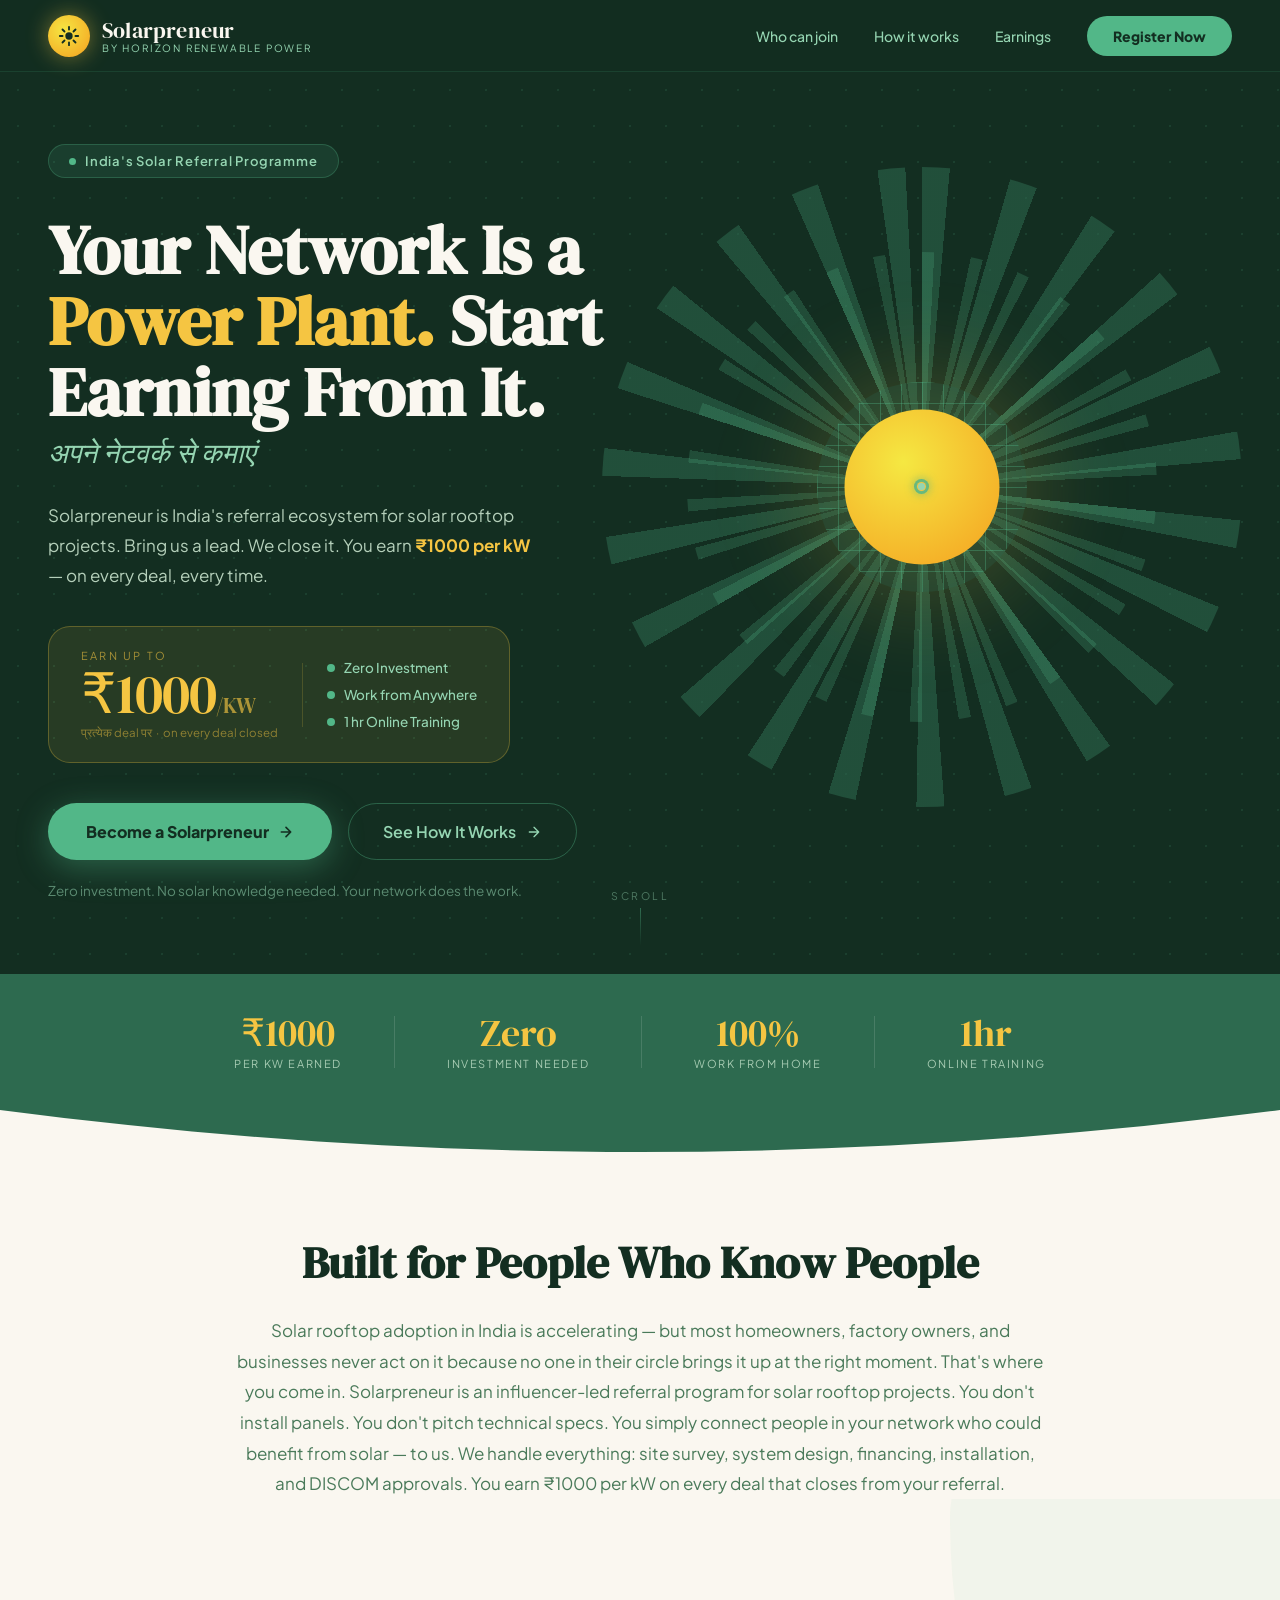
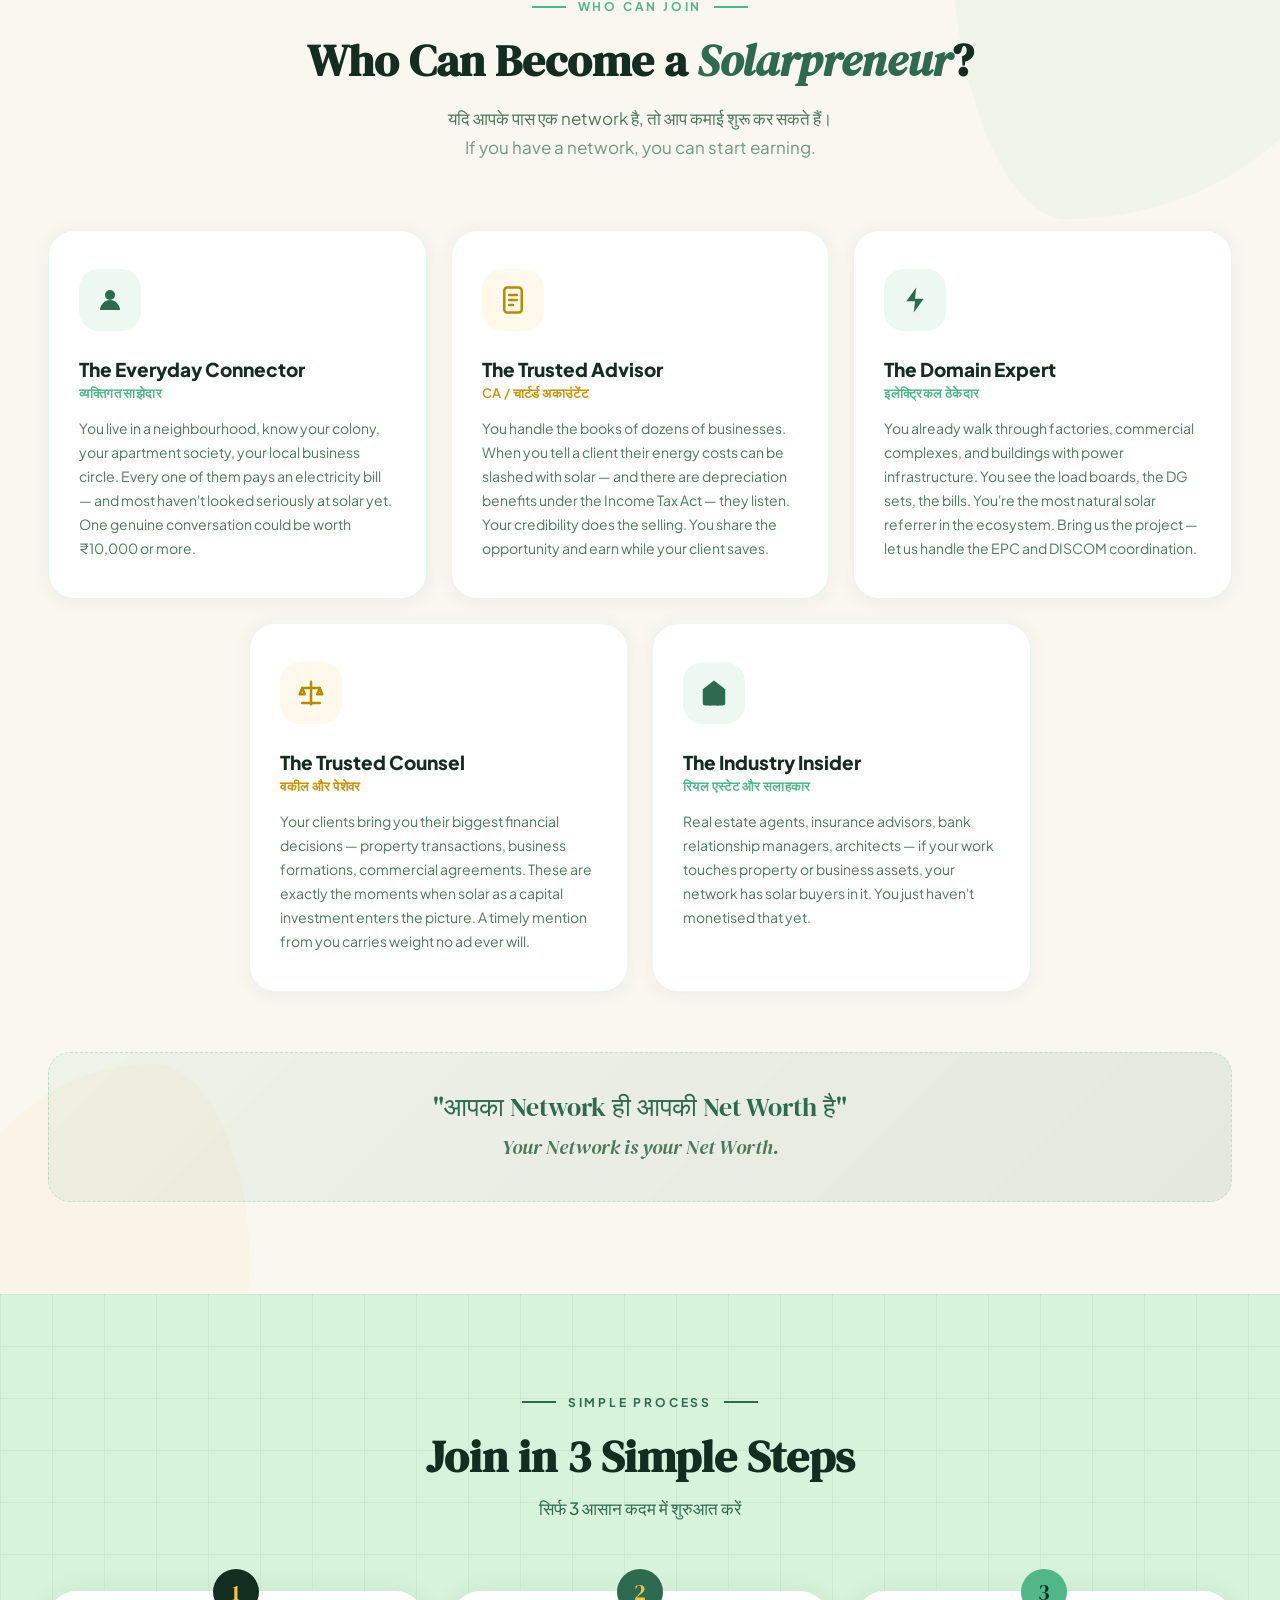
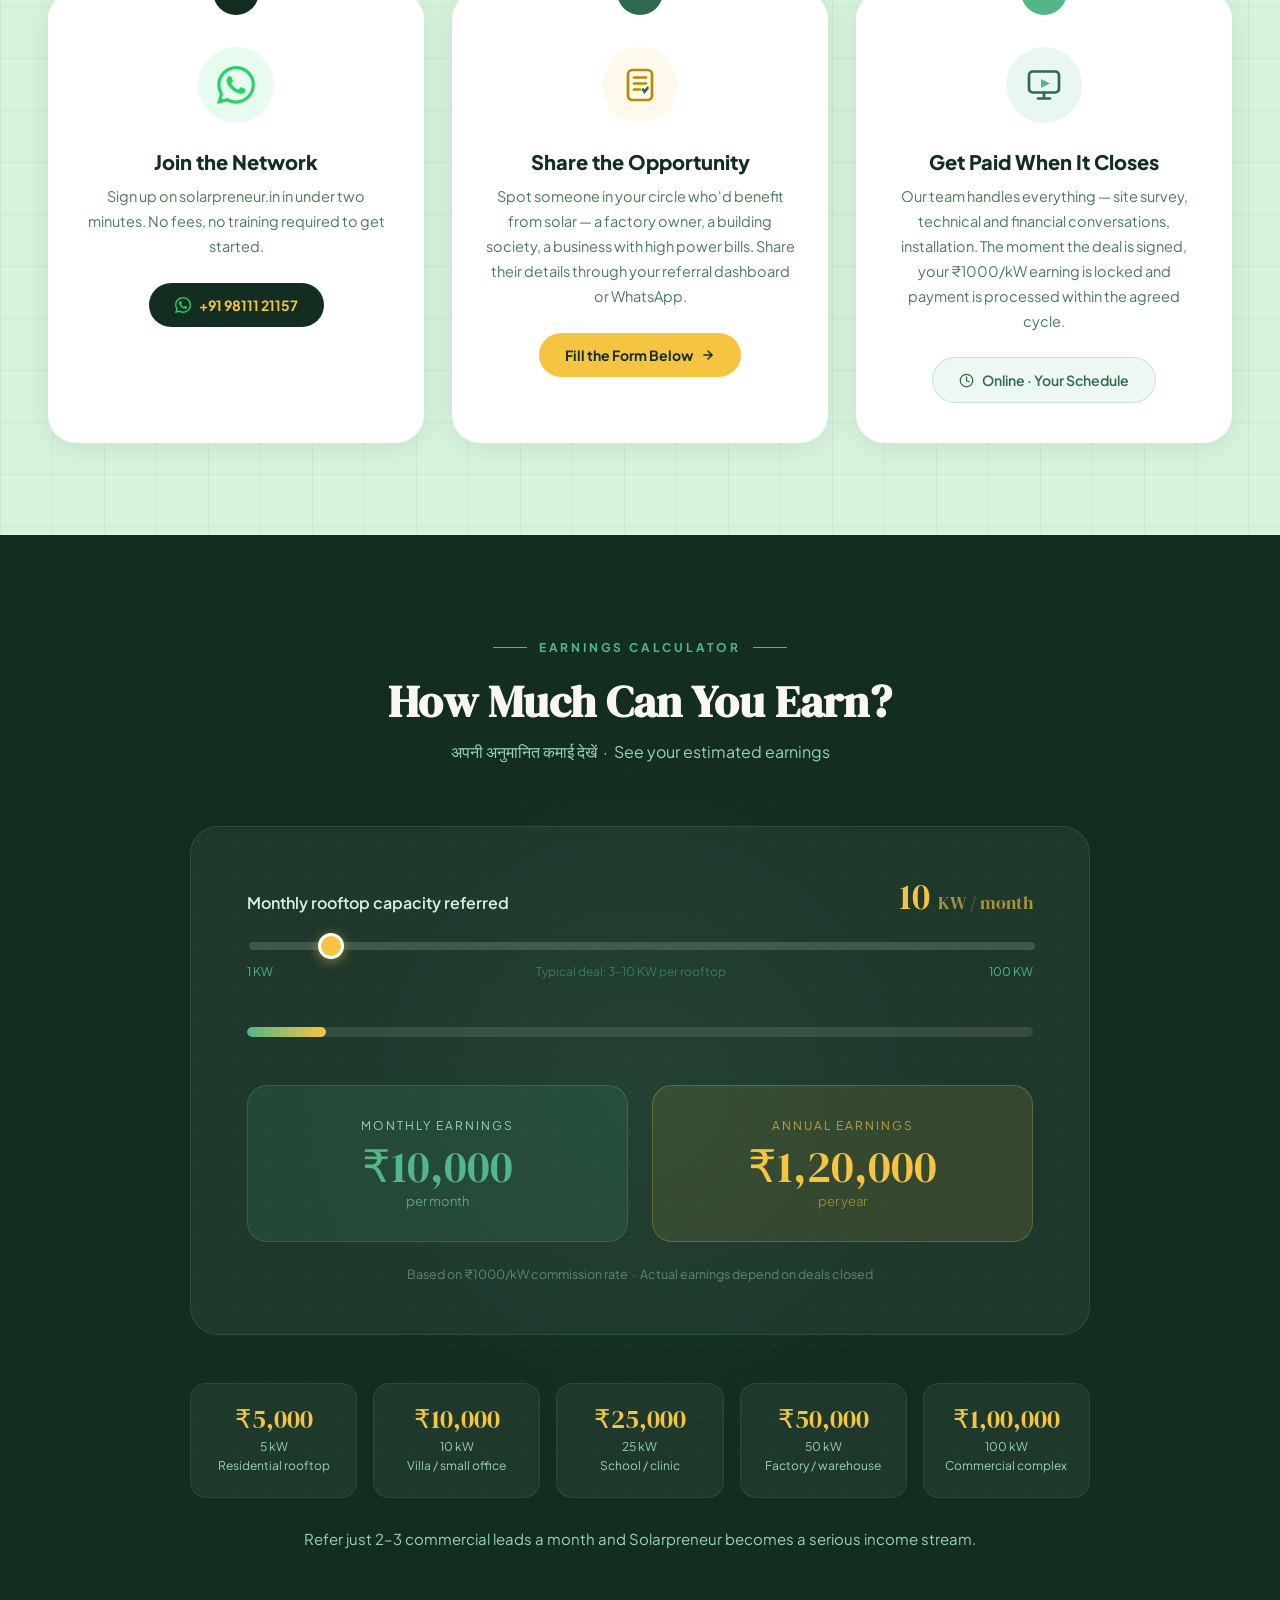
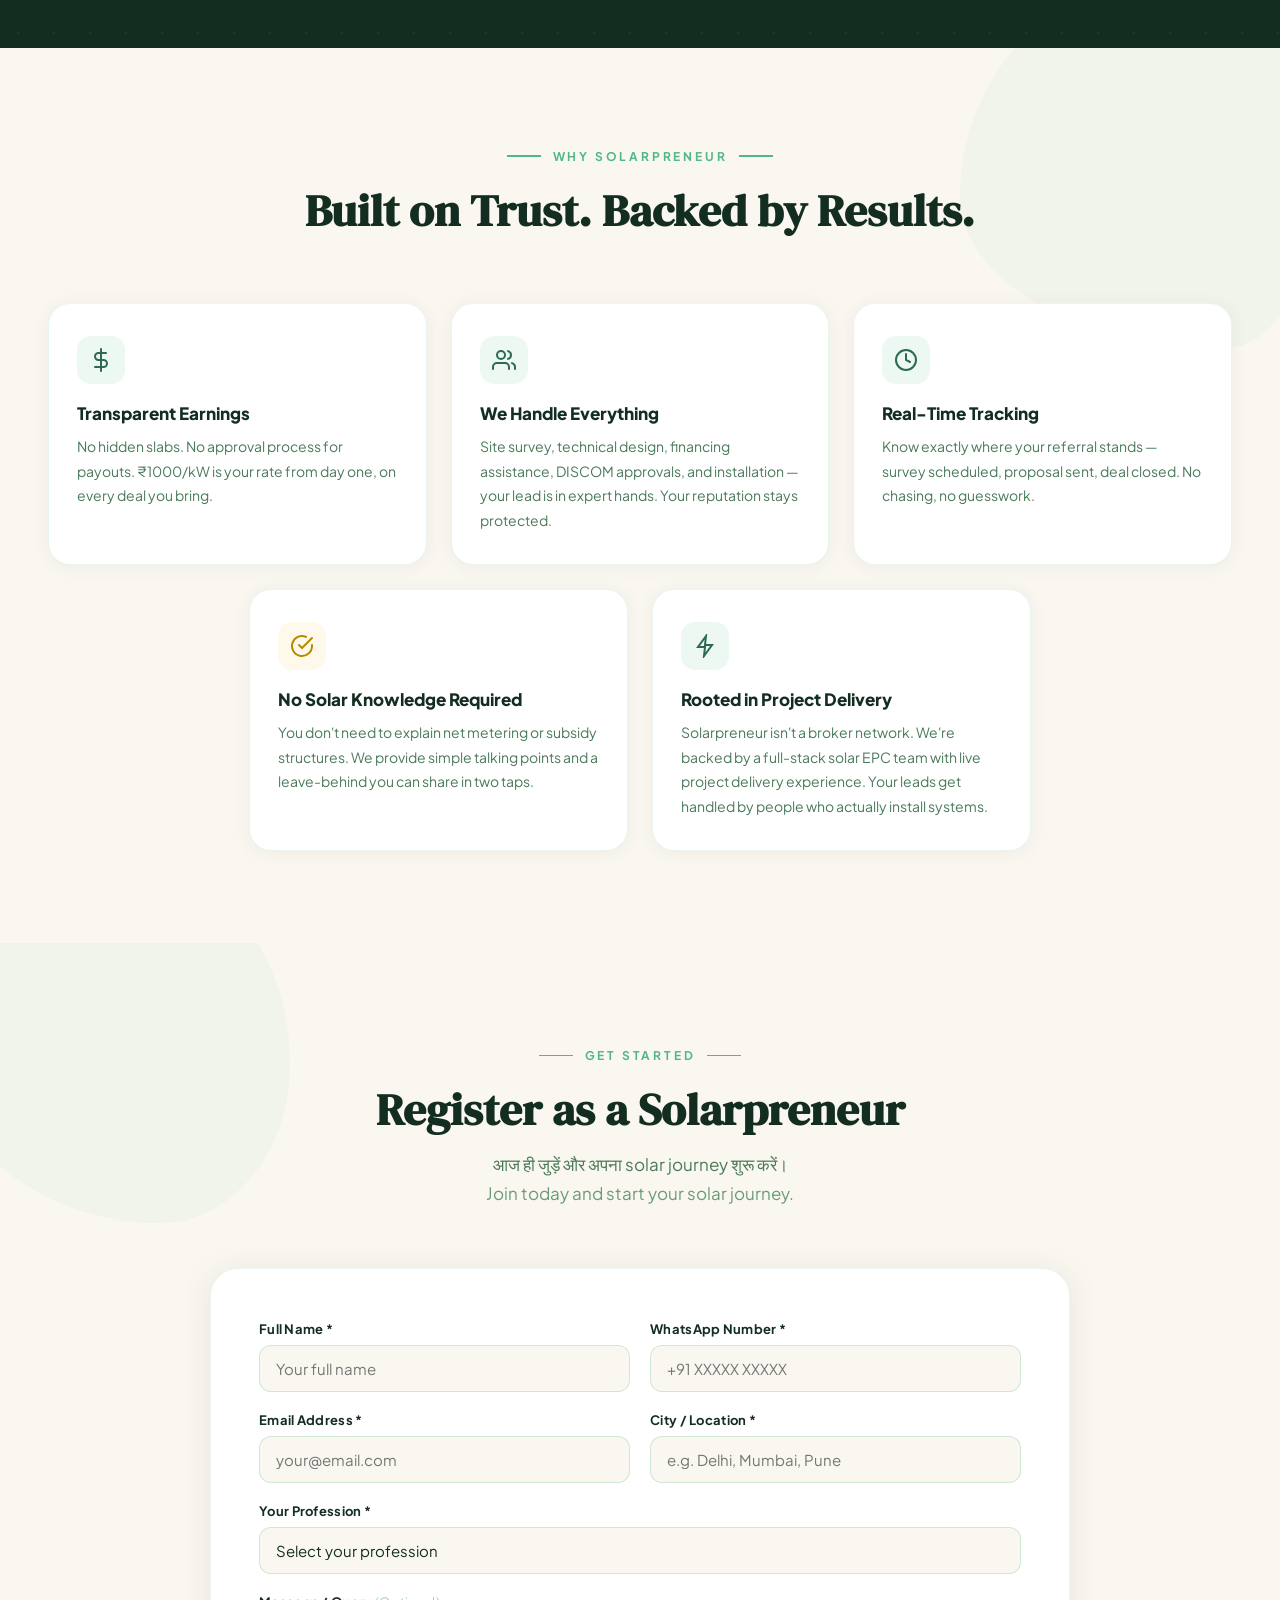
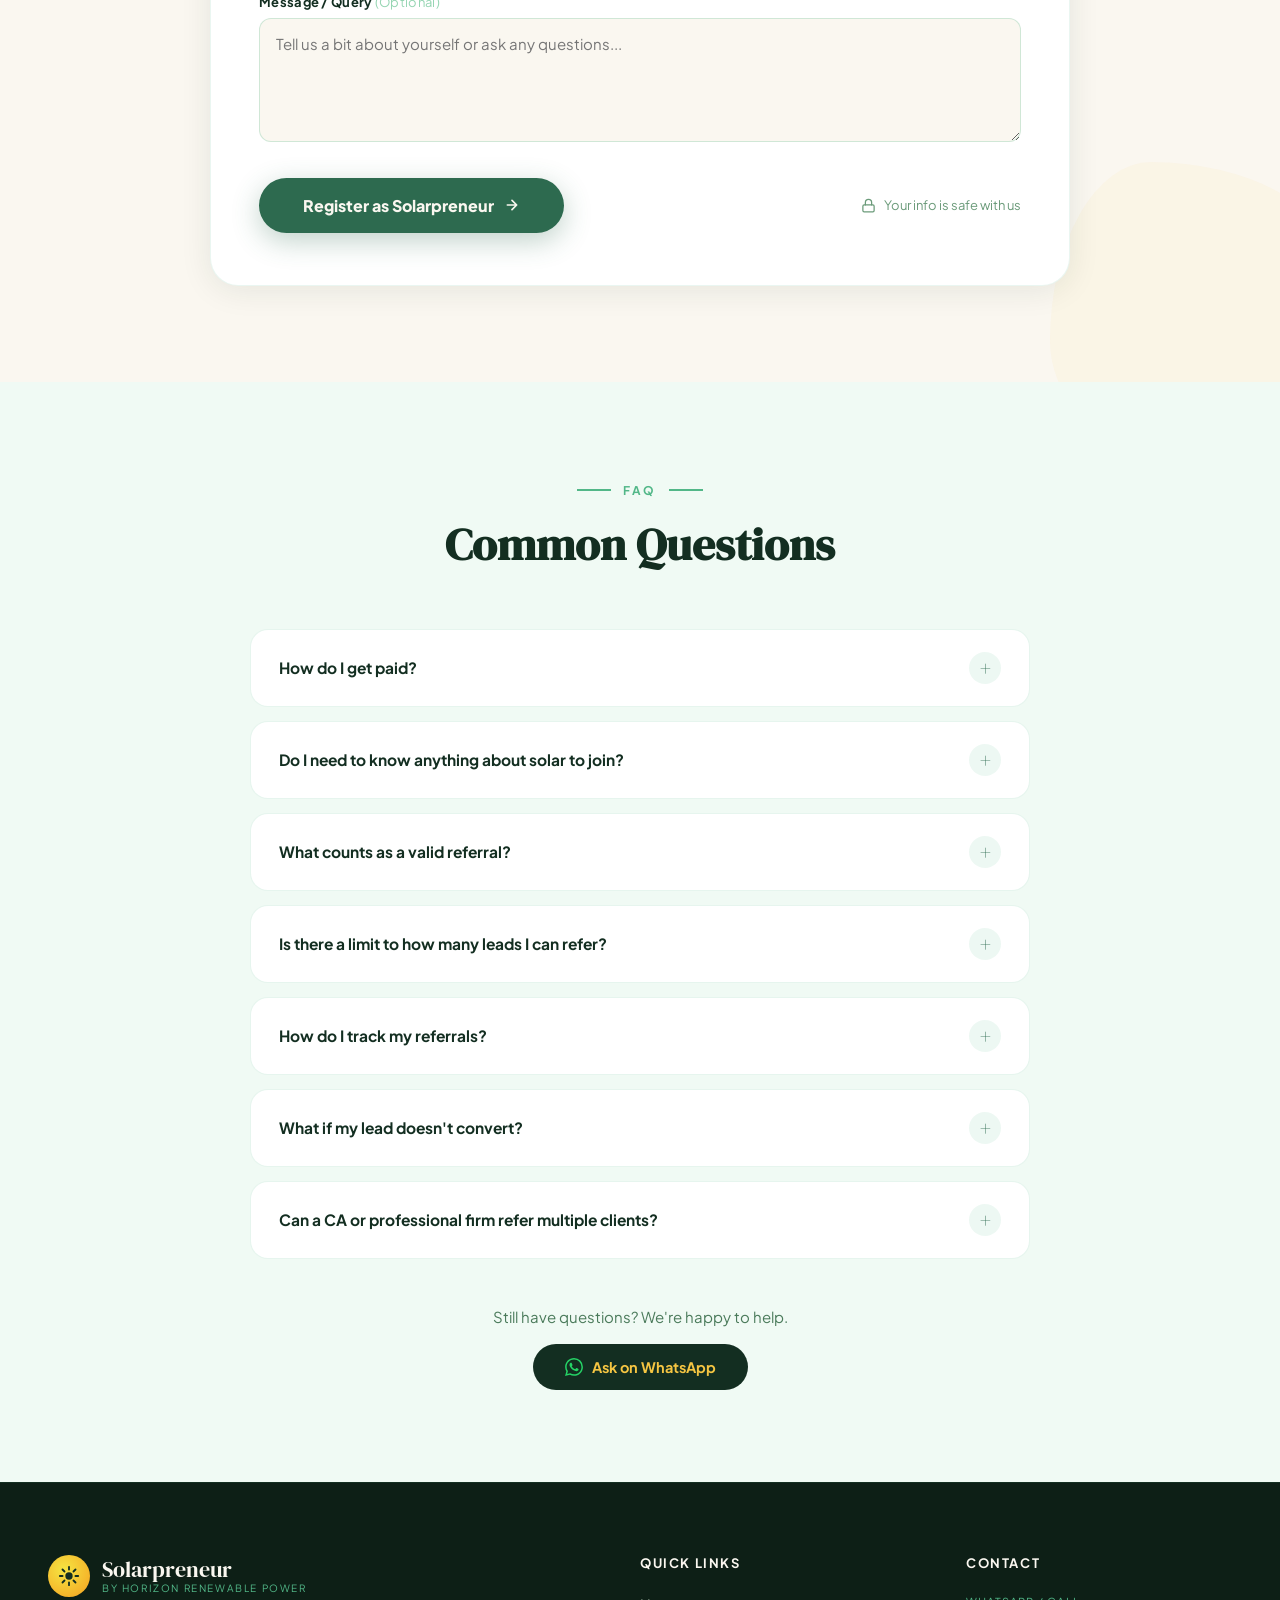
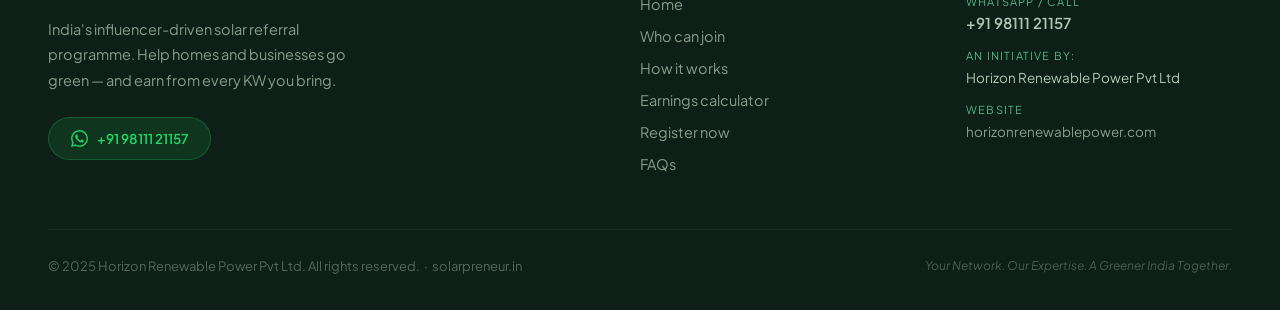
==== index.html @ e28b53cf "Add mandatory field validation with inline error messages All four fields (Name, Email, Mobile, City" ====
<!DOCTYPE html>
<html lang="en">
<head>
<meta charset="utf-8">
<meta name="viewport" content="width=device-width, initial-scale=1">
<title>Solarpreneur – Earn ₹1000/kW Referring Solar Rooftop Leads | Join Free</title>
<meta name="description" content="Turn your network into earnings. Join Solarpreneur's referral program and earn ₹1000 per kW on every solar rooftop deal you bring. Zero investment. Works for CAs, contractors, lawyers, and individuals across India.">
<meta name="keywords" content="solar referral program India, earn from solar leads, solar partner program, solarpreneur, solar affiliate India, refer and earn solar rooftop, solar business partner, passive income solar energy">
<meta name="robots" content="index, follow">
<link rel="canonical" href="https://www.solarpreneur.in">

<!-- Open Graph -->
<meta property="og:title" content="Solarpreneur – Earn ₹1000/kW Referring Solar Rooftop Leads">
<meta property="og:description" content="Turn your network into earnings. Join free, refer solar leads, earn ₹1000/kW on every closed deal.">
<meta property="og:url" content="https://www.solarpreneur.in">
<meta property="og:type" content="website">
<meta property="og:image" content="https://www.solarpreneur.in/og-image.jpg">

<!-- Twitter Card -->
<meta name="twitter:card" content="summary_large_image">
<meta name="twitter:title" content="Solarpreneur – Earn ₹1000/kW on Solar Referrals">
<meta name="twitter:description" content="Zero investment. Refer solar leads. Earn ₹1000/kW on every closed deal. Join free.">

<!-- Schema: Organization -->
<script type="application/ld+json">
{
  "@context": "https://schema.org",
  "@type": "Organization",
  "name": "Solarpreneur",
  "url": "https://www.solarpreneur.in",
  "description": "India's referral ecosystem for solar rooftop projects. Earn ₹1000/kW on every deal you bring.",
  "sameAs": []
}
</script>

<!-- Schema: Service -->
<script type="application/ld+json">
{
  "@context": "https://schema.org",
  "@type": "Service",
  "name": "Solarpreneur Referral Program",
  "provider": { "@type": "Organization", "name": "Solarpreneur" },
  "description": "Earn ₹1000 per kW by referring solar rooftop leads to Solarpreneur. Zero investment required.",
  "areaServed": "IN",
  "serviceType": "Solar Referral Program"
}
</script>

<!-- Schema: FAQPage -->
<script type="application/ld+json">
{
  "@context": "https://schema.org",
  "@type": "FAQPage",
  "mainEntity": [
    {
      "@type": "Question",
      "name": "How do I get paid as a Solarpreneur?",
      "acceptedAnswer": { "@type": "Answer", "text": "Earnings are calculated at ₹1000 per kW of the sanctioned system capacity in the signed project agreement. Payment is processed directly to your registered bank account after deal execution." }
    },
    {
      "@type": "Question",
      "name": "Do I need solar knowledge to join?",
      "acceptedAnswer": { "@type": "Answer", "text": "No. We provide simple talking points and WhatsApp-ready message templates. Your job is to identify the lead and introduce them to us. We handle every technical conversation." }
    },
    {
      "@type": "Question",
      "name": "Is there a limit on how many leads I can refer?",
      "acceptedAnswer": { "@type": "Answer", "text": "None. There is no cap on referrals or earnings. The more deals you bring, the more you earn." }
    },
    {
      "@type": "Question",
      "name": "Who can become a Solarpreneur?",
      "acceptedAnswer": { "@type": "Answer", "text": "Anyone — individuals, Chartered Accountants, electrical contractors, lawyers, real estate agents, insurance advisors, or any professional whose work puts them in front of property or business owners." }
    },
    {
      "@type": "Question",
      "name": "What counts as a valid referral?",
      "acceptedAnswer": { "@type": "Answer", "text": "Any residential, commercial, or industrial property owner in India who is genuinely interested in a rooftop solar installation and has not already been approached by our team." }
    }
  ]
}
</script>

<link href="https://fonts.googleapis.com/css2?family=DM+Serif+Display:ital@0;1&family=Plus+Jakarta+Sans:wght@400;500;600;700;800&display=swap" rel="stylesheet">
<link rel="stylesheet" href="styles.css">
</head>
<body>

<!-- ═══ NAV ═══ -->
<nav style="position:fixed; top:0; left:0; right:0; z-index:200; background:rgba(19,46,33,.97); backdrop-filter:blur(14px); -webkit-backdrop-filter:blur(14px); height:72px; display:flex; align-items:center; justify-content:space-between; padding:0 48px; border-bottom:1px solid rgba(82,183,136,.14)">
  <a href="#hero" style="text-decoration:none; display:flex; align-items:center; gap:12px">
    <div style="width:42px; height:42px; border-radius:50%; background:radial-gradient(circle at 38% 35%, #F5E542, #F5A020); display:flex; align-items:center; justify-content:center; box-shadow:0 0 22px rgba(245,197,66,.45); flex-shrink:0">
      <svg width="22" height="22" viewBox="0 0 24 24" fill="none" stroke="#132E21" stroke-width="2" stroke-linecap="round">
        <circle cx="12" cy="12" r="4" fill="#132E21" stroke="none"/>
        <line x1="12" y1="2"   x2="12" y2="5"/><line x1="12" y1="19"  x2="12" y2="22"/>
        <line x1="2"  y1="12"  x2="5"  y2="12"/><line x1="19" y1="12"  x2="22" y2="12"/>
        <line x1="4.9"  y1="4.9"  x2="7.1"  y2="7.1"/><line x1="16.9" y1="16.9" x2="19.1" y2="19.1"/>
        <line x1="4.9"  y1="19.1" x2="7.1"  y2="16.9"/><line x1="16.9" y1="7.1"  x2="19.1" y2="4.9"/>
      </svg>
    </div>
    <div>
      <div style="font-family:'DM Serif Display',serif; color:#FAF7F0; font-size:22px; line-height:1.15; letter-spacing:.2px">Solarpreneur</div>
      <div style="font-size:10px; color:#95D5B2; letter-spacing:1.8px; text-transform:uppercase; line-height:1">by Horizon Renewable Power</div>
    </div>
  </a>
  <div style="display:flex; align-items:center; gap:36px">
    <a href="#who"        class="nav-link" style="color:#95D5B2; text-decoration:none; font-size:14px; font-weight:500; transition:color .2s">Who can join</a>
    <a href="#how"        class="nav-link" style="color:#95D5B2; text-decoration:none; font-size:14px; font-weight:500; transition:color .2s">How it works</a>
    <a href="#calculator" class="nav-link" style="color:#95D5B2; text-decoration:none; font-size:14px; font-weight:500; transition:color .2s">Earnings</a>
    <a href="#register"   class="nav-cta"  style="background:#52B788; color:#132E21; padding:11px 26px; border-radius:100px; font-weight:800; font-size:14px; text-decoration:none; transition:background .2s">Register Now</a>
  </div>
</nav>

<!-- ═══ HERO ═══ -->
<section id="hero" style="min-height:100vh; background:#132E21; position:relative; overflow:hidden; display:flex; align-items:center; padding-top:72px">
  <!-- Dot-grid texture -->
  <div style="position:absolute; inset:0; background-image:radial-gradient(rgba(82,183,136,.13) 1.5px, transparent 1.5px); background-size:36px 36px; pointer-events:none"></div>

  <!-- Abstract sun art — right side -->
  <div style="position:absolute; right:3%; top:50%; transform:translateY(-50%); pointer-events:none; user-select:none">
    <div style="position:absolute; width:640px; height:640px; top:50%; left:50%; transform:translate(-50%,-50%); border-radius:50%; background:repeating-conic-gradient(rgba(45,106,79,.55) 0deg 5deg, transparent 5deg 16deg); animation:spin-slow 75s linear infinite"></div>
    <div style="position:absolute; width:470px; height:470px; top:50%; left:50%; transform:translate(-50%,-50%); border-radius:50%; background:repeating-conic-gradient(rgba(82,183,136,.22) 0deg 3deg, transparent 3deg 12deg); animation:spin-rev 48s linear infinite"></div>
    <div style="position:absolute; width:340px; height:340px; top:50%; left:50%; transform:translate(-50%,-50%); border-radius:50%; background:radial-gradient(circle, rgba(245,197,66,.28) 0%, transparent 70%); filter:blur(32px)"></div>
    <div style="position:absolute; width:210px; height:210px; top:50%; left:50%; transform:translate(-50%,-50%); border-radius:50%; overflow:hidden; background:rgba(45,106,79,.25); background-image:linear-gradient(rgba(82,183,136,.35) 1px, transparent 1px), linear-gradient(90deg, rgba(82,183,136,.35) 1px, transparent 1px); background-size:21px 21px"></div>
    <div style="position:absolute; width:155px; height:155px; top:50%; left:50%; transform:translate(-50%,-50%); border-radius:50%; background:radial-gradient(circle at 38% 34%, #F5E842, #F5A020); animation:pulse-sun 4s ease-in-out infinite"></div>
    <div style="position:absolute; top:50%; left:50%; width:0; height:0">
      <div style="position:absolute; width:15px; height:15px; border-radius:50%; background:#52B788; top:-7.5px; left:-7.5px; animation:orbit1 9s linear infinite; box-shadow:0 0 10px rgba(82,183,136,.7)"></div>
      <div style="position:absolute; width:9px;  height:9px;  border-radius:50%; background:#F5C542; top:-4.5px; left:-4.5px; animation:orbit2 15s linear infinite; box-shadow:0 0 8px rgba(245,197,66,.7)"></div>
      <div style="position:absolute; width:7px;  height:7px;  border-radius:50%; background:#95D5B2; top:-3.5px; left:-3.5px; animation:orbit3 7s linear infinite"></div>
    </div>
    <div style="width:640px; height:640px"></div>
  </div>

  <!-- Hero text content -->
  <div style="width:100%; max-width:1300px; margin:0 auto; padding:72px 48px; position:relative; z-index:10">
    <div style="max-width:610px">
      <!-- Pill tag -->
      <div style="display:inline-flex; align-items:center; gap:9px; background:rgba(82,183,136,.12); border:1px solid rgba(82,183,136,.28); border-radius:100px; padding:8px 20px; margin-bottom:36px">
        <div style="width:7px; height:7px; border-radius:50%; background:#52B788; animation:dotPulse 2s ease-in-out infinite"></div>
        <span style="color:#95D5B2; font-size:13px; font-weight:600; letter-spacing:.8px">India's Solar Referral Programme</span>
      </div>

      <!-- Headline -->
      <h1 style="font-family:'DM Serif Display',serif; color:#FAF7F0; font-size:clamp(50px,5.4vw,88px); line-height:1.03; margin:0 0 6px">
        Your Network Is a <span style="color:#F5C542">Power Plant.</span> Start Earning From It.
      </h1>

      <!-- Hindi subtitle -->
      <div style="font-family:'DM Serif Display',serif; font-style:italic; color:#95D5B2; font-size:clamp(18px,2.2vw,28px); margin-bottom:28px">
        अपने नेटवर्क से कमाएं
      </div>

      <!-- Body copy -->
      <p style="color:rgba(216,243,220,.82); font-size:17px; line-height:1.78; margin:0 0 36px; max-width:490px">
        Solarpreneur is India's referral ecosystem for solar rooftop projects. Bring us a lead. We close it. You earn <strong style="color:#F5C542">₹1000 per kW</strong> — on every deal, every time.
      </p>

      <!-- Earnings highlight card -->
      <div style="display:inline-flex; align-items:center; gap:24px; background:rgba(245,197,66,.09); border:1px solid rgba(245,197,66,.28); border-radius:22px; padding:22px 32px; margin-bottom:40px">
        <div>
          <div style="font-size:11px; color:rgba(245,197,66,.6); text-transform:uppercase; letter-spacing:2.2px; margin-bottom:4px">Earn up to</div>
          <div style="font-family:'DM Serif Display',serif; font-size:56px; color:#F5C542; line-height:1; letter-spacing:-1px">₹1000<span style="font-size:22px; color:rgba(245,197,66,.65)">/KW</span></div>
          <div style="font-size:11.5px; color:rgba(245,197,66,.5); margin-top:3px">प्रत्येक deal पर &nbsp;·&nbsp; on every deal closed</div>
        </div>
        <div style="width:1px; height:64px; background:rgba(245,197,66,.18); flex-shrink:0"></div>
        <div style="display:flex; flex-direction:column; gap:10px">
          <div style="display:flex; align-items:center; gap:9px"><div style="width:8px; height:8px; border-radius:50%; background:#52B788; flex-shrink:0"></div><span style="color:#95D5B2; font-size:13.5px; font-weight:500">Zero Investment</span></div>
          <div style="display:flex; align-items:center; gap:9px"><div style="width:8px; height:8px; border-radius:50%; background:#52B788; flex-shrink:0"></div><span style="color:#95D5B2; font-size:13.5px; font-weight:500">Work from Anywhere</span></div>
          <div style="display:flex; align-items:center; gap:9px"><div style="width:8px; height:8px; border-radius:50%; background:#52B788; flex-shrink:0"></div><span style="color:#95D5B2; font-size:13.5px; font-weight:500">1 hr Online Training</span></div>
        </div>
      </div>

      <!-- CTAs -->
      <div style="display:flex; gap:16px; flex-wrap:wrap">
        <a href="#register" class="hero-cta-primary" style="background:#52B788; color:#132E21; padding:17px 38px; border-radius:100px; font-weight:800; font-size:16px; text-decoration:none; box-shadow:0 8px 32px rgba(82,183,136,.38); display:inline-flex; align-items:center; gap:9px; transition:all .2s">
          Become a Solarpreneur
          <svg width="16" height="16" viewBox="0 0 24 24" fill="none" stroke="currentColor" stroke-width="2.5" stroke-linecap="round" stroke-linejoin="round"><path d="M5 12h14M12 5l7 7-7 7"/></svg>
        </a>
        <a href="#how" class="hero-cta-wa" style="border:1.5px solid rgba(82,183,136,.38); color:#95D5B2; padding:17px 34px; border-radius:100px; font-weight:600; font-size:16px; text-decoration:none; display:inline-flex; align-items:center; gap:10px; transition:all .2s">
          See How It Works
          <svg width="16" height="16" viewBox="0 0 24 24" fill="none" stroke="currentColor" stroke-width="2" stroke-linecap="round" stroke-linejoin="round"><path d="M5 12h14M12 5l7 7-7 7"/></svg>
        </a>
      </div>
      <p style="color:rgba(149,213,178,.55); font-size:13.5px; margin:20px 0 0; line-height:1.6">Zero investment. No solar knowledge needed. Your network does the work.</p>
    </div>
  </div>

  <!-- Scroll cue -->
  <div style="position:absolute; bottom:28px; left:50%; transform:translateX(-50%); display:flex; flex-direction:column; align-items:center; gap:6px; opacity:.45">
    <span style="color:#95D5B2; font-size:10.5px; letter-spacing:2.5px; text-transform:uppercase">Scroll</span>
    <div style="width:1px; height:38px; background:linear-gradient(to bottom, #52B788, transparent)"></div>
  </div>
</section>

<!-- ═══ BENEFITS STRIP ═══ -->
<div style="background:#2D6A4F; padding:32px 48px">
  <div style="max-width:1300px; margin:0 auto; display:flex; align-items:center; justify-content:center; flex-wrap:wrap; gap:0">
    <div style="text-align:center; padding:8px 52px">
      <div style="font-family:'DM Serif Display',serif; font-size:38px; color:#F5C542; line-height:1; margin-bottom:5px">₹1000</div>
      <div style="font-size:11px; color:rgba(216,243,220,.7); text-transform:uppercase; letter-spacing:1.6px">Per KW earned</div>
    </div>
    <div style="width:1px; height:52px; background:rgba(255,255,255,.13)"></div>
    <div style="text-align:center; padding:8px 52px">
      <div style="font-family:'DM Serif Display',serif; font-size:38px; color:#F5C542; line-height:1; margin-bottom:5px">Zero</div>
      <div style="font-size:11px; color:rgba(216,243,220,.7); text-transform:uppercase; letter-spacing:1.6px">Investment needed</div>
    </div>
    <div style="width:1px; height:52px; background:rgba(255,255,255,.13)"></div>
    <div style="text-align:center; padding:8px 52px">
      <div style="font-family:'DM Serif Display',serif; font-size:38px; color:#F5C542; line-height:1; margin-bottom:5px">100%</div>
      <div style="font-size:11px; color:rgba(216,243,220,.7); text-transform:uppercase; letter-spacing:1.6px">Work from home</div>
    </div>
    <div style="width:1px; height:52px; background:rgba(255,255,255,.13)"></div>
    <div style="text-align:center; padding:8px 52px">
      <div style="font-family:'DM Serif Display',serif; font-size:38px; color:#F5C542; line-height:1; margin-bottom:5px">1hr</div>
      <div style="font-size:11px; color:rgba(216,243,220,.7); text-transform:uppercase; letter-spacing:1.6px">Online training</div>
    </div>
  </div>
</div>

<!-- Wave: dark green → cream -->
<div style="background:#2D6A4F; line-height:0">
  <svg viewBox="0 0 1440 56" style="width:100%; display:block; height:56px" preserveAspectRatio="none">
    <path d="M0,0 C480,56 960,56 1440,0 L1440,56 L0,56 Z" fill="#FAF7F0"/>
  </svg>
</div>

<!-- ═══ ABOUT ═══ -->
<section style="background:#FAF7F0; padding:72px 48px 0">
  <div style="max-width:1300px; margin:0 auto">
    <div style="max-width:820px; margin:0 auto; text-align:center">
      <h2 style="font-family:'DM Serif Display',serif; font-size:clamp(34px,3.5vw,52px); color:#132E21; margin:0 0 28px; line-height:1.1">Built for People Who Know People</h2>
      <p style="color:#4A7A5A; font-size:17px; line-height:1.8; margin:0">Solar rooftop adoption in India is accelerating — but most homeowners, factory owners, and businesses never act on it because no one in their circle brings it up at the right moment. That's where you come in. Solarpreneur is an influencer-led referral program for solar rooftop projects. You don't install panels. You don't pitch technical specs. You simply connect people in your network who could benefit from solar — to us. We handle everything: site survey, system design, financing, installation, and DISCOM approvals. You earn ₹1000 per kW on every deal that closes from your referral.</p>
    </div>
  </div>
</section>

<!-- ═══ WHO CAN JOIN ═══ -->
<section id="who" style="background:#FAF7F0; padding:92px 48px; position:relative; overflow:hidden">
  <div style="position:absolute; width:420px; height:420px; top:-100px; right:-90px; border-radius:34% 66% 72% 28% / 28% 34% 66% 72%; background:rgba(82,183,136,.05); pointer-events:none"></div>
  <div style="position:absolute; width:300px; height:300px; bottom:-70px; left:-50px; border-radius:68% 32% 28% 72% / 68% 68% 32% 32%; background:rgba(245,197,66,.05); pointer-events:none"></div>

  <div style="max-width:1300px; margin:0 auto; position:relative">
    <div style="text-align:center; margin-bottom:68px">
      <div style="display:inline-flex; align-items:center; gap:12px; margin-bottom:22px">
        <div style="width:34px; height:1.5px; background:#52B788"></div>
        <span style="font-size:12px; font-weight:700; color:#52B788; text-transform:uppercase; letter-spacing:2.8px">Who can join</span>
        <div style="width:34px; height:1.5px; background:#52B788"></div>
      </div>
      <h2 style="font-family:'DM Serif Display',serif; font-size:clamp(34px,3.5vw,56px); color:#132E21; margin:0 0 18px; line-height:1.1">Who Can Become a <em style="color:#2D6A4F">Solarpreneur</em>?</h2>
      <p style="color:#4A7A5A; font-size:17px; max-width:540px; margin:0 auto; line-height:1.7">यदि आपके पास एक network है, तो आप कमाई शुरू कर सकते हैं।<br><span style="color:#6B9B7A">If you have a network, you can start earning.</span></p>
    </div>

    <div style="display:flex; flex-wrap:wrap; justify-content:center; gap:24px">

      <div class="who-card who-card-green" style="background:#fff; border-radius:26px; padding:38px 30px; border:1.5px solid rgba(82,183,136,.13); box-shadow:0 2px 20px rgba(19,46,33,.06); transition:all .3s">
        <div style="width:62px; height:62px; border-radius:20px; background:rgba(82,183,136,.1); display:flex; align-items:center; justify-content:center; margin-bottom:26px">
          <svg width="30" height="30" viewBox="0 0 24 24" fill="#2D6A4F"><circle cx="12" cy="8" r="4"/><path d="M4 20c0-4 3.58-8 8-8s8 4 8 8H4z"/></svg>
        </div>
        <div style="font-weight:800; font-size:19px; color:#132E21; margin-bottom:4px">The Everyday Connector</div>
        <div style="font-size:13px; color:#52B788; font-weight:600; margin-bottom:14px; letter-spacing:.4px">व्यक्तिगत साझेदार</div>
        <p style="color:#4A7A5A; font-size:14px; line-height:1.72; margin:0">You live in a neighbourhood, know your colony, your apartment society, your local business circle. Every one of them pays an electricity bill — and most haven't looked seriously at solar yet. One genuine conversation could be worth ₹10,000 or more.</p>
      </div>

      <div class="who-card who-card-amber" style="background:#fff; border-radius:26px; padding:38px 30px; border:1.5px solid rgba(82,183,136,.13); box-shadow:0 2px 20px rgba(19,46,33,.06); transition:all .3s">
        <div style="width:62px; height:62px; border-radius:20px; background:rgba(245,197,66,.1); display:flex; align-items:center; justify-content:center; margin-bottom:26px">
          <svg width="30" height="30" viewBox="0 0 24 24" fill="none" stroke="#B88A00" stroke-width="2" stroke-linecap="round">
            <rect x="5" y="2" width="14" height="20" rx="2.5"/>
            <line x1="9" y1="8"  x2="15" y2="8"/><line x1="9" y1="12" x2="15" y2="12"/><line x1="9" y1="16" x2="12" y2="16"/>
          </svg>
        </div>
        <div style="font-weight:800; font-size:19px; color:#132E21; margin-bottom:4px">The Trusted Advisor</div>
        <div style="font-size:13px; color:#C9930A; font-weight:600; margin-bottom:14px; letter-spacing:.4px">CA / चार्टर्ड अकाउंटेंट</div>
        <p style="color:#4A7A5A; font-size:14px; line-height:1.72; margin:0">You handle the books of dozens of businesses. When you tell a client their energy costs can be slashed with solar — and there are depreciation benefits under the Income Tax Act — they listen. Your credibility does the selling. You share the opportunity and earn while your client saves.</p>
      </div>

      <div class="who-card who-card-green" style="background:#fff; border-radius:26px; padding:38px 30px; border:1.5px solid rgba(82,183,136,.13); box-shadow:0 2px 20px rgba(19,46,33,.06); transition:all .3s">
        <div style="width:62px; height:62px; border-radius:20px; background:rgba(82,183,136,.1); display:flex; align-items:center; justify-content:center; margin-bottom:26px">
          <svg width="30" height="30" viewBox="0 0 24 24" fill="#2D6A4F"><polygon points="13,2 5,13 12,13 11,22 19,11 12,11"/></svg>
        </div>
        <div style="font-weight:800; font-size:19px; color:#132E21; margin-bottom:4px">The Domain Expert</div>
        <div style="font-size:13px; color:#52B788; font-weight:600; margin-bottom:14px; letter-spacing:.4px">इलेक्ट्रिकल ठेकेदार</div>
        <p style="color:#4A7A5A; font-size:14px; line-height:1.72; margin:0">You already walk through factories, commercial complexes, and buildings with power infrastructure. You see the load boards, the DG sets, the bills. You're the most natural solar referrer in the ecosystem. Bring us the project — let us handle the EPC and DISCOM coordination.</p>
      </div>

      <div class="who-card who-card-amber" style="background:#fff; border-radius:26px; padding:38px 30px; border:1.5px solid rgba(82,183,136,.13); box-shadow:0 2px 20px rgba(19,46,33,.06); transition:all .3s">
        <div style="width:62px; height:62px; border-radius:20px; background:rgba(245,197,66,.1); display:flex; align-items:center; justify-content:center; margin-bottom:26px">
          <svg width="30" height="30" viewBox="0 0 24 24" fill="none" stroke="#B88A00" stroke-width="2" stroke-linecap="round" stroke-linejoin="round">
            <line x1="12" y1="3" x2="12" y2="21"/><path d="M5 20h14"/>
            <path d="M5 8L3 13h4L5 8z"/><path d="M19 8l-2 5h4l-2-5z"/><line x1="5" y1="8" x2="19" y2="8"/>
          </svg>
        </div>
        <div style="font-weight:800; font-size:19px; color:#132E21; margin-bottom:4px">The Trusted Counsel</div>
        <div style="font-size:13px; color:#C9930A; font-weight:600; margin-bottom:14px; letter-spacing:.4px">वकील और पेशेवर</div>
        <p style="color:#4A7A5A; font-size:14px; line-height:1.72; margin:0">Your clients bring you their biggest financial decisions — property transactions, business formations, commercial agreements. These are exactly the moments when solar as a capital investment enters the picture. A timely mention from you carries weight no ad ever will.</p>
      </div>

      <div class="who-card who-card-green" style="background:#fff; border-radius:26px; padding:38px 30px; border:1.5px solid rgba(82,183,136,.13); box-shadow:0 2px 20px rgba(19,46,33,.06); transition:all .3s">
        <div style="width:62px; height:62px; border-radius:20px; background:rgba(82,183,136,.1); display:flex; align-items:center; justify-content:center; margin-bottom:26px">
          <svg width="30" height="30" viewBox="0 0 24 24" fill="#2D6A4F"><path d="M3 9l9-7 9 7v11a2 2 0 01-2 2H5a2 2 0 01-2-2z"/><polyline points="9,22 9,12 15,12 15,22" fill="none" stroke="#2D6A4F" stroke-width="1.5"/></svg>
        </div>
        <div style="font-weight:800; font-size:19px; color:#132E21; margin-bottom:4px">The Industry Insider</div>
        <div style="font-size:13px; color:#52B788; font-weight:600; margin-bottom:14px; letter-spacing:.4px">रियल एस्टेट और सलाहकार</div>
        <p style="color:#4A7A5A; font-size:14px; line-height:1.72; margin:0">Real estate agents, insurance advisors, bank relationship managers, architects — if your work touches property or business assets, your network has solar buyers in it. You just haven't monetised that yet.</p>
      </div>
    </div>

    <!-- Pull-quote -->
    <div style="text-align:center; margin-top:60px; padding:36px 40px; background:linear-gradient(135deg, rgba(82,183,136,.07), rgba(45,106,79,.1)); border-radius:22px; border:1.5px dashed rgba(82,183,136,.28)">
      <p style="font-family:'DM Serif Display',serif; font-size:clamp(20px,2.2vw,26px); color:#2D6A4F; margin:0; line-height:1.45">
        "आपका Network ही आपकी Net Worth है"<br>
        <em style="font-size:clamp(16px,1.8vw,20px); color:#4A7A5A">Your Network is your Net Worth.</em>
      </p>
    </div>
  </div>
</section>

<!-- ═══ HOW IT WORKS ═══ -->
<section id="how" style="background:#D8F3DC; padding:92px 48px; position:relative; overflow:hidden">
  <div style="position:absolute; inset:0; background-image:linear-gradient(rgba(45,106,79,.07) 1px, transparent 1px), linear-gradient(90deg, rgba(45,106,79,.07) 1px, transparent 1px); background-size:52px 52px; pointer-events:none"></div>

  <div style="max-width:1300px; margin:0 auto; position:relative">
    <div style="text-align:center; margin-bottom:72px">
      <div style="display:inline-flex; align-items:center; gap:12px; margin-bottom:22px">
        <div style="width:34px; height:1.5px; background:#2D6A4F"></div>
        <span style="font-size:12px; font-weight:700; color:#2D6A4F; text-transform:uppercase; letter-spacing:2.8px">Simple process</span>
        <div style="width:34px; height:1.5px; background:#2D6A4F"></div>
      </div>
      <h2 style="font-family:'DM Serif Display',serif; font-size:clamp(34px,3.5vw,56px); color:#132E21; margin:0 0 16px; line-height:1.1">Join in 3 Simple Steps</h2>
      <p style="color:#2D6A4F; font-size:17px; margin:0; font-weight:500">सिर्फ 3 आसान कदम में शुरुआत करें</p>
    </div>

    <div style="display:grid; grid-template-columns:repeat(3,1fr); gap:28px">

      <!-- Step 1 -->
      <div style="background:#fff; border-radius:28px; padding:48px 32px 40px; text-align:center; box-shadow:0 4px 28px rgba(19,46,33,.09); position:relative">
        <div style="position:absolute; top:-22px; left:50%; transform:translateX(-50%); width:46px; height:46px; border-radius:50%; background:#132E21; display:flex; align-items:center; justify-content:center; font-family:'DM Serif Display',serif; color:#F5C542; font-size:22px">1</div>
        <div style="width:76px; height:76px; border-radius:50%; background:rgba(37,211,102,.1); display:flex; align-items:center; justify-content:center; margin:8px auto 26px">
          <svg width="38" height="38" viewBox="0 0 24 24" fill="#25D366"><path d="M17.472 14.382c-.297-.149-1.758-.867-2.03-.967-.273-.099-.471-.148-.67.15-.197.297-.767.966-.94 1.164-.173.199-.347.223-.644.075-.297-.15-1.255-.463-2.39-1.475-.883-.788-1.48-1.761-1.653-2.059-.173-.297-.018-.458.13-.606.134-.133.298-.347.446-.52.149-.174.198-.298.298-.497.099-.198.05-.371-.025-.52-.075-.149-.669-1.612-.916-2.207-.242-.579-.487-.5-.669-.51-.173-.008-.371-.01-.57-.01-.198 0-.52.074-.792.372-.272.297-1.04 1.016-1.04 2.479 0 1.462 1.065 2.875 1.213 3.074.149.198 2.096 3.2 5.077 4.487.709.306 1.262.489 1.694.625.712.227 1.36.195 1.871.118.571-.085 1.758-.719 2.006-1.413.248-.694.248-1.289.173-1.413-.074-.124-.272-.198-.57-.347m-5.421 7.403h-.004a9.87 9.87 0 01-5.031-1.378l-.361-.214-3.741.982.998-3.648-.235-.374a9.86 9.86 0 01-1.51-5.26c.001-5.45 4.436-9.884 9.888-9.884 2.64 0 5.122 1.03 6.988 2.898a9.825 9.825 0 012.893 6.994c-.003 5.45-4.437 9.884-9.885 9.884m8.413-18.297A11.815 11.815 0 0012.05 0C5.495 0 .16 5.335.157 11.892c0 2.096.547 4.142 1.588 5.945L.057 24l6.305-1.654a11.882 11.882 0 005.683 1.448h.005c6.554 0 11.89-5.335 11.893-11.893a11.821 11.821 0 00-3.48-8.413Z"/></svg>
        </div>
        <h3 style="font-weight:800; font-size:20px; color:#132E21; margin:0 0 10px">Join the Network</h3>
        <p style="color:#4A7A5A; font-size:14.5px; line-height:1.72; margin:0 0 24px">Sign up on solarpreneur.in in under two minutes. No fees, no training required to get started.</p>
        <a href="https://wa.me/919811121157" target="_blank" class="step-wa-btn" style="display:inline-flex; align-items:center; gap:8px; background:#132E21; color:#F5C542; padding:13px 26px; border-radius:100px; font-weight:700; font-size:14px; text-decoration:none; transition:background .2s">
          <svg width="16" height="16" viewBox="0 0 24 24" fill="#25D366"><path d="M17.472 14.382c-.297-.149-1.758-.867-2.03-.967-.273-.099-.471-.148-.67.15-.197.297-.767.966-.94 1.164-.173.199-.347.223-.644.075-.297-.15-1.255-.463-2.39-1.475-.883-.788-1.48-1.761-1.653-2.059-.173-.297-.018-.458.13-.606.134-.133.298-.347.446-.52.149-.174.198-.298.298-.497.099-.198.05-.371-.025-.52-.075-.149-.669-1.612-.916-2.207-.242-.579-.487-.5-.669-.51-.173-.008-.371-.01-.57-.01-.198 0-.52.074-.792.372-.272.297-1.04 1.016-1.04 2.479 0 1.462 1.065 2.875 1.213 3.074.149.198 2.096 3.2 5.077 4.487.709.306 1.262.489 1.694.625.712.227 1.36.195 1.871.118.571-.085 1.758-.719 2.006-1.413.248-.694.248-1.289.173-1.413-.074-.124-.272-.198-.57-.347m-5.421 7.403h-.004a9.87 9.87 0 01-5.031-1.378l-.361-.214-3.741.982.998-3.648-.235-.374a9.86 9.86 0 01-1.51-5.26c.001-5.45 4.436-9.884 9.888-9.884 2.64 0 5.122 1.03 6.988 2.898a9.825 9.825 0 012.893 6.994c-.003 5.45-4.437 9.884-9.885 9.884m8.413-18.297A11.815 11.815 0 0012.05 0C5.495 0 .16 5.335.157 11.892c0 2.096.547 4.142 1.588 5.945L.057 24l6.305-1.654a11.882 11.882 0 005.683 1.448h.005c6.554 0 11.89-5.335 11.893-11.893a11.821 11.821 0 00-3.48-8.413Z"/></svg>
          +91 98111 21157
        </a>
      </div>

      <!-- Step 2 -->
      <div style="background:#fff; border-radius:28px; padding:48px 32px 40px; text-align:center; box-shadow:0 4px 28px rgba(19,46,33,.09); position:relative">
        <div style="position:absolute; top:-22px; left:50%; transform:translateX(-50%); width:46px; height:46px; border-radius:50%; background:#2D6A4F; display:flex; align-items:center; justify-content:center; font-family:'DM Serif Display',serif; color:#F5C542; font-size:22px">2</div>
        <div style="width:76px; height:76px; border-radius:50%; background:rgba(245,197,66,.1); display:flex; align-items:center; justify-content:center; margin:8px auto 26px">
          <svg width="36" height="36" viewBox="0 0 24 24" fill="none" stroke="#B88A00" stroke-width="1.8" stroke-linecap="round">
            <rect x="4" y="2" width="16" height="20" rx="3"/>
            <line x1="8" y1="7"  x2="16" y2="7"/><line x1="8" y1="11" x2="16" y2="11"/><line x1="8" y1="15" x2="12" y2="15"/>
            <polyline points="14,15 15,16.5 17,14" stroke="#2D6A4F" stroke-width="1.8"/>
          </svg>
        </div>
        <h3 style="font-weight:800; font-size:20px; color:#132E21; margin:0 0 10px">Share the Opportunity</h3>
        <p style="color:#4A7A5A; font-size:14.5px; line-height:1.72; margin:0 0 24px">Spot someone in your circle who'd benefit from solar — a factory owner, a building society, a business with high power bills. Share their details through your referral dashboard or WhatsApp.</p>
        <a href="#register" class="step-form-btn" style="display:inline-flex; align-items:center; gap:8px; background:#F5C542; color:#132E21; padding:13px 26px; border-radius:100px; font-weight:700; font-size:14px; text-decoration:none; transition:background .2s">
          Fill the Form Below
          <svg width="14" height="14" viewBox="0 0 24 24" fill="none" stroke="currentColor" stroke-width="2.5" stroke-linecap="round"><path d="M5 12h14M12 5l7 7-7 7"/></svg>
        </a>
      </div>

      <!-- Step 3 -->
      <div style="background:#fff; border-radius:28px; padding:48px 32px 40px; text-align:center; box-shadow:0 4px 28px rgba(19,46,33,.09); position:relative">
        <div style="position:absolute; top:-22px; left:50%; transform:translateX(-50%); width:46px; height:46px; border-radius:50%; background:#52B788; display:flex; align-items:center; justify-content:center; font-family:'DM Serif Display',serif; color:#132E21; font-size:22px">3</div>
        <div style="width:76px; height:76px; border-radius:50%; background:rgba(82,183,136,.12); display:flex; align-items:center; justify-content:center; margin:8px auto 26px">
          <svg width="36" height="36" viewBox="0 0 24 24" fill="none" stroke="#2D6A4F" stroke-width="1.8" stroke-linecap="round" stroke-linejoin="round">
            <rect x="2" y="3" width="20" height="14" rx="2.5"/><path d="M8 21h8M12 17v4"/>
            <polygon points="10,8 16,11 10,14" fill="#52B788" stroke="none"/>
          </svg>
        </div>
        <h3 style="font-weight:800; font-size:20px; color:#132E21; margin:0 0 10px">Get Paid When It Closes</h3>
        <p style="color:#4A7A5A; font-size:14.5px; line-height:1.72; margin:0 0 24px">Our team handles everything — site survey, technical and financial conversations, installation. The moment the deal is signed, your ₹1000/kW earning is locked and payment is processed within the agreed cycle.</p>
        <div style="display:inline-flex; align-items:center; gap:8px; background:rgba(82,183,136,.1); border:1px solid rgba(82,183,136,.28); color:#2D6A4F; padding:13px 26px; border-radius:100px; font-weight:600; font-size:14px">
          <svg width="15" height="15" viewBox="0 0 24 24" fill="none" stroke="currentColor" stroke-width="2" stroke-linecap="round"><circle cx="12" cy="12" r="10"/><polyline points="12,6 12,12 16,14"/></svg>
          Online · Your Schedule
        </div>
      </div>
    </div>
  </div>
</section>

<!-- ═══ EARNINGS CALCULATOR ═══ -->
<section id="calculator" style="background:#132E21; padding:96px 48px; position:relative; overflow:hidden">
  <div style="position:absolute; top:50%; left:50%; transform:translate(-50%,-50%); width:700px; height:700px; border-radius:50%; background:radial-gradient(circle, rgba(82,183,136,.07) 0%, transparent 70%); pointer-events:none"></div>
  <div style="position:absolute; inset:0; background-image:radial-gradient(rgba(82,183,136,.1) 1.5px, transparent 1.5px); background-size:36px 36px; pointer-events:none"></div>

  <div style="max-width:900px; margin:0 auto; position:relative; z-index:5">
    <div style="text-align:center; margin-bottom:64px">
      <div style="display:inline-flex; align-items:center; gap:12px; margin-bottom:22px">
        <div style="width:34px; height:1.5px; background:#52B788"></div>
        <span style="font-size:12px; font-weight:700; color:#52B788; text-transform:uppercase; letter-spacing:2.8px">Earnings calculator</span>
        <div style="width:34px; height:1.5px; background:#52B788"></div>
      </div>
      <h2 style="font-family:'DM Serif Display',serif; font-size:clamp(34px,3.5vw,54px); color:#FAF7F0; margin:0 0 14px; line-height:1.1">How Much Can You Earn?</h2>
      <p style="color:#95D5B2; font-size:16px; margin:0">अपनी अनुमानित कमाई देखें &nbsp;·&nbsp; See your estimated earnings</p>
    </div>

    <!-- Calculator card -->
    <div style="background:rgba(255,255,255,.05); border:1.5px solid rgba(82,183,136,.2); border-radius:28px; padding:52px 56px">
      <!-- Slider -->
      <div style="margin-bottom:48px">
        <div style="display:flex; justify-content:space-between; align-items:baseline; margin-bottom:18px">
          <label style="color:#D8F3DC; font-size:16px; font-weight:600">Monthly rooftop capacity referred</label>
          <div style="font-family:'DM Serif Display',serif; font-size:36px; color:#F5C542; line-height:1">
            <span id="calc-kw">10</span> <span style="font-size:18px; color:rgba(245,197,66,.65)">KW / month</span>
          </div>
        </div>
        <input type="range" id="kw-slider" min="1" max="100" value="10" style="width:100%; height:8px; border-radius:4px; background:rgba(255,255,255,.15)">
        <div style="display:flex; justify-content:space-between; margin-top:10px">
          <span style="font-size:12px; color:#52B788">1 KW</span>
          <span style="font-size:12px; color:rgba(82,183,136,.5)">Typical deal: 3–10 KW per rooftop</span>
          <span style="font-size:12px; color:#52B788">100 KW</span>
        </div>
      </div>

      <!-- Progress bar -->
      <div style="width:100%; height:10px; border-radius:5px; background:rgba(255,255,255,.1); overflow:hidden; margin-bottom:48px">
        <div id="calc-bar" style="height:100%; border-radius:5px; background:linear-gradient(to right, #52B788, #F5C542); transition:width .25s ease; width:10%"></div>
      </div>

      <!-- Earnings display -->
      <div style="display:grid; grid-template-columns:1fr 1fr; gap:24px">
        <div style="background:rgba(82,183,136,.12); border:1px solid rgba(82,183,136,.25); border-radius:20px; padding:32px 28px; text-align:center">
          <div style="font-size:12px; color:#95D5B2; text-transform:uppercase; letter-spacing:2px; margin-bottom:12px">Monthly Earnings</div>
          <div style="font-family:'DM Serif Display',serif; font-size:clamp(36px,3.5vw,52px); color:#52B788; line-height:1; margin-bottom:4px">₹<span id="calc-monthly">10,000</span></div>
          <div style="font-size:13px; color:rgba(149,213,178,.6)">per month</div>
        </div>
        <div style="background:rgba(245,197,66,.1); border:1px solid rgba(245,197,66,.25); border-radius:20px; padding:32px 28px; text-align:center">
          <div style="font-size:12px; color:rgba(245,197,66,.7); text-transform:uppercase; letter-spacing:2px; margin-bottom:12px">Annual Earnings</div>
          <div style="font-family:'DM Serif Display',serif; font-size:clamp(36px,3.5vw,52px); color:#F5C542; line-height:1; margin-bottom:4px">₹<span id="calc-annual">1,20,000</span></div>
          <div style="font-size:13px; color:rgba(245,197,66,.5)">per year</div>
        </div>
      </div>

      <p style="text-align:center; color:rgba(149,213,178,.5); font-size:12.5px; margin:24px 0 0">Based on ₹1000/kW commission rate &nbsp;·&nbsp; Actual earnings depend on deals closed</p>
    </div>

    <!-- Reference earnings -->
    <div style="margin-top:48px; display:grid; grid-template-columns:repeat(auto-fit, minmax(160px, 1fr)); gap:16px">
      <div style="text-align:center; background:rgba(255,255,255,.05); border:1px solid rgba(82,183,136,.15); border-radius:16px; padding:22px 12px">
        <div style="font-family:'DM Serif Display',serif; font-size:26px; color:#F5C542; line-height:1; margin-bottom:6px">₹5,000</div>
        <div style="font-size:12px; color:#95D5B2; line-height:1.55">5 kW<br>Residential rooftop</div>
      </div>
      <div style="text-align:center; background:rgba(255,255,255,.05); border:1px solid rgba(82,183,136,.15); border-radius:16px; padding:22px 12px">
        <div style="font-family:'DM Serif Display',serif; font-size:26px; color:#F5C542; line-height:1; margin-bottom:6px">₹10,000</div>
        <div style="font-size:12px; color:#95D5B2; line-height:1.55">10 kW<br>Villa / small office</div>
      </div>
      <div style="text-align:center; background:rgba(255,255,255,.05); border:1px solid rgba(82,183,136,.15); border-radius:16px; padding:22px 12px">
        <div style="font-family:'DM Serif Display',serif; font-size:26px; color:#F5C542; line-height:1; margin-bottom:6px">₹25,000</div>
        <div style="font-size:12px; color:#95D5B2; line-height:1.55">25 kW<br>School / clinic</div>
      </div>
      <div style="text-align:center; background:rgba(255,255,255,.05); border:1px solid rgba(82,183,136,.15); border-radius:16px; padding:22px 12px">
        <div style="font-family:'DM Serif Display',serif; font-size:26px; color:#F5C542; line-height:1; margin-bottom:6px">₹50,000</div>
        <div style="font-size:12px; color:#95D5B2; line-height:1.55">50 kW<br>Factory / warehouse</div>
      </div>
      <div style="text-align:center; background:rgba(255,255,255,.05); border:1px solid rgba(82,183,136,.15); border-radius:16px; padding:22px 12px">
        <div style="font-family:'DM Serif Display',serif; font-size:26px; color:#F5C542; line-height:1; margin-bottom:6px">₹1,00,000</div>
        <div style="font-size:12px; color:#95D5B2; line-height:1.55">100 kW<br>Commercial complex</div>
      </div>
    </div>
    <p style="text-align:center; color:#95D5B2; font-size:15px; margin:28px 0 0; line-height:1.7">Refer just 2–3 commercial leads a month and Solarpreneur becomes a serious income stream.</p>
  </div>
</section>

<!-- ═══ WHY SOLARPRENEUR ═══ -->
<section style="background:#FAF7F0; padding:92px 48px; position:relative; overflow:hidden">
  <div style="position:absolute; width:380px; height:380px; top:-80px; right:-60px; border-radius:60% 40% 30% 70% / 60% 30% 70% 40%; background:rgba(82,183,136,.05); pointer-events:none"></div>
  <div style="max-width:1300px; margin:0 auto; position:relative">
    <div style="text-align:center; margin-bottom:68px">
      <div style="display:inline-flex; align-items:center; gap:12px; margin-bottom:22px">
        <div style="width:34px; height:1.5px; background:#52B788"></div>
        <span style="font-size:12px; font-weight:700; color:#52B788; text-transform:uppercase; letter-spacing:2.8px">Why Solarpreneur</span>
        <div style="width:34px; height:1.5px; background:#52B788"></div>
      </div>
      <h2 style="font-family:'DM Serif Display',serif; font-size:clamp(34px,3.5vw,56px); color:#132E21; margin:0; line-height:1.1">Built on Trust. Backed by Results.</h2>
    </div>
    <div class="trust-grid" style="display:flex; flex-wrap:wrap; justify-content:center; gap:24px">

      <div style="background:#fff; border-radius:22px; padding:32px 28px; border:1.5px solid rgba(82,183,136,.13); box-shadow:0 2px 18px rgba(19,46,33,.06)">
        <div style="width:48px; height:48px; border-radius:14px; background:rgba(82,183,136,.1); display:flex; align-items:center; justify-content:center; margin-bottom:18px">
          <svg width="24" height="24" viewBox="0 0 24 24" fill="none" stroke="#2D6A4F" stroke-width="2" stroke-linecap="round"><line x1="12" y1="1" x2="12" y2="23"/><path d="M17 5H9.5a3.5 3.5 0 000 7h5a3.5 3.5 0 010 7H6"/></svg>
        </div>
        <div style="font-weight:800; font-size:17px; color:#132E21; margin-bottom:10px">Transparent Earnings</div>
        <p style="color:#4A7A5A; font-size:14px; line-height:1.75; margin:0">No hidden slabs. No approval process for payouts. ₹1000/kW is your rate from day one, on every deal you bring.</p>
      </div>

      <div style="background:#fff; border-radius:22px; padding:32px 28px; border:1.5px solid rgba(82,183,136,.13); box-shadow:0 2px 18px rgba(19,46,33,.06)">
        <div style="width:48px; height:48px; border-radius:14px; background:rgba(82,183,136,.1); display:flex; align-items:center; justify-content:center; margin-bottom:18px">
          <svg width="24" height="24" viewBox="0 0 24 24" fill="none" stroke="#2D6A4F" stroke-width="2" stroke-linecap="round"><path d="M17 21v-2a4 4 0 00-4-4H5a4 4 0 00-4 4v2"/><circle cx="9" cy="7" r="4"/><path d="M23 21v-2a4 4 0 00-3-3.87"/><path d="M16 3.13a4 4 0 010 7.75"/></svg>
        </div>
        <div style="font-weight:800; font-size:17px; color:#132E21; margin-bottom:10px">We Handle Everything</div>
        <p style="color:#4A7A5A; font-size:14px; line-height:1.75; margin:0">Site survey, technical design, financing assistance, DISCOM approvals, and installation — your lead is in expert hands. Your reputation stays protected.</p>
      </div>

      <div style="background:#fff; border-radius:22px; padding:32px 28px; border:1.5px solid rgba(82,183,136,.13); box-shadow:0 2px 18px rgba(19,46,33,.06)">
        <div style="width:48px; height:48px; border-radius:14px; background:rgba(82,183,136,.1); display:flex; align-items:center; justify-content:center; margin-bottom:18px">
          <svg width="24" height="24" viewBox="0 0 24 24" fill="none" stroke="#2D6A4F" stroke-width="2" stroke-linecap="round"><circle cx="12" cy="12" r="10"/><polyline points="12,6 12,12 16,14"/></svg>
        </div>
        <div style="font-weight:800; font-size:17px; color:#132E21; margin-bottom:10px">Real-Time Tracking</div>
        <p style="color:#4A7A5A; font-size:14px; line-height:1.75; margin:0">Know exactly where your referral stands — survey scheduled, proposal sent, deal closed. No chasing, no guesswork.</p>
      </div>

      <div style="background:#fff; border-radius:22px; padding:32px 28px; border:1.5px solid rgba(82,183,136,.13); box-shadow:0 2px 18px rgba(19,46,33,.06)">
        <div style="width:48px; height:48px; border-radius:14px; background:rgba(245,197,66,.1); display:flex; align-items:center; justify-content:center; margin-bottom:18px">
          <svg width="24" height="24" viewBox="0 0 24 24" fill="none" stroke="#B88A00" stroke-width="2" stroke-linecap="round"><path d="M22 11.08V12a10 10 0 11-5.93-9.14"/><polyline points="22,4 12,14.01 9,11.01"/></svg>
        </div>
        <div style="font-weight:800; font-size:17px; color:#132E21; margin-bottom:10px">No Solar Knowledge Required</div>
        <p style="color:#4A7A5A; font-size:14px; line-height:1.75; margin:0">You don't need to explain net metering or subsidy structures. We provide simple talking points and a leave-behind you can share in two taps.</p>
      </div>

      <div style="background:#fff; border-radius:22px; padding:32px 28px; border:1.5px solid rgba(82,183,136,.13); box-shadow:0 2px 18px rgba(19,46,33,.06)">
        <div style="width:48px; height:48px; border-radius:14px; background:rgba(82,183,136,.1); display:flex; align-items:center; justify-content:center; margin-bottom:18px">
          <svg width="24" height="24" viewBox="0 0 24 24" fill="none" stroke="#2D6A4F" stroke-width="2" stroke-linecap="round"><polygon points="13,2 5,13 12,13 11,22 19,11 12,11"/></svg>
        </div>
        <div style="font-weight:800; font-size:17px; color:#132E21; margin-bottom:10px">Rooted in Project Delivery</div>
        <p style="color:#4A7A5A; font-size:14px; line-height:1.75; margin:0">Solarpreneur isn't a broker network. We're backed by a full-stack solar EPC team with live project delivery experience. Your leads get handled by people who actually install systems.</p>
      </div>

    </div>
  </div>
</section>

<!-- ═══ REGISTER FORM ═══ -->
<section id="register" style="background:#FAF7F0; padding:96px 48px; position:relative; overflow:hidden">
  <div style="position:absolute; width:360px; height:360px; top:-80px; left:-70px; border-radius:56% 44% 36% 64% / 44% 56% 44% 56%; background:rgba(82,183,136,.06); pointer-events:none"></div>
  <div style="position:absolute; width:280px; height:280px; bottom:-60px; right:-50px; border-radius:36% 64% 64% 36% / 64% 36% 64% 36%; background:rgba(245,197,66,.06); pointer-events:none"></div>

  <div style="max-width:860px; margin:0 auto; position:relative">
    <div style="text-align:center; margin-bottom:60px">
      <div style="display:inline-flex; align-items:center; gap:12px; margin-bottom:22px">
        <div style="width:34px; height:1.5px; background:#52B788"></div>
        <span style="font-size:12px; font-weight:700; color:#52B788; text-transform:uppercase; letter-spacing:2.8px">Get started</span>
        <div style="width:34px; height:1.5px; background:#52B788"></div>
      </div>
      <h2 style="font-family:'DM Serif Display',serif; font-size:clamp(34px,3.5vw,54px); color:#132E21; margin:0 0 16px; line-height:1.1">Register as a Solarpreneur</h2>
      <p style="color:#4A7A5A; font-size:17px; margin:0 auto; max-width:480px; line-height:1.7">आज ही जुड़ें और अपना solar journey शुरू करें।<br><span style="color:#6B9B7A">Join today and start your solar journey.</span></p>
    </div>

    <div id="form-container">
      <!-- Success state -->
      <div id="form-success" style="background:white; border-radius:28px; padding:64px 48px; text-align:center; box-shadow:0 4px 32px rgba(19,46,33,.1); border:1.5px solid rgba(82,183,136,.25)">
        <div style="width:80px; height:80px; border-radius:50%; background:rgba(82,183,136,.12); display:flex; align-items:center; justify-content:center; margin:0 auto 28px">
          <svg width="38" height="38" viewBox="0 0 24 24" fill="none" stroke="#2D6A4F" stroke-width="2.5" stroke-linecap="round" stroke-linejoin="round"><polyline points="20,6 9,17 4,12"/></svg>
        </div>
        <h3 style="font-family:'DM Serif Display',serif; font-size:32px; color:#132E21; margin:0 0 12px">Registration Received!</h3>
        <p style="color:#4A7A5A; font-size:16px; line-height:1.7; margin:0 0 32px; max-width:440px; margin-inline:auto">Our team will contact you within 24 hours. For faster response, WhatsApp us directly.</p>
        <a href="https://wa.me/919811121157?text=Hi%2C%20I%20just%20registered%20as%20a%20Solarpreneur%20on%20your%20website" target="_blank" style="display:inline-flex; align-items:center; gap:10px; background:#132E21; color:#F5C542; padding:16px 36px; border-radius:100px; font-weight:700; font-size:15px; text-decoration:none">
          <svg width="20" height="20" viewBox="0 0 24 24" fill="#25D366"><path d="M17.472 14.382c-.297-.149-1.758-.867-2.03-.967-.273-.099-.471-.148-.67.15-.197.297-.767.966-.94 1.164-.173.199-.347.223-.644.075-.297-.15-1.255-.463-2.39-1.475-.883-.788-1.48-1.761-1.653-2.059-.173-.297-.018-.458.13-.606.134-.133.298-.347.446-.52.149-.174.198-.298.298-.497.099-.198.05-.371-.025-.52-.075-.149-.669-1.612-.916-2.207-.242-.579-.487-.5-.669-.51-.173-.008-.371-.01-.57-.01-.198 0-.52.074-.792.372-.272.297-1.04 1.016-1.04 2.479 0 1.462 1.065 2.875 1.213 3.074.149.198 2.096 3.2 5.077 4.487.709.306 1.262.489 1.694.625.712.227 1.36.195 1.871.118.571-.085 1.758-.719 2.006-1.413.248-.694.248-1.289.173-1.413-.074-.124-.272-.198-.57-.347m-5.421 7.403h-.004a9.87 9.87 0 01-5.031-1.378l-.361-.214-3.741.982.998-3.648-.235-.374a9.86 9.86 0 01-1.51-5.26c.001-5.45 4.436-9.884 9.888-9.884 2.64 0 5.122 1.03 6.988 2.898a9.825 9.825 0 012.893 6.994c-.003 5.45-4.437 9.884-9.885 9.884m8.413-18.297A11.815 11.815 0 0012.05 0C5.495 0 .16 5.335.157 11.892c0 2.096.547 4.142 1.588 5.945L.057 24l6.305-1.654a11.882 11.882 0 005.683 1.448h.005c6.554 0 11.89-5.335 11.893-11.893a11.821 11.821 0 00-3.48-8.413Z"/></svg>
          Follow up on WhatsApp
        </a>
      </div>

      <!-- Form -->
      <form id="form-main" name="WebToLeads887886000014198206" action="https://crm.zoho.in/crm/WebToLeadForm" method="POST" onSubmit="javascript:document.charset='UTF-8'; return checkMandatory887886000014198206()" accept-charset="UTF-8" style="background:white; border-radius:28px; padding:52px 48px; box-shadow:0 4px 32px rgba(19,46,33,.09); border:1.5px solid rgba(82,183,136,.12)">
        <!-- Zoho Web-to-Lead hidden fields -->
        <input type="text" style="display:none;" name="xnQsjsdp" value="0967a74cddb63cdc15c9ee11ed8f92243fcc0dc4b45c6c52e323a7b7ee4d9951">
        <input type="hidden" name="zc_gad" id="zc_gad" value="">
        <input type="text" style="display:none;" name="xmIwtLD" value="ae1ba19071760b36b80e902f62fa976edbcaafd051c6e559590c3c1e5d129fdf1ab364d3eb651cde004ed16e635d81a9">
        <input type="text" style="display:none;" name="actionType" value="TGVhZHM=">
        <input type="text" style="display:none;" name="returnURL" value="https://www.solarpreneur.in/thank-you">
        <input type="text" style="display:none;" name="aG9uZXlwb3Q" value="">
        <div style="display:grid; grid-template-columns:1fr 1fr; gap:20px; margin-bottom:20px">
          <div>
            <label style="display:block; font-size:13px; font-weight:700; color:#132E21; margin-bottom:8px; letter-spacing:.3px">Full Name *</label>
            <input type="text" name="Last Name" id="Last_Name" class="form-input" placeholder="Your full name" required style="width:100%; border:1.5px solid rgba(82,183,136,.25); border-radius:12px; padding:13px 16px; font-size:15px; color:#132E21; background:#FAF7F0; outline:none; transition:border .2s, background .2s, box-shadow .2s">
          </div>
          <div>
            <label style="display:block; font-size:13px; font-weight:700; color:#132E21; margin-bottom:8px; letter-spacing:.3px">WhatsApp Number *</label>
            <input type="tel" name="Mobile" id="Mobile" class="form-input" placeholder="+91 XXXXX XXXXX" required style="width:100%; border:1.5px solid rgba(82,183,136,.25); border-radius:12px; padding:13px 16px; font-size:15px; color:#132E21; background:#FAF7F0; outline:none; transition:border .2s, background .2s, box-shadow .2s">
          </div>
          <div>
            <label style="display:block; font-size:13px; font-weight:700; color:#132E21; margin-bottom:8px; letter-spacing:.3px">Email Address *</label>
            <input type="email" name="Email" id="Email" ftype="email" class="form-input" placeholder="your@email.com" required style="width:100%; border:1.5px solid rgba(82,183,136,.25); border-radius:12px; padding:13px 16px; font-size:15px; color:#132E21; background:#FAF7F0; outline:none; transition:border .2s, background .2s, box-shadow .2s">
          </div>
          <div>
            <label style="display:block; font-size:13px; font-weight:700; color:#132E21; margin-bottom:8px; letter-spacing:.3px">City / Location *</label>
            <input type="text" name="City" id="City" class="form-input" placeholder="e.g. Delhi, Mumbai, Pune" required style="width:100%; border:1.5px solid rgba(82,183,136,.25); border-radius:12px; padding:13px 16px; font-size:15px; color:#132E21; background:#FAF7F0; outline:none; transition:border .2s, background .2s, box-shadow .2s">
          </div>
        </div>

        <div style="margin-bottom:20px">
          <label style="display:block; font-size:13px; font-weight:700; color:#132E21; margin-bottom:8px; letter-spacing:.3px">Your Profession *</label>
          <select name="LEADCF32" id="LEADCF32" class="form-select" required onchange="addAriaSelected887886000014198206()" style="width:100%; border:1.5px solid rgba(82,183,136,.25); border-radius:12px; padding:13px 16px; font-size:15px; color:#132E21; background:#FAF7F0; outline:none; appearance:none; cursor:pointer; transition:border .2s, background .2s">
            <option value="">Select your profession</option>
            <option value="Individual/Freelancer">Individual / Freelancer</option>
            <option value="Chartered Accountant">Chartered Accountant</option>
            <option value="Electrical Contractor">Electrical Contractor</option>
            <option value="Lawyer/Legal Professional">Lawyer / Legal Professional</option>
            <option value="Business Owner">Business Owner</option>
            <option value="Real Estate Agent/Broker">Real Estate Agent / Broker</option>
            <option value="Other">Other</option>
          </select>
        </div>

        <div style="margin-bottom:32px">
          <label style="display:block; font-size:13px; font-weight:700; color:#132E21; margin-bottom:8px; letter-spacing:.3px">Message / Query <span style="color:#95D5B2; font-weight:400">(Optional)</span></label>
          <textarea class="form-input" placeholder="Tell us a bit about yourself or ask any questions..." rows="4" style="width:100%; border:1.5px solid rgba(82,183,136,.25); border-radius:12px; padding:13px 16px; font-size:15px; color:#132E21; background:#FAF7F0; outline:none; resize:vertical; transition:border .2s, background .2s, box-shadow .2s; line-height:1.6"></textarea>
        </div>

        <div style="display:flex; align-items:center; justify-content:space-between; flex-wrap:wrap; gap:16px">
          <button type="submit" id="formsubmit" class="submit-btn" style="background:#2D6A4F; color:#FAF7F0; padding:17px 44px; border-radius:100px; font-weight:800; font-size:16px; border:none; cursor:pointer; display:flex; align-items:center; gap:10px; transition:all .2s; box-shadow:0 8px 28px rgba(45,106,79,.3)">
            Register as Solarpreneur
            <svg width="16" height="16" viewBox="0 0 24 24" fill="none" stroke="currentColor" stroke-width="2.5" stroke-linecap="round" stroke-linejoin="round"><path d="M5 12h14M12 5l7 7-7 7"/></svg>
          </button>
          <div style="display:flex; align-items:center; gap:8px; color:#6B9B7A; font-size:13px">
            <svg width="15" height="15" viewBox="0 0 24 24" fill="none" stroke="currentColor" stroke-width="2" stroke-linecap="round"><rect x="3" y="11" width="18" height="11" rx="2"/><path d="M7 11V7a5 5 0 0110 0v4"/></svg>
            Your info is safe with us
          </div>
        </div>
        <input type="hidden" name="Lead Source" value="Solarprenuer">
        <script id="wf_anal" src="https://crm.zohopublic.in/crm/WebFormAnalyticsServeServlet?rid=[base64]&tw=0aaea503310b8dee3317b309116a2d18ad8b8740bcc70912256bfd814719a574" type="text/javascript"></script>
      </form>
    </div>
  </div>
</section>

<!-- ═══ FAQ ═══ -->
<section id="faq" style="background:#F0FAF4; padding:92px 48px">
  <div style="max-width:780px; margin:0 auto">
    <div style="text-align:center; margin-bottom:60px">
      <div style="display:inline-flex; align-items:center; gap:12px; margin-bottom:22px">
        <div style="width:34px; height:1.5px; background:#52B788"></div>
        <span style="font-size:12px; font-weight:700; color:#52B788; text-transform:uppercase; letter-spacing:2.8px">FAQ</span>
        <div style="width:34px; height:1.5px; background:#52B788"></div>
      </div>
      <h2 style="font-family:'DM Serif Display',serif; font-size:clamp(32px,3.5vw,52px); color:#132E21; margin:0; line-height:1.1">Common Questions</h2>
    </div>

    <div id="faq-list"></div>

    <div style="text-align:center; margin-top:48px">
      <p style="color:#4A7A5A; font-size:15px; margin:0 0 18px">Still have questions? We're happy to help.</p>
      <a href="https://wa.me/919811121157?text=Hi%2C%20I%20have%20a%20question%20about%20Solarpreneur" target="_blank" class="step-wa-btn" style="display:inline-flex; align-items:center; gap:9px; background:#132E21; color:#F5C542; padding:14px 32px; border-radius:100px; font-weight:700; font-size:14.5px; text-decoration:none; transition:background .2s">
        <svg width="18" height="18" viewBox="0 0 24 24" fill="#25D366"><path d="M17.472 14.382c-.297-.149-1.758-.867-2.03-.967-.273-.099-.471-.148-.67.15-.197.297-.767.966-.94 1.164-.173.199-.347.223-.644.075-.297-.15-1.255-.463-2.39-1.475-.883-.788-1.48-1.761-1.653-2.059-.173-.297-.018-.458.13-.606.134-.133.298-.347.446-.52.149-.174.198-.298.298-.497.099-.198.05-.371-.025-.52-.075-.149-.669-1.612-.916-2.207-.242-.579-.487-.5-.669-.51-.173-.008-.371-.01-.57-.01-.198 0-.52.074-.792.372-.272.297-1.04 1.016-1.04 2.479 0 1.462 1.065 2.875 1.213 3.074.149.198 2.096 3.2 5.077 4.487.709.306 1.262.489 1.694.625.712.227 1.36.195 1.871.118.571-.085 1.758-.719 2.006-1.413.248-.694.248-1.289.173-1.413-.074-.124-.272-.198-.57-.347m-5.421 7.403h-.004a9.87 9.87 0 01-5.031-1.378l-.361-.214-3.741.982.998-3.648-.235-.374a9.86 9.86 0 01-1.51-5.26c.001-5.45 4.436-9.884 9.888-9.884 2.64 0 5.122 1.03 6.988 2.898a9.825 9.825 0 012.893 6.994c-.003 5.45-4.437 9.884-9.885 9.884m8.413-18.297A11.815 11.815 0 0012.05 0C5.495 0 .16 5.335.157 11.892c0 2.096.547 4.142 1.588 5.945L.057 24l6.305-1.654a11.882 11.882 0 005.683 1.448h.005c6.554 0 11.89-5.335 11.893-11.893a11.821 11.821 0 00-3.48-8.413Z"/></svg>
        Ask on WhatsApp
      </a>
    </div>
  </div>
</section>

<!-- ═══ FOOTER ═══ -->
<footer style="background:#0D1F16; padding:72px 48px 36px; border-top:1px solid rgba(82,183,136,.1)">
  <div style="max-width:1300px; margin:0 auto">
    <div style="display:grid; grid-template-columns:2fr 1fr 1fr; gap:60px; padding-bottom:56px; border-bottom:1px solid rgba(82,183,136,.1)">

      <!-- Brand column -->
      <div>
        <div style="display:flex; align-items:center; gap:12px; margin-bottom:20px">
          <div style="width:42px; height:42px; border-radius:50%; background:radial-gradient(circle at 38% 35%, #F5E542, #F5A020); display:flex; align-items:center; justify-content:center; flex-shrink:0">
            <svg width="22" height="22" viewBox="0 0 24 24" fill="none" stroke="#132E21" stroke-width="2" stroke-linecap="round">
              <circle cx="12" cy="12" r="4" fill="#132E21" stroke="none"/>
              <line x1="12" y1="2"  x2="12" y2="5"/><line x1="12" y1="19" x2="12" y2="22"/>
              <line x1="2"  y1="12" x2="5"  y2="12"/><line x1="19" y1="12" x2="22" y2="12"/>
              <line x1="4.9"  y1="4.9"  x2="7.1"  y2="7.1"/><line x1="16.9" y1="16.9" x2="19.1" y2="19.1"/>
              <line x1="4.9"  y1="19.1" x2="7.1"  y2="16.9"/><line x1="16.9" y1="7.1"  x2="19.1" y2="4.9"/>
            </svg>
          </div>
          <div>
            <div style="font-family:'DM Serif Display',serif; color:#FAF7F0; font-size:22px; line-height:1.15">Solarpreneur</div>
            <div style="font-size:10px; color:#52B788; letter-spacing:1.6px; text-transform:uppercase">by Horizon Renewable Power</div>
          </div>
        </div>
        <p style="color:rgba(216,243,220,.6); font-size:14.5px; line-height:1.75; margin:0 0 24px; max-width:320px">India's influencer-driven solar referral programme. Help homes and businesses go green — and earn from every KW you bring.</p>
        <a href="https://wa.me/919811121157" target="_blank" class="footer-wa" style="display:inline-flex; align-items:center; gap:9px; background:rgba(37,211,102,.12); border:1px solid rgba(37,211,102,.25); color:#25D366; padding:12px 22px; border-radius:100px; font-size:13.5px; font-weight:600; text-decoration:none; transition:background .2s">
          <svg width="17" height="17" viewBox="0 0 24 24" fill="#25D366"><path d="M17.472 14.382c-.297-.149-1.758-.867-2.03-.967-.273-.099-.471-.148-.67.15-.197.297-.767.966-.94 1.164-.173.199-.347.223-.644.075-.297-.15-1.255-.463-2.39-1.475-.883-.788-1.48-1.761-1.653-2.059-.173-.297-.018-.458.13-.606.134-.133.298-.347.446-.52.149-.174.198-.298.298-.497.099-.198.05-.371-.025-.52-.075-.149-.669-1.612-.916-2.207-.242-.579-.487-.5-.669-.51-.173-.008-.371-.01-.57-.01-.198 0-.52.074-.792.372-.272.297-1.04 1.016-1.04 2.479 0 1.462 1.065 2.875 1.213 3.074.149.198 2.096 3.2 5.077 4.487.709.306 1.262.489 1.694.625.712.227 1.36.195 1.871.118.571-.085 1.758-.719 2.006-1.413.248-.694.248-1.289.173-1.413-.074-.124-.272-.198-.57-.347m-5.421 7.403h-.004a9.87 9.87 0 01-5.031-1.378l-.361-.214-3.741.982.998-3.648-.235-.374a9.86 9.86 0 01-1.51-5.26c.001-5.45 4.436-9.884 9.888-9.884 2.64 0 5.122 1.03 6.988 2.898a9.825 9.825 0 012.893 6.994c-.003 5.45-4.437 9.884-9.885 9.884m8.413-18.297A11.815 11.815 0 0012.05 0C5.495 0 .16 5.335.157 11.892c0 2.096.547 4.142 1.588 5.945L.057 24l6.305-1.654a11.882 11.882 0 005.683 1.448h.005c6.554 0 11.89-5.335 11.893-11.893a11.821 11.821 0 00-3.48-8.413Z"/></svg>
          +91 98111 21157
        </a>
      </div>

      <!-- Quick links -->
      <div>
        <div style="font-weight:700; font-size:13px; color:#FAF7F0; text-transform:uppercase; letter-spacing:1.6px; margin-bottom:24px">Quick Links</div>
        <div style="display:flex; flex-direction:column; gap:14px">
          <a href="#hero"       class="footer-link" style="color:rgba(216,243,220,.6); text-decoration:none; font-size:14.5px; transition:color .2s">Home</a>
          <a href="#who"        class="footer-link" style="color:rgba(216,243,220,.6); text-decoration:none; font-size:14.5px; transition:color .2s">Who can join</a>
          <a href="#how"        class="footer-link" style="color:rgba(216,243,220,.6); text-decoration:none; font-size:14.5px; transition:color .2s">How it works</a>
          <a href="#calculator" class="footer-link" style="color:rgba(216,243,220,.6); text-decoration:none; font-size:14.5px; transition:color .2s">Earnings calculator</a>
          <a href="#register"   class="footer-link" style="color:rgba(216,243,220,.6); text-decoration:none; font-size:14.5px; transition:color .2s">Register now</a>
          <a href="#faq"        class="footer-link" style="color:rgba(216,243,220,.6); text-decoration:none; font-size:14.5px; transition:color .2s">FAQs</a>
        </div>
      </div>

      <!-- Contact -->
      <div>
        <div style="font-weight:700; font-size:13px; color:#FAF7F0; text-transform:uppercase; letter-spacing:1.6px; margin-bottom:24px">Contact</div>
        <div style="display:flex; flex-direction:column; gap:16px">
          <div>
            <div style="font-size:11px; color:#52B788; text-transform:uppercase; letter-spacing:1.2px; margin-bottom:4px">WhatsApp / Call</div>
            <a href="tel:+919811121157" style="color:rgba(216,243,220,.8); text-decoration:none; font-size:15px; font-weight:600">+91 98111 21157</a>
          </div>
          <div>
            <div style="font-size:11px; color:#52B788; text-transform:uppercase; letter-spacing:1.2px; margin-bottom:4px">An Initiative by:</div>
            <a href="https://www.horizonrenewablepower.com" target="_blank" class="footer-hrp" style="color:rgba(216,243,220,.8); text-decoration:none; font-size:13.5px; transition:color .2s">Horizon Renewable Power Pvt Ltd</a>
          </div>
          <div>
            <div style="font-size:11px; color:#52B788; text-transform:uppercase; letter-spacing:1.2px; margin-bottom:4px">Website</div>
            <a href="https://www.horizonrenewablepower.com" target="_blank" class="footer-link" style="color:rgba(216,243,220,.6); text-decoration:none; font-size:13.5px; transition:color .2s">horizonrenewablepower.com</a>
          </div>
        </div>
      </div>
    </div>

    <div style="display:flex; align-items:center; justify-content:space-between; padding-top:28px; flex-wrap:wrap; gap:12px">
      <p style="color:rgba(216,243,220,.35); font-size:13px; margin:0">© 2025 Horizon Renewable Power Pvt Ltd. All rights reserved. &nbsp;·&nbsp; solarpreneur.in</p>
      <p style="color:rgba(216,243,220,.3); font-size:12px; margin:0; font-style:italic">Your Network. Our Expertise. A Greener India Together.</p>
    </div>
  </div>
</footer>

<script src="script.js"></script>
<script>
function addAriaSelected887886000014198206(){
  var optionElem = event.target;
  var prev = optionElem.querySelector('[aria-selected=true]');
  if(prev){ prev.removeAttribute('aria-selected'); }
  optionElem.querySelectorAll('option')[optionElem.selectedIndex].ariaSelected = 'true';
}

function checkMandatory887886000014198206(){
  var form = document.forms['WebToLeads887886000014198206'];
  var valid = true;
  var firstInvalid = null;

  // Clear previous errors
  form.querySelectorAll('.field-error').forEach(function(el){ el.remove(); });
  ['Last_Name','Email','Mobile','City'].forEach(function(id){
    var el = document.getElementById(id);
    if(el) el.style.borderColor = 'rgba(82,183,136,.25)';
  });

  function showError(fieldId, msg){
    var field = document.getElementById(fieldId);
    if(!field) return;
    field.style.borderColor = '#D63031';
    var err = document.createElement('span');
    err.className = 'field-error';
    err.textContent = msg;
    field.parentNode.insertBefore(err, field.nextSibling);
    if(!firstInvalid) firstInvalid = field;
    valid = false;
  }

  // Name — required
  var name = (form['Last Name'] ? form['Last Name'].value : '').trim();
  if(!name) showError('Last_Name', 'Full name is required.');

  // Email — required + valid format
  var email = (form['Email'] ? form['Email'].value : '').trim();
  if(!email){
    showError('Email', 'Email address is required.');
  } else {
    var at = email.indexOf('@'), dot = email.lastIndexOf('.');
    if(at < 1 || dot < at + 2 || dot + 2 >= email.length){
      showError('Email', 'Please enter a valid email address.');
    }
  }

  // Mobile — required + 10-digit Indian number starting with 6–9
  var mobile = (form['Mobile'] ? form['Mobile'].value : '').replace(/[\s\-\+\(\)]/g,'');
  if(!mobile){
    showError('Mobile', 'Mobile number is required.');
  } else if(!/^[6-9]\d{9}$/.test(mobile)){
    showError('Mobile', 'Enter a valid 10-digit Indian mobile number (starts with 6–9).');
  }

  // City — required
  var city = (form['City'] ? form['City'].value : '').trim();
  if(!city) showError('City', 'City / location is required.');

  if(firstInvalid) firstInvalid.focus();
  if(valid) document.querySelector('#formsubmit').setAttribute('disabled', true);
  return valid;
}

// Clear error state on user input
['Last_Name','Email','Mobile','City'].forEach(function(id){
  var el = document.getElementById(id);
  if(!el) return;
  el.addEventListener('input', function(){
    var next = this.nextElementSibling;
    if(next && next.classList.contains('field-error')) next.remove();
    this.style.borderColor = 'rgba(82,183,136,.25)';
  });
});
</script>
</body>
</html>
---- styles.css ----
*, *::before, *::after { box-sizing: border-box; }
html { scroll-behavior: smooth; }
body { margin: 0; font-family: 'Plus Jakarta Sans', sans-serif; background: #FAF7F0; color: #132E21; overflow-x: hidden; }
input, textarea, select, button { font-family: inherit; }

@keyframes spin-slow  { to { transform: rotate(360deg); } }
@keyframes spin-rev   { to { transform: rotate(-360deg); } }
@keyframes pulse-sun  { 0%,100% { box-shadow: 0 0 50px rgba(245,197,66,.3); } 50% { box-shadow: 0 0 110px rgba(245,197,66,.65); } }
@keyframes orbit1 { from { transform: rotate(0deg)   translateX(185px) rotate(0deg);    } to { transform: rotate(360deg)   translateX(185px) rotate(-360deg);   } }
@keyframes orbit2 { from { transform: rotate(125deg) translateX(225px) rotate(-125deg); } to { transform: rotate(485deg)  translateX(225px) rotate(-485deg);  } }
@keyframes orbit3 { from { transform: rotate(255deg) translateX(145px) rotate(-255deg); } to { transform: rotate(615deg)  translateX(145px) rotate(-615deg);  } }
@keyframes dotPulse { 0%,100% { transform: scale(1); opacity:.7; } 50% { transform: scale(1.4); opacity:1; } }
@keyframes fadeUp  { from { opacity: 0; transform: translateY(36px); } to { opacity: 1; transform: translateY(0); } }

input[type=range] { -webkit-appearance: none; appearance: none; width: 100%; height: 8px; border-radius: 4px; background: rgba(255,255,255,.18); outline: none; cursor: pointer; }
input[type=range]::-webkit-slider-thumb { -webkit-appearance: none; width: 26px; height: 26px; border-radius: 50%; background: #F5C542; cursor: pointer; box-shadow: 0 2px 12px rgba(245,197,66,.5); border: 3px solid #fff; }
input[type=range]::-moz-range-thumb { width: 26px; height: 26px; border-radius: 50%; background: #F5C542; cursor: pointer; border: 3px solid #fff; }

/* Nav */
.nav-link:hover { color: #FAF7F0 !important; }
.nav-cta:hover { background: #3DA570 !important; }

/* Who cards */
.who-card { flex: 0 0 calc(33.333% - 16px); max-width: calc(33.333% - 16px); min-width: 264px; }
.who-card:hover { transform: translateY(-7px) !important; box-shadow: 0 14px 44px rgba(19,46,33,.13) !important; }
.who-card-green:hover { border-color: rgba(82,183,136,.4) !important; }
.who-card-amber:hover { border-color: rgba(245,197,66,.5) !important; }

/* Trust / Why section cards */
.trust-grid > div { flex: 0 0 calc(33.333% - 16px); max-width: calc(33.333% - 16px); min-width: 264px; }

/* Step buttons */
.step-wa-btn:hover { background: #2D6A4F !important; }
.step-form-btn:hover { background: #E8B820 !important; }

/* Submit */
.submit-btn:hover { background: #1C4E38 !important; transform: translateY(-2px) !important; box-shadow: 0 12px 36px rgba(45,106,79,.4) !important; }

/* FAQ */
.faq-btn:hover { background: rgba(82,183,136,.04) !important; }

/* Footer */
.footer-link:hover { color: #95D5B2 !important; }
.footer-wa:hover { background: rgba(37,211,102,.2) !important; }
.footer-hrp:hover { color: #95D5B2 !important; }

/* Hero CTAs */
.hero-cta-primary:hover { background: #3DA570 !important; transform: translateY(-2px) !important; box-shadow: 0 14px 42px rgba(82,183,136,.48) !important; }
.hero-cta-wa:hover { border-color: rgba(82,183,136,.75) !important; color: #FAF7F0 !important; background: rgba(82,183,136,.08) !important; }

/* Form inputs */
.form-input:focus { border-color: #52B788 !important; background: #fff !important; box-shadow: 0 0 0 3px rgba(82,183,136,.12) !important; outline: none; }
.form-select:focus { border-color: #52B788 !important; background: #fff !important; outline: none; }
.field-error { display:block; color:#D63031; font-size:12px; font-weight:600; margin-top:5px; }

/* Form states */
#form-success { display: none; }
#form-container.submitted #form-success { display: block; }
#form-container.submitted #form-main { display: none; }
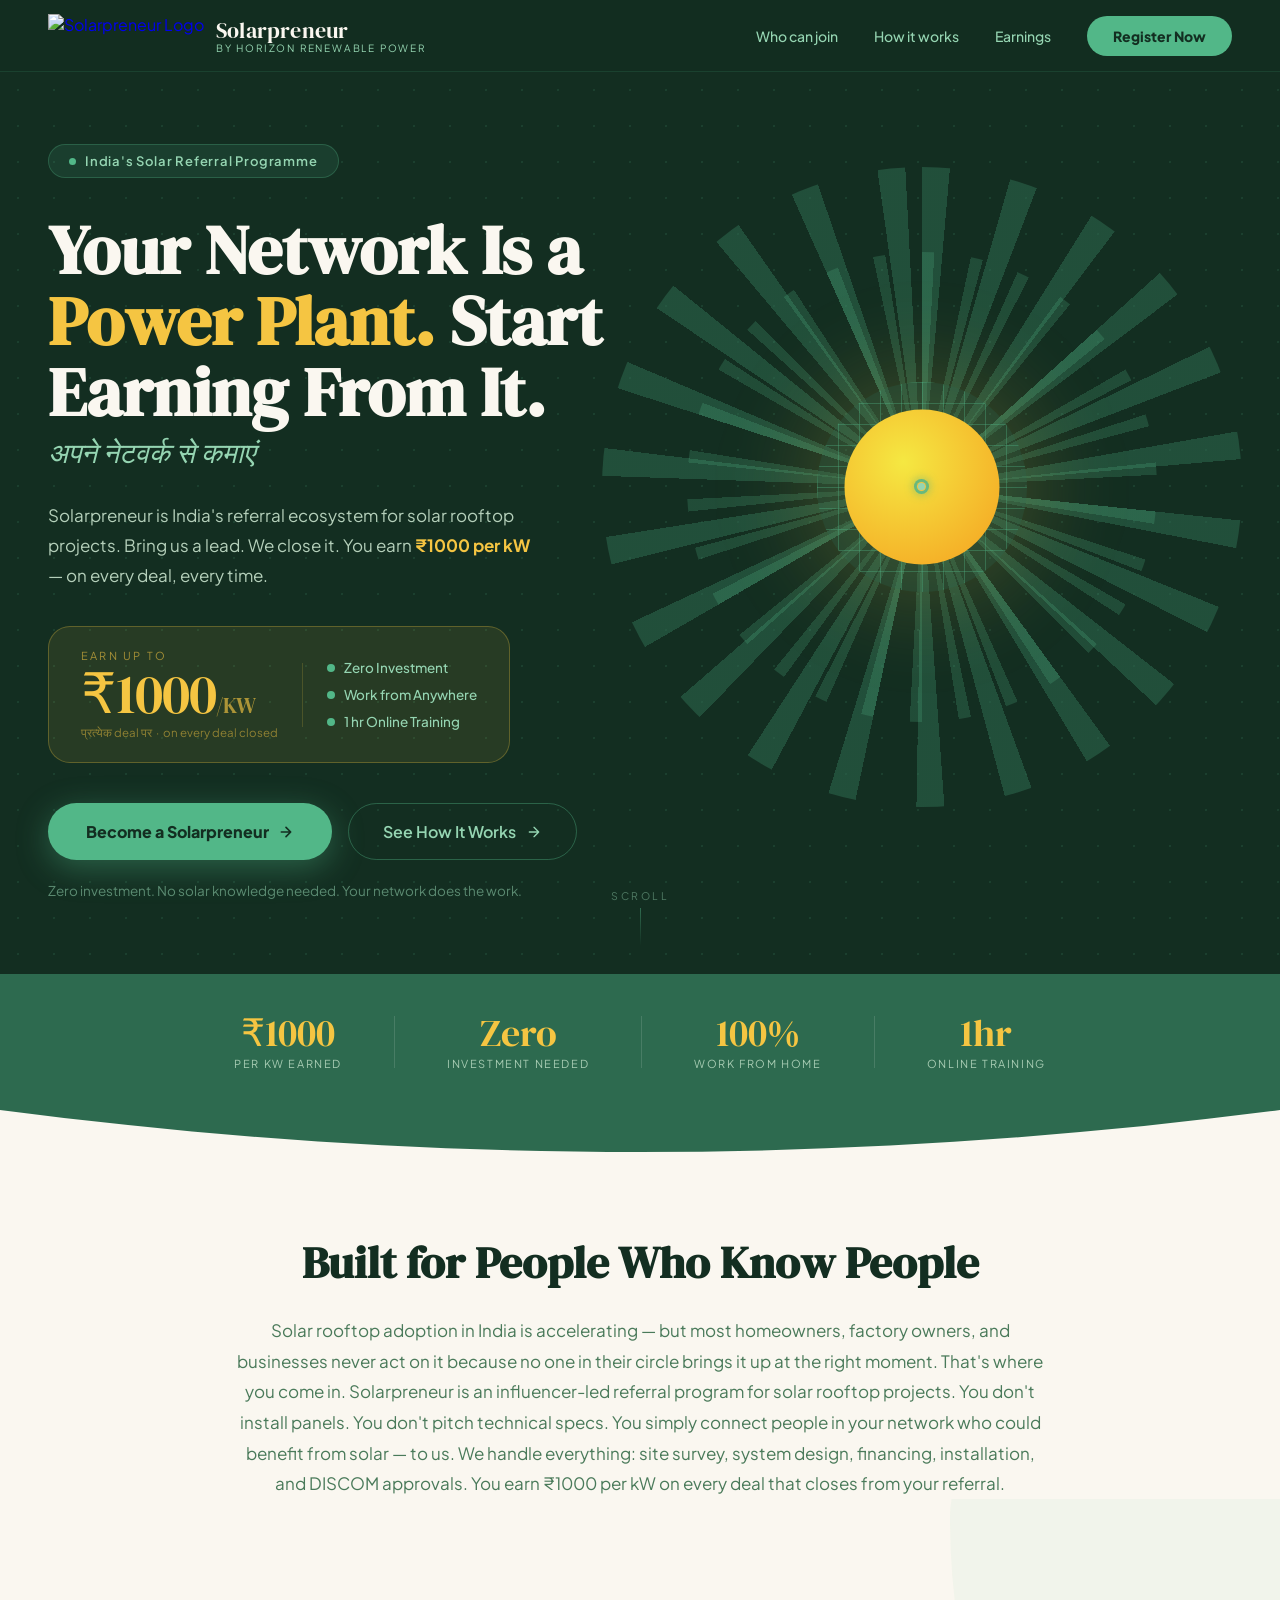
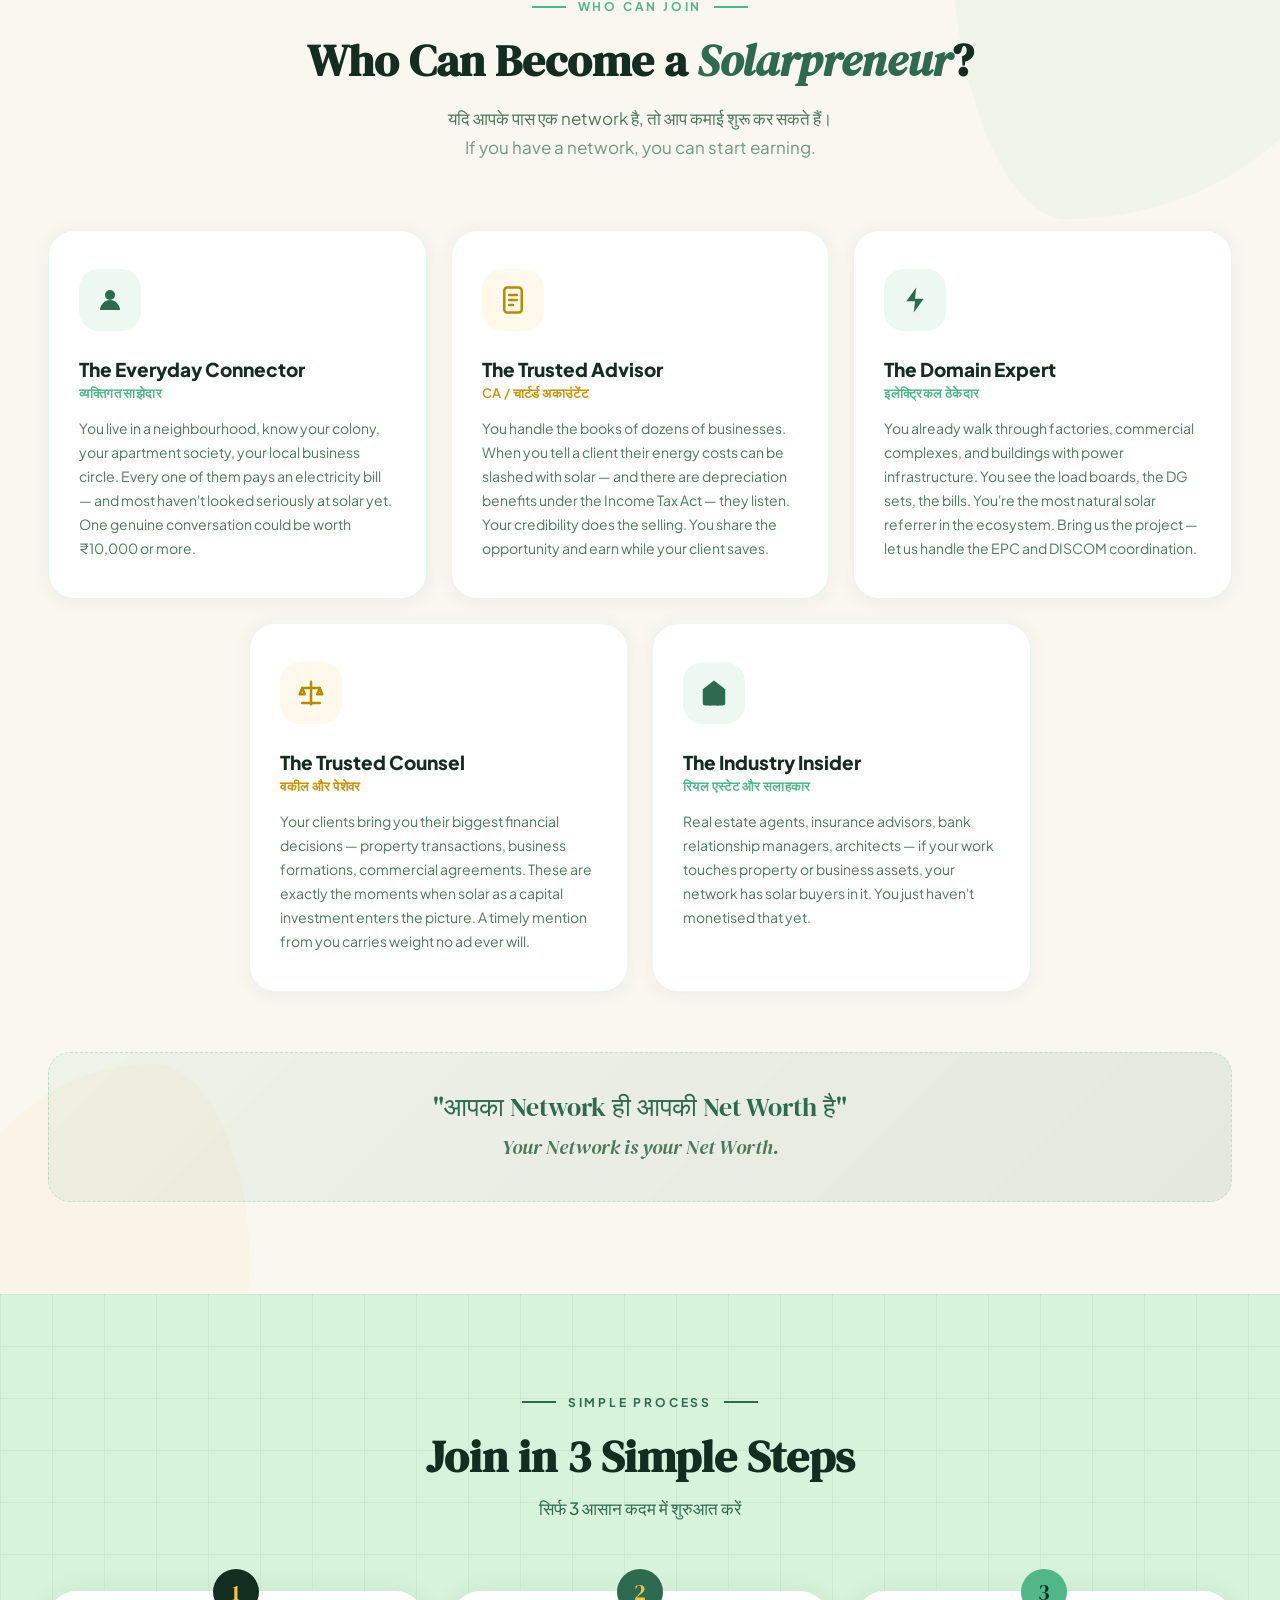
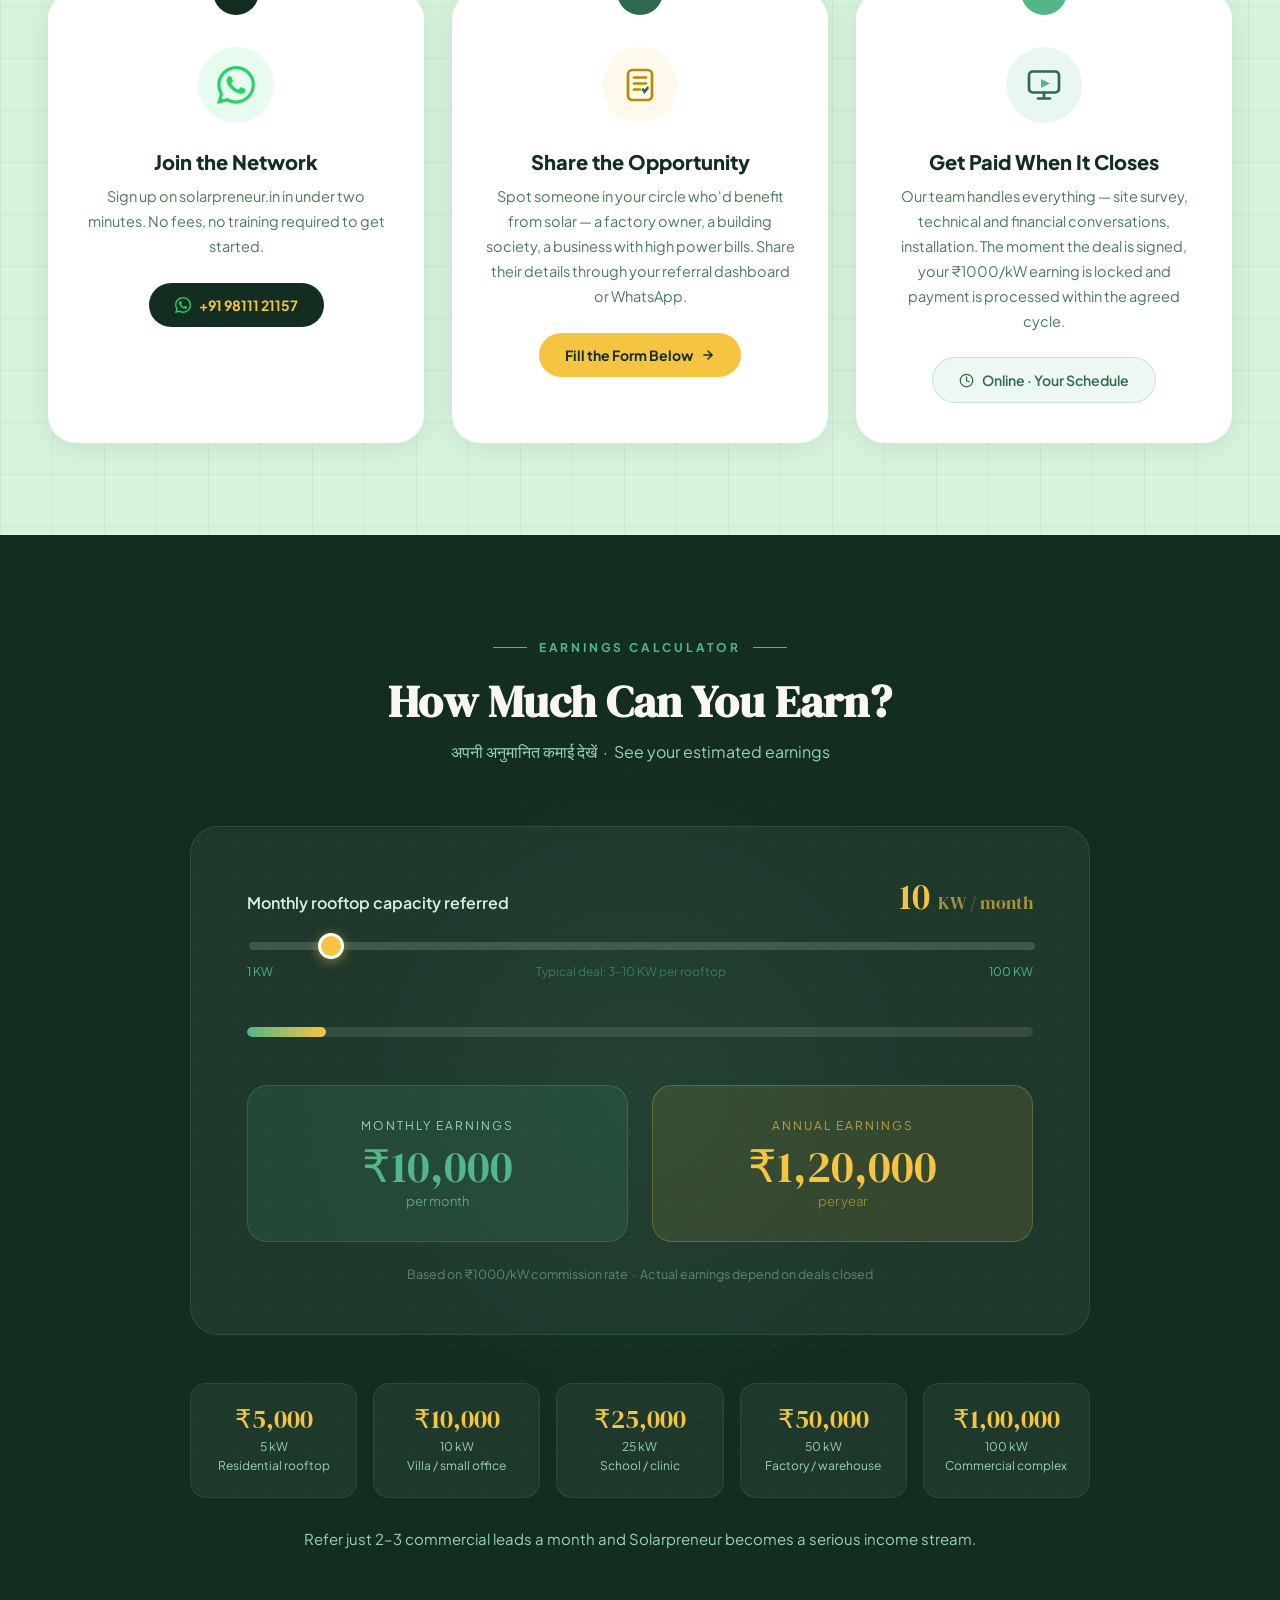
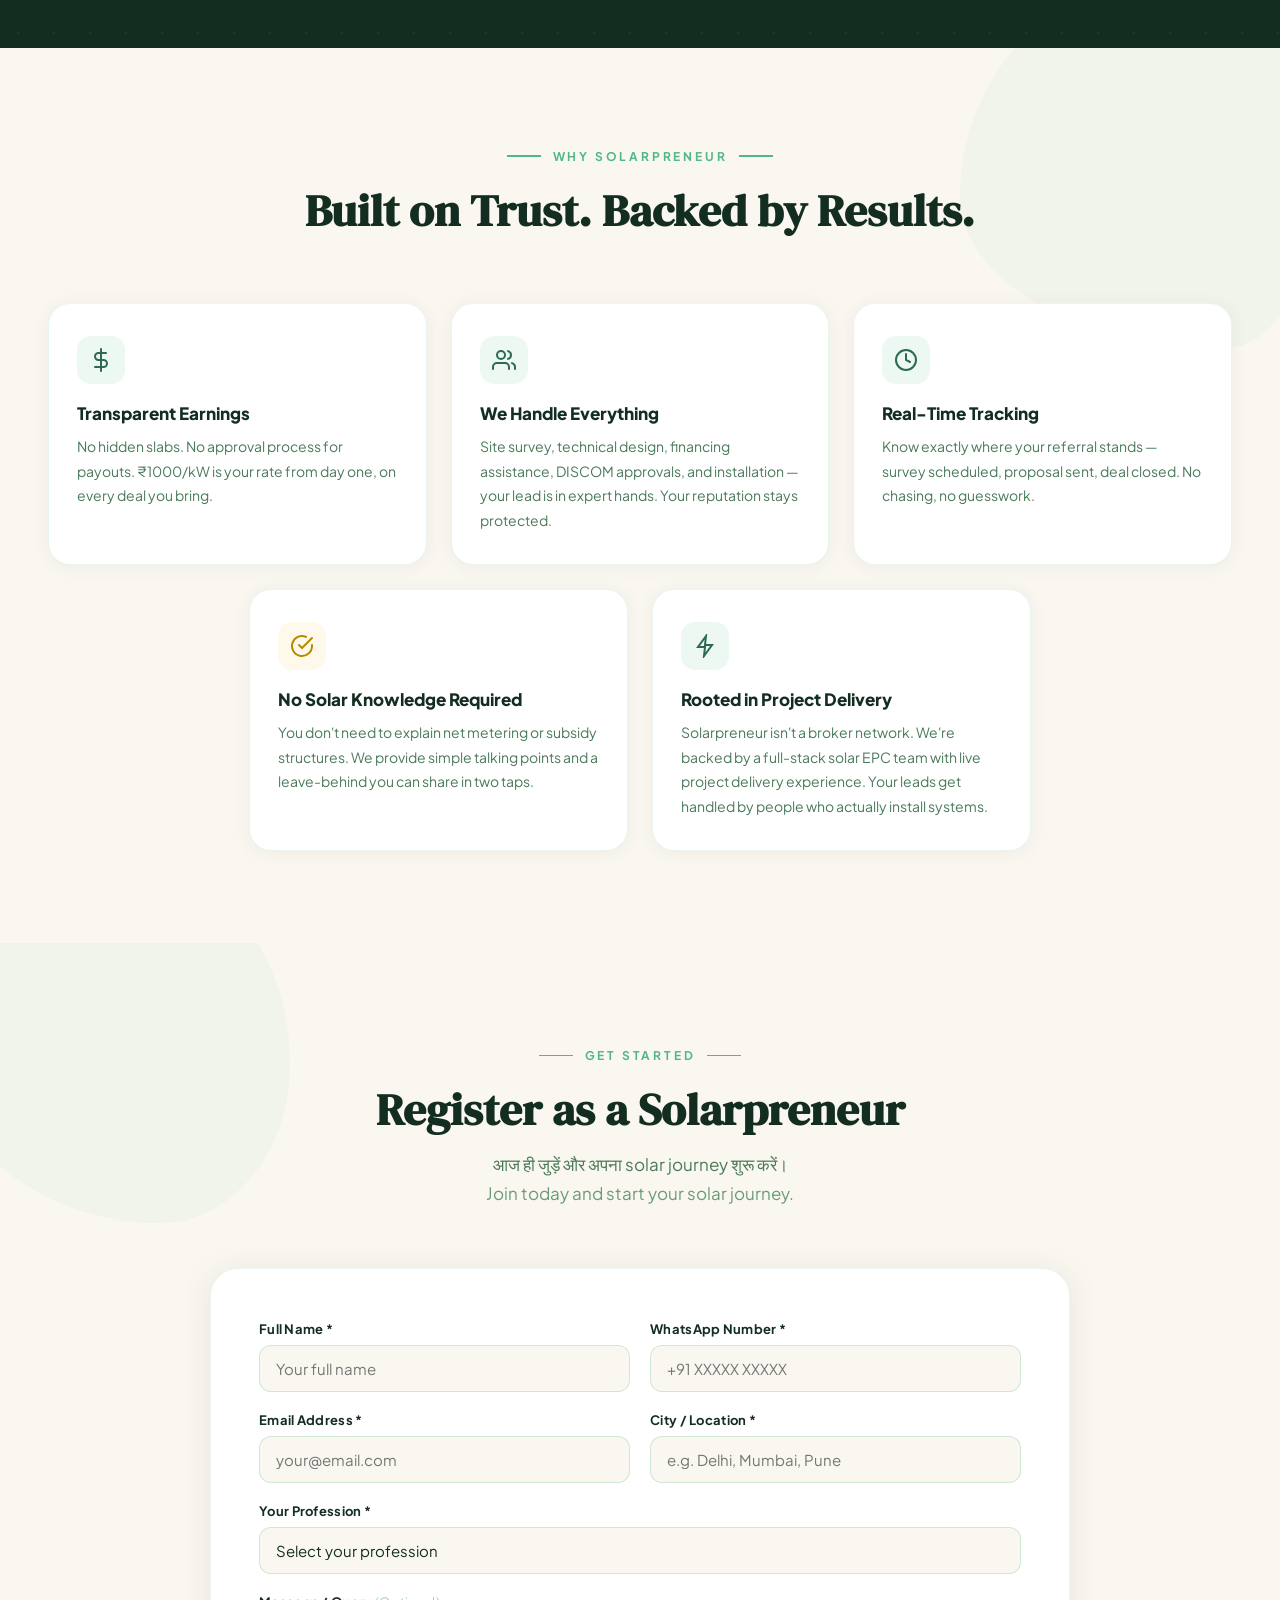
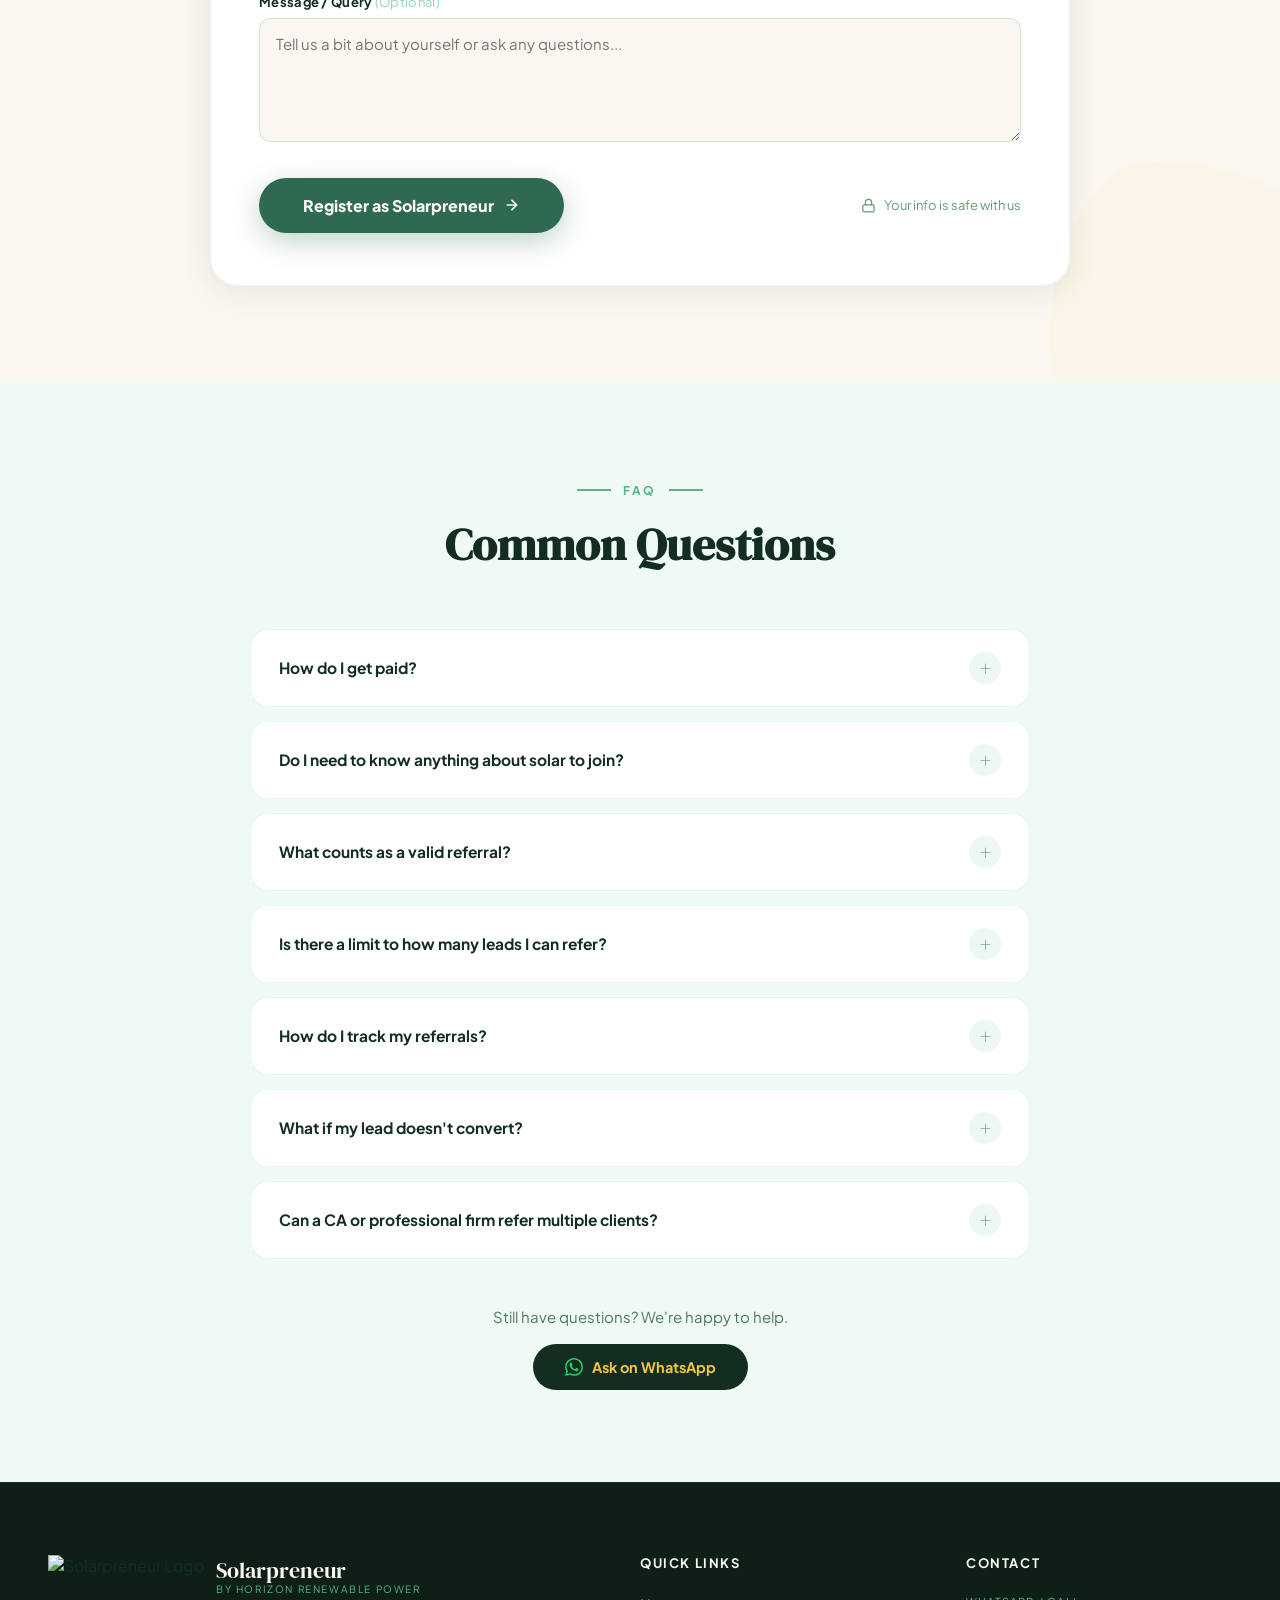
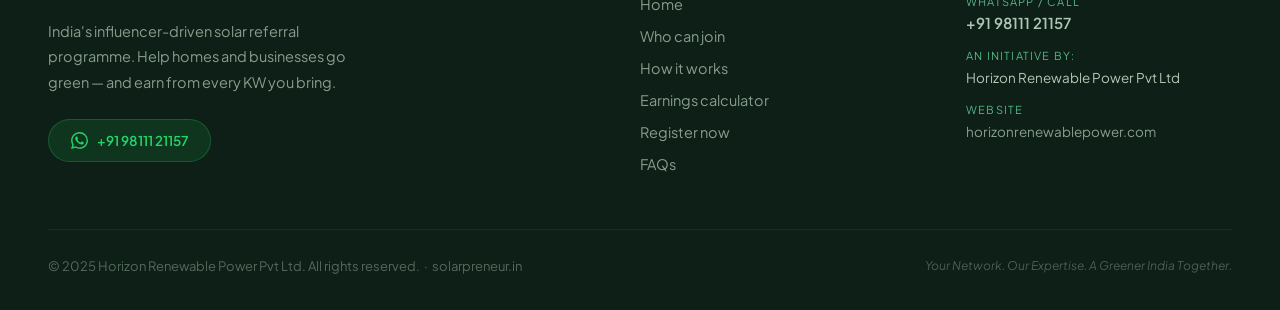
==== commit c803a2f4: "Replace sun SVG logo with hrp-icon-logo.png in nav and footer Co-Authored-By: Claude Sonnet 4.6 <nor" ====
--- a/index.html
+++ b/index.html
@@ -89,15 +89,7 @@
 <!-- ═══ NAV ═══ -->
 <nav style="position:fixed; top:0; left:0; right:0; z-index:200; background:rgba(19,46,33,.97); backdrop-filter:blur(14px); -webkit-backdrop-filter:blur(14px); height:72px; display:flex; align-items:center; justify-content:space-between; padding:0 48px; border-bottom:1px solid rgba(82,183,136,.14)">
   <a href="#hero" style="text-decoration:none; display:flex; align-items:center; gap:12px">
-    <div style="width:42px; height:42px; border-radius:50%; background:radial-gradient(circle at 38% 35%, #F5E542, #F5A020); display:flex; align-items:center; justify-content:center; box-shadow:0 0 22px rgba(245,197,66,.45); flex-shrink:0">
-      <svg width="22" height="22" viewBox="0 0 24 24" fill="none" stroke="#132E21" stroke-width="2" stroke-linecap="round">
-        <circle cx="12" cy="12" r="4" fill="#132E21" stroke="none"/>
-        <line x1="12" y1="2"   x2="12" y2="5"/><line x1="12" y1="19"  x2="12" y2="22"/>
-        <line x1="2"  y1="12"  x2="5"  y2="12"/><line x1="19" y1="12"  x2="22" y2="12"/>
-        <line x1="4.9"  y1="4.9"  x2="7.1"  y2="7.1"/><line x1="16.9" y1="16.9" x2="19.1" y2="19.1"/>
-        <line x1="4.9"  y1="19.1" x2="7.1"  y2="16.9"/><line x1="16.9" y1="7.1"  x2="19.1" y2="4.9"/>
-      </svg>
-    </div>
+    <img src="Assets/Images/hrp-icon-logo.png" alt="Solarpreneur Logo" style="height:44px; width:auto; object-fit:contain; flex-shrink:0">
     <div>
       <div style="font-family:'DM Serif Display',serif; color:#FAF7F0; font-size:22px; line-height:1.15; letter-spacing:.2px">Solarpreneur</div>
       <div style="font-size:10px; color:#95D5B2; letter-spacing:1.8px; text-transform:uppercase; line-height:1">by Horizon Renewable Power</div>
@@ -650,15 +642,7 @@
       <!-- Brand column -->
       <div>
         <div style="display:flex; align-items:center; gap:12px; margin-bottom:20px">
-          <div style="width:42px; height:42px; border-radius:50%; background:radial-gradient(circle at 38% 35%, #F5E542, #F5A020); display:flex; align-items:center; justify-content:center; flex-shrink:0">
-            <svg width="22" height="22" viewBox="0 0 24 24" fill="none" stroke="#132E21" stroke-width="2" stroke-linecap="round">
-              <circle cx="12" cy="12" r="4" fill="#132E21" stroke="none"/>
-              <line x1="12" y1="2"  x2="12" y2="5"/><line x1="12" y1="19" x2="12" y2="22"/>
-              <line x1="2"  y1="12" x2="5"  y2="12"/><line x1="19" y1="12" x2="22" y2="12"/>
-              <line x1="4.9"  y1="4.9"  x2="7.1"  y2="7.1"/><line x1="16.9" y1="16.9" x2="19.1" y2="19.1"/>
-              <line x1="4.9"  y1="19.1" x2="7.1"  y2="16.9"/><line x1="16.9" y1="7.1"  x2="19.1" y2="4.9"/>
-            </svg>
-          </div>
+          <img src="Assets/Images/hrp-icon-logo.png" alt="Solarpreneur Logo" style="height:44px; width:auto; object-fit:contain; flex-shrink:0">
           <div>
             <div style="font-family:'DM Serif Display',serif; color:#FAF7F0; font-size:22px; line-height:1.15">Solarpreneur</div>
             <div style="font-size:10px; color:#52B788; letter-spacing:1.6px; text-transform:uppercase">by Horizon Renewable Power</div>
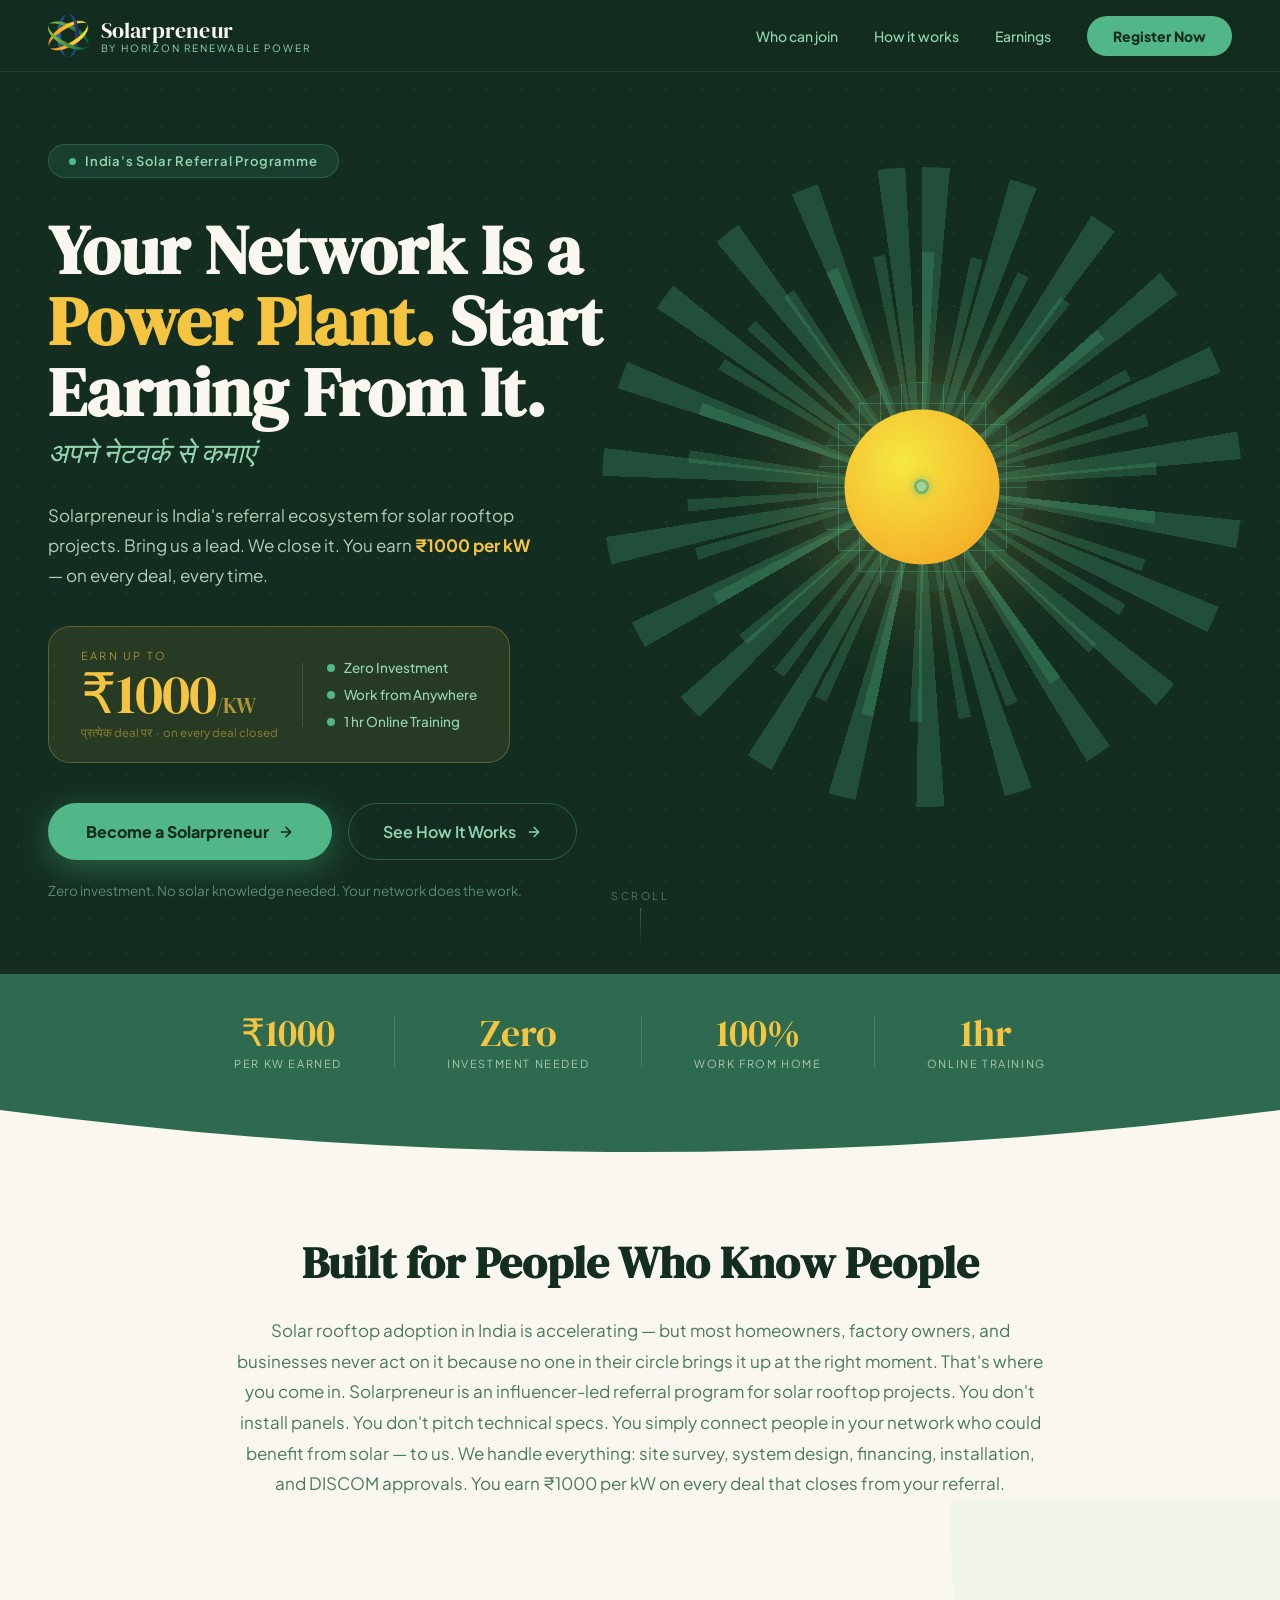
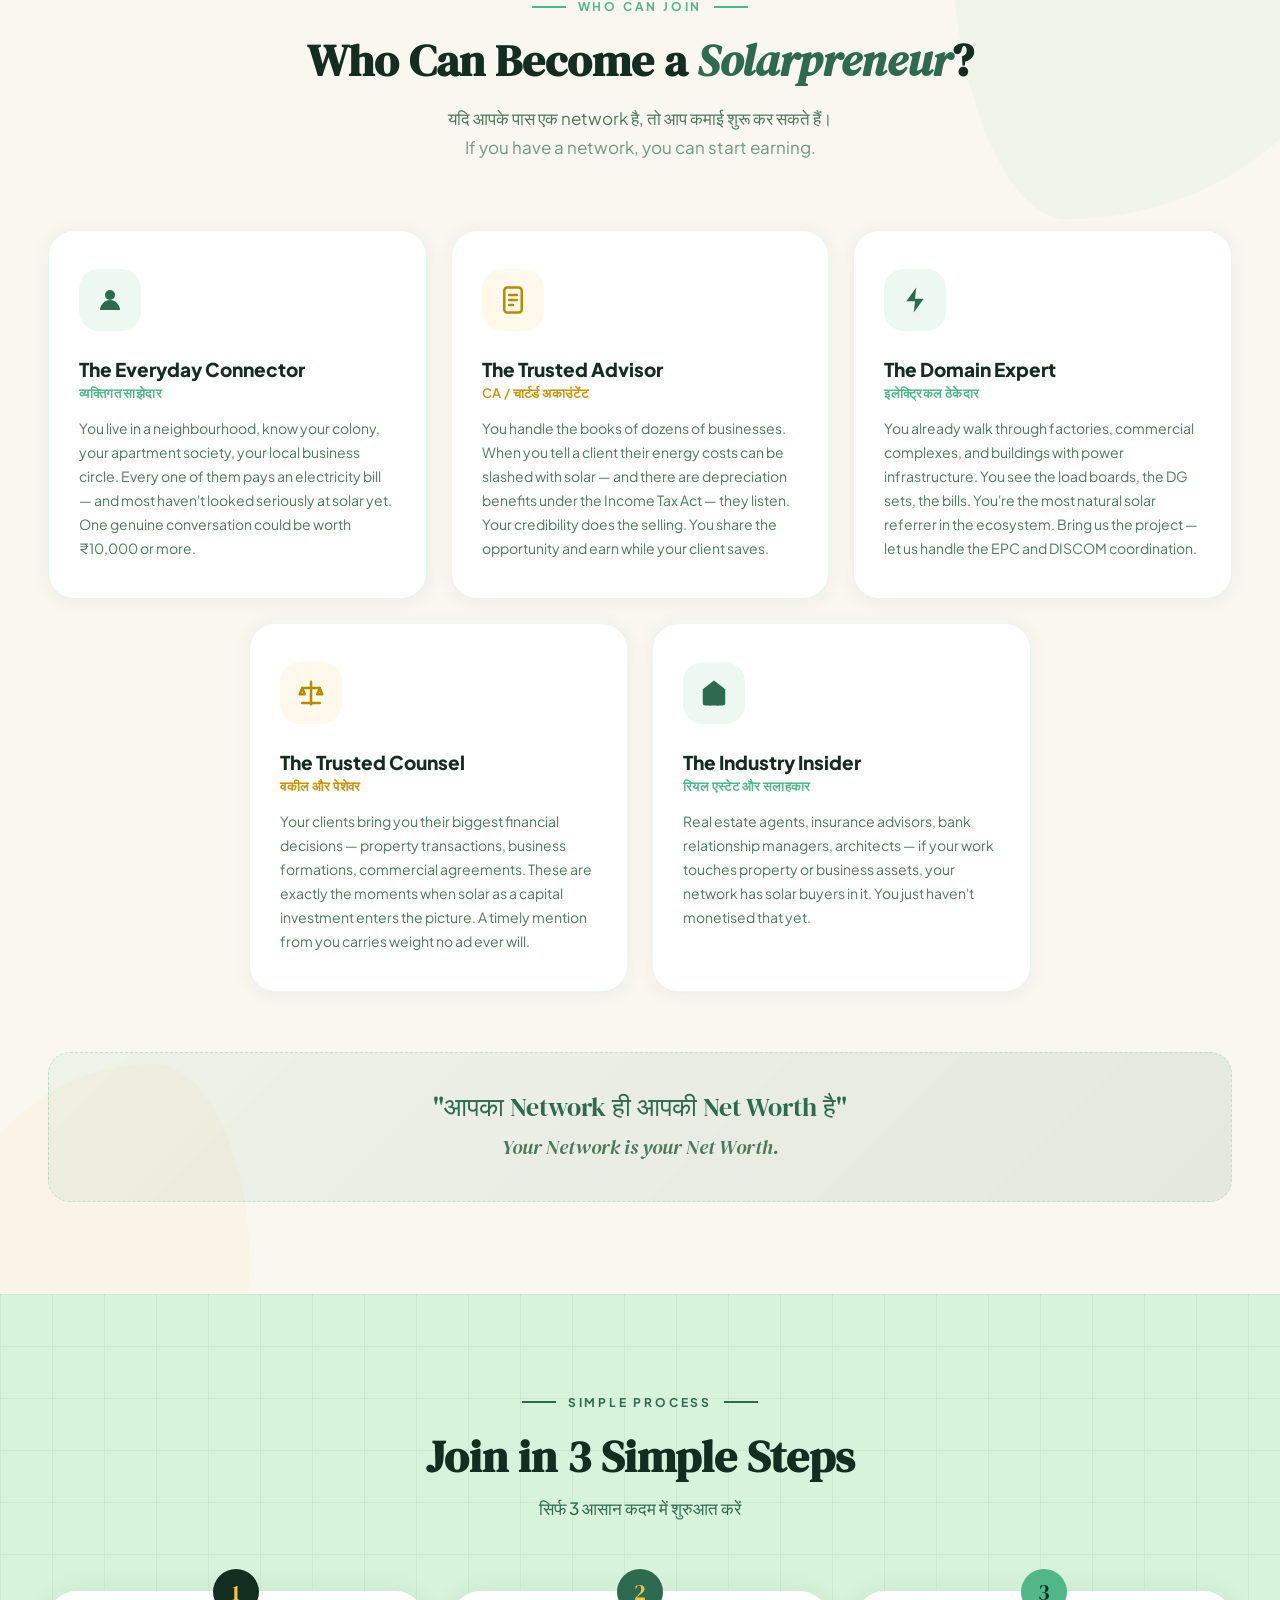
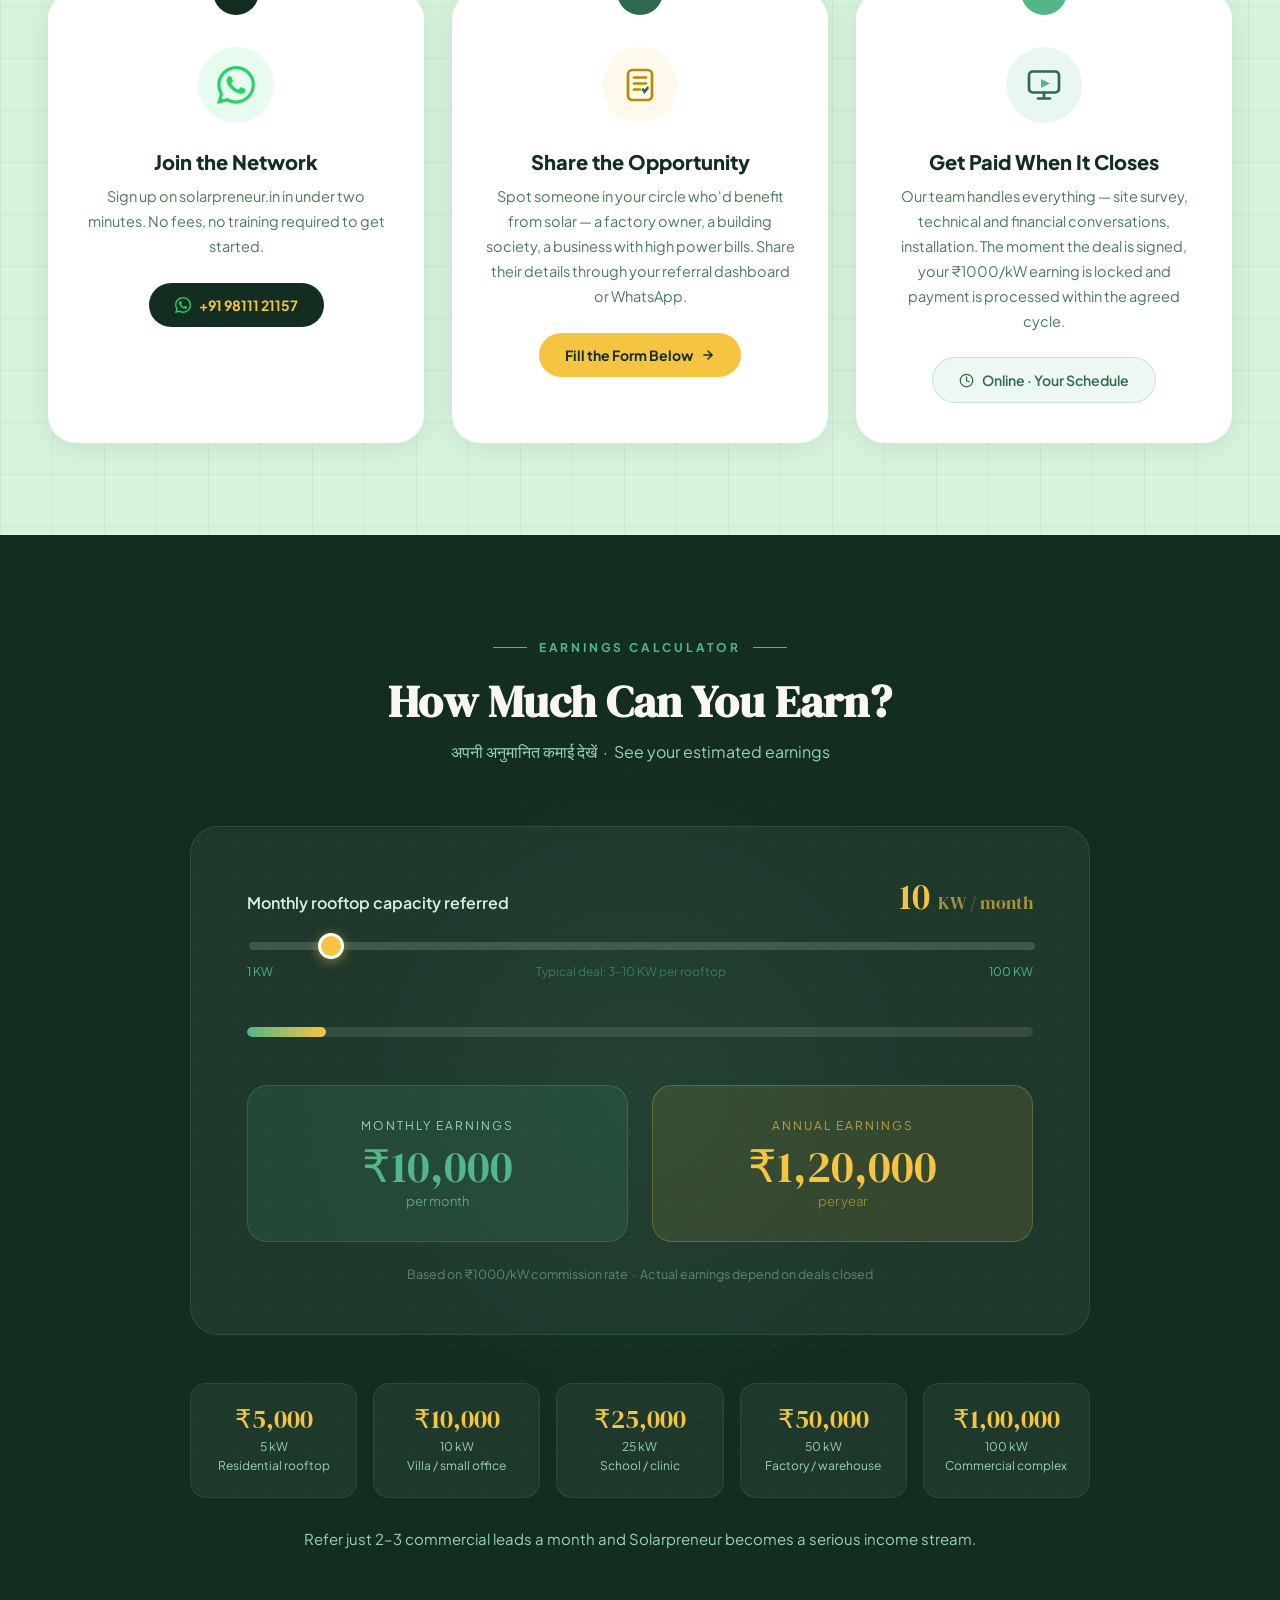
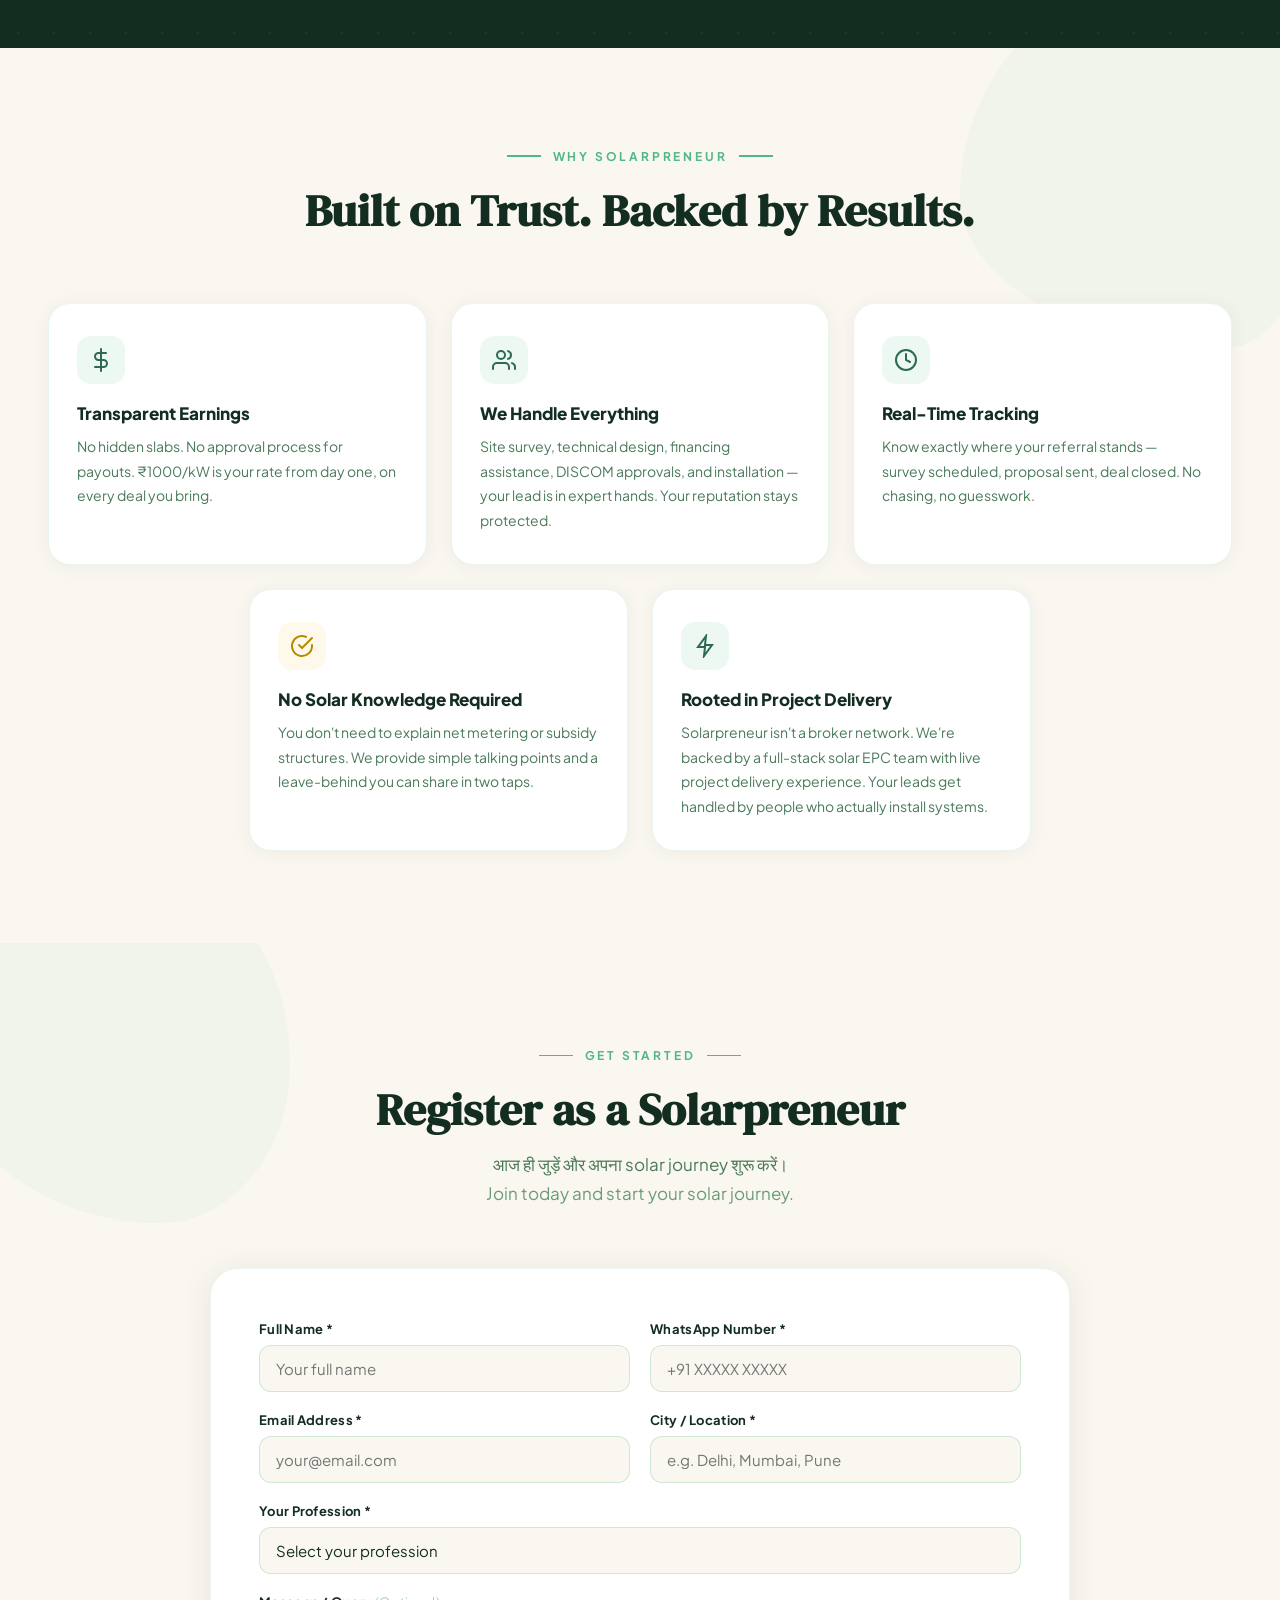
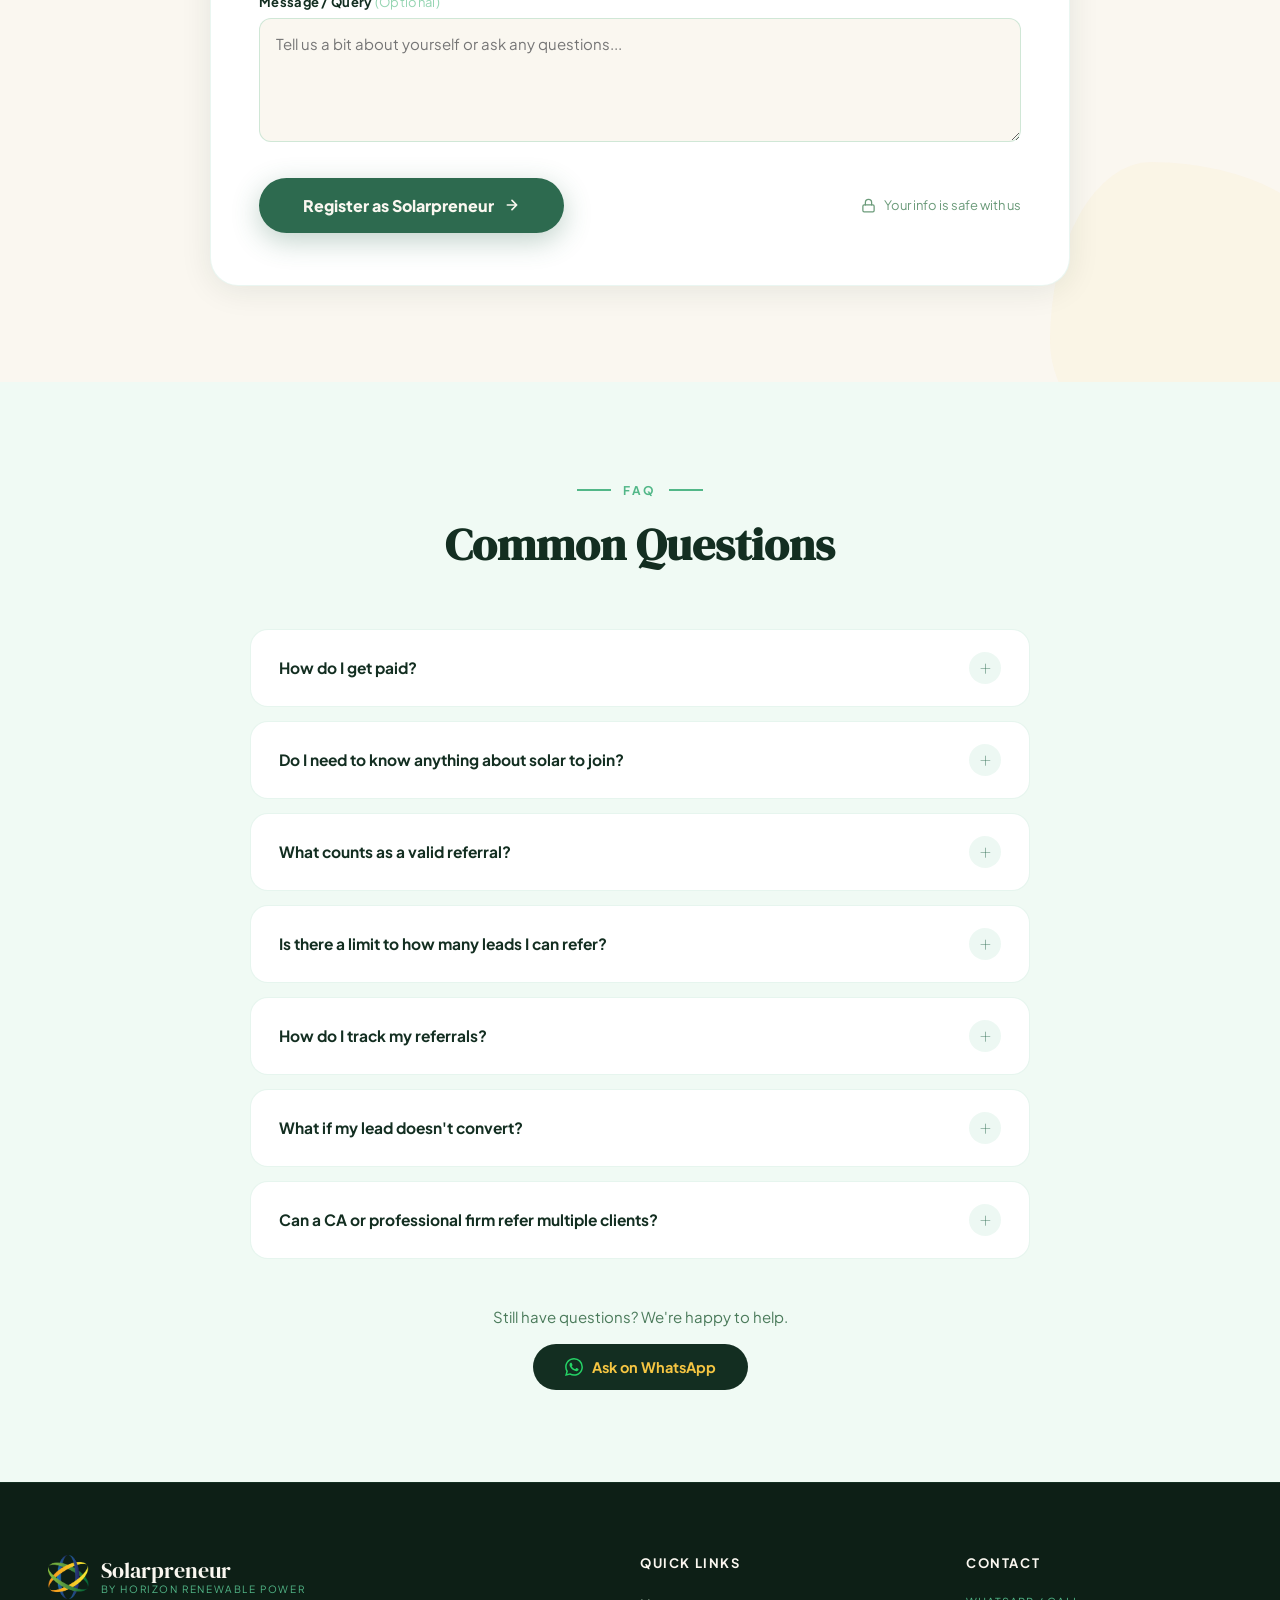
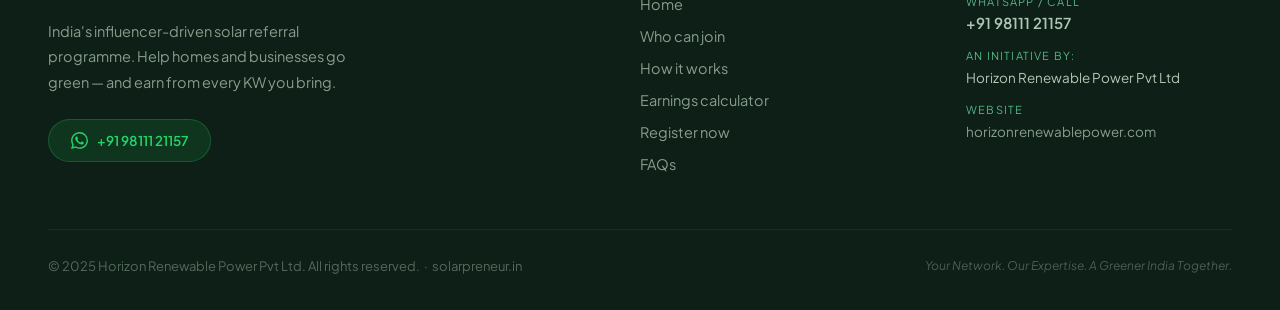
==== commit ca7b23f7: "Add mobile responsive styles for nav, hero, how-it-works, and calculator Hide nav links on mobile ke" ====
--- a/index.html
+++ b/index.html
@@ -83,6 +83,31 @@
 
 <link href="https://fonts.googleapis.com/css2?family=DM+Serif+Display:ital@0;1&family=Plus+Jakarta+Sans:wght@400;500;600;700;800&display=swap" rel="stylesheet">
 <link rel="stylesheet" href="styles.css">
+<style>
+@media (max-width: 768px) {
+  /* Nav */
+  nav { padding: 0 18px !important; }
+  #nav-links .nav-link { display: none !important; }
+
+  /* Hero */
+  #hero-sun { display: none !important; }
+  #hero-content { padding: 44px 20px 72px !important; }
+  #hero-earn-card { flex-direction: column !important; align-items: flex-start !important; padding: 18px 20px !important; width: 100% !important; box-sizing: border-box !important; }
+  #hero-earn-divider { display: none !important; }
+
+  /* How It Works */
+  #how-steps { grid-template-columns: 1fr !important; max-width: 480px; margin-left: auto; margin-right: auto; }
+
+  /* Calculator */
+  #calc-card { padding: 32px 18px !important; }
+  #calc-slider-header { flex-direction: column !important; align-items: flex-start !important; gap: 6px !important; }
+  #calc-earnings { grid-template-columns: 1fr !important; }
+
+  /* Section / footer horizontal padding */
+  section { padding-left: 20px !important; padding-right: 20px !important; }
+  footer  { padding-left: 20px !important; padding-right: 20px !important; }
+}
+</style>
 </head>
 <body>
 
@@ -95,7 +120,7 @@
       <div style="font-size:10px; color:#95D5B2; letter-spacing:1.8px; text-transform:uppercase; line-height:1">by Horizon Renewable Power</div>
     </div>
   </a>
-  <div style="display:flex; align-items:center; gap:36px">
+  <div id="nav-links" style="display:flex; align-items:center; gap:36px">
     <a href="#who"        class="nav-link" style="color:#95D5B2; text-decoration:none; font-size:14px; font-weight:500; transition:color .2s">Who can join</a>
     <a href="#how"        class="nav-link" style="color:#95D5B2; text-decoration:none; font-size:14px; font-weight:500; transition:color .2s">How it works</a>
     <a href="#calculator" class="nav-link" style="color:#95D5B2; text-decoration:none; font-size:14px; font-weight:500; transition:color .2s">Earnings</a>
@@ -109,7 +134,7 @@
   <div style="position:absolute; inset:0; background-image:radial-gradient(rgba(82,183,136,.13) 1.5px, transparent 1.5px); background-size:36px 36px; pointer-events:none"></div>
 
   <!-- Abstract sun art — right side -->
-  <div style="position:absolute; right:3%; top:50%; transform:translateY(-50%); pointer-events:none; user-select:none">
+  <div id="hero-sun" style="position:absolute; right:3%; top:50%; transform:translateY(-50%); pointer-events:none; user-select:none">
     <div style="position:absolute; width:640px; height:640px; top:50%; left:50%; transform:translate(-50%,-50%); border-radius:50%; background:repeating-conic-gradient(rgba(45,106,79,.55) 0deg 5deg, transparent 5deg 16deg); animation:spin-slow 75s linear infinite"></div>
     <div style="position:absolute; width:470px; height:470px; top:50%; left:50%; transform:translate(-50%,-50%); border-radius:50%; background:repeating-conic-gradient(rgba(82,183,136,.22) 0deg 3deg, transparent 3deg 12deg); animation:spin-rev 48s linear infinite"></div>
     <div style="position:absolute; width:340px; height:340px; top:50%; left:50%; transform:translate(-50%,-50%); border-radius:50%; background:radial-gradient(circle, rgba(245,197,66,.28) 0%, transparent 70%); filter:blur(32px)"></div>
@@ -124,7 +149,7 @@
   </div>
 
   <!-- Hero text content -->
-  <div style="width:100%; max-width:1300px; margin:0 auto; padding:72px 48px; position:relative; z-index:10">
+  <div id="hero-content" style="width:100%; max-width:1300px; margin:0 auto; padding:72px 48px; position:relative; z-index:10">
     <div style="max-width:610px">
       <!-- Pill tag -->
       <div style="display:inline-flex; align-items:center; gap:9px; background:rgba(82,183,136,.12); border:1px solid rgba(82,183,136,.28); border-radius:100px; padding:8px 20px; margin-bottom:36px">
@@ -148,13 +173,13 @@
       </p>
 
       <!-- Earnings highlight card -->
-      <div style="display:inline-flex; align-items:center; gap:24px; background:rgba(245,197,66,.09); border:1px solid rgba(245,197,66,.28); border-radius:22px; padding:22px 32px; margin-bottom:40px">
+      <div id="hero-earn-card" style="display:inline-flex; align-items:center; gap:24px; background:rgba(245,197,66,.09); border:1px solid rgba(245,197,66,.28); border-radius:22px; padding:22px 32px; margin-bottom:40px">
         <div>
           <div style="font-size:11px; color:rgba(245,197,66,.6); text-transform:uppercase; letter-spacing:2.2px; margin-bottom:4px">Earn up to</div>
           <div style="font-family:'DM Serif Display',serif; font-size:56px; color:#F5C542; line-height:1; letter-spacing:-1px">₹1000<span style="font-size:22px; color:rgba(245,197,66,.65)">/KW</span></div>
           <div style="font-size:11.5px; color:rgba(245,197,66,.5); margin-top:3px">प्रत्येक deal पर &nbsp;·&nbsp; on every deal closed</div>
         </div>
-        <div style="width:1px; height:64px; background:rgba(245,197,66,.18); flex-shrink:0"></div>
+        <div id="hero-earn-divider" style="width:1px; height:64px; background:rgba(245,197,66,.18); flex-shrink:0"></div>
         <div style="display:flex; flex-direction:column; gap:10px">
           <div style="display:flex; align-items:center; gap:9px"><div style="width:8px; height:8px; border-radius:50%; background:#52B788; flex-shrink:0"></div><span style="color:#95D5B2; font-size:13.5px; font-weight:500">Zero Investment</span></div>
           <div style="display:flex; align-items:center; gap:9px"><div style="width:8px; height:8px; border-radius:50%; background:#52B788; flex-shrink:0"></div><span style="color:#95D5B2; font-size:13.5px; font-weight:500">Work from Anywhere</span></div>
@@ -321,7 +346,7 @@
       <p style="color:#2D6A4F; font-size:17px; margin:0; font-weight:500">सिर्फ 3 आसान कदम में शुरुआत करें</p>
     </div>
 
-    <div style="display:grid; grid-template-columns:repeat(3,1fr); gap:28px">
+    <div id="how-steps" style="display:grid; grid-template-columns:repeat(3,1fr); gap:28px">
 
       <!-- Step 1 -->
       <div style="background:#fff; border-radius:28px; padding:48px 32px 40px; text-align:center; box-shadow:0 4px 28px rgba(19,46,33,.09); position:relative">
@@ -392,10 +417,10 @@
     </div>
 
     <!-- Calculator card -->
-    <div style="background:rgba(255,255,255,.05); border:1.5px solid rgba(82,183,136,.2); border-radius:28px; padding:52px 56px">
+    <div id="calc-card" style="background:rgba(255,255,255,.05); border:1.5px solid rgba(82,183,136,.2); border-radius:28px; padding:52px 56px">
       <!-- Slider -->
       <div style="margin-bottom:48px">
-        <div style="display:flex; justify-content:space-between; align-items:baseline; margin-bottom:18px">
+        <div id="calc-slider-header" style="display:flex; justify-content:space-between; align-items:baseline; margin-bottom:18px">
           <label style="color:#D8F3DC; font-size:16px; font-weight:600">Monthly rooftop capacity referred</label>
           <div style="font-family:'DM Serif Display',serif; font-size:36px; color:#F5C542; line-height:1">
             <span id="calc-kw">10</span> <span style="font-size:18px; color:rgba(245,197,66,.65)">KW / month</span>
@@ -415,7 +440,7 @@
       </div>
 
       <!-- Earnings display -->
-      <div style="display:grid; grid-template-columns:1fr 1fr; gap:24px">
+      <div id="calc-earnings" style="display:grid; grid-template-columns:1fr 1fr; gap:24px">
         <div style="background:rgba(82,183,136,.12); border:1px solid rgba(82,183,136,.25); border-radius:20px; padding:32px 28px; text-align:center">
           <div style="font-size:12px; color:#95D5B2; text-transform:uppercase; letter-spacing:2px; margin-bottom:12px">Monthly Earnings</div>
           <div style="font-family:'DM Serif Display',serif; font-size:clamp(36px,3.5vw,52px); color:#52B788; line-height:1; margin-bottom:4px">₹<span id="calc-monthly">10,000</span></div>
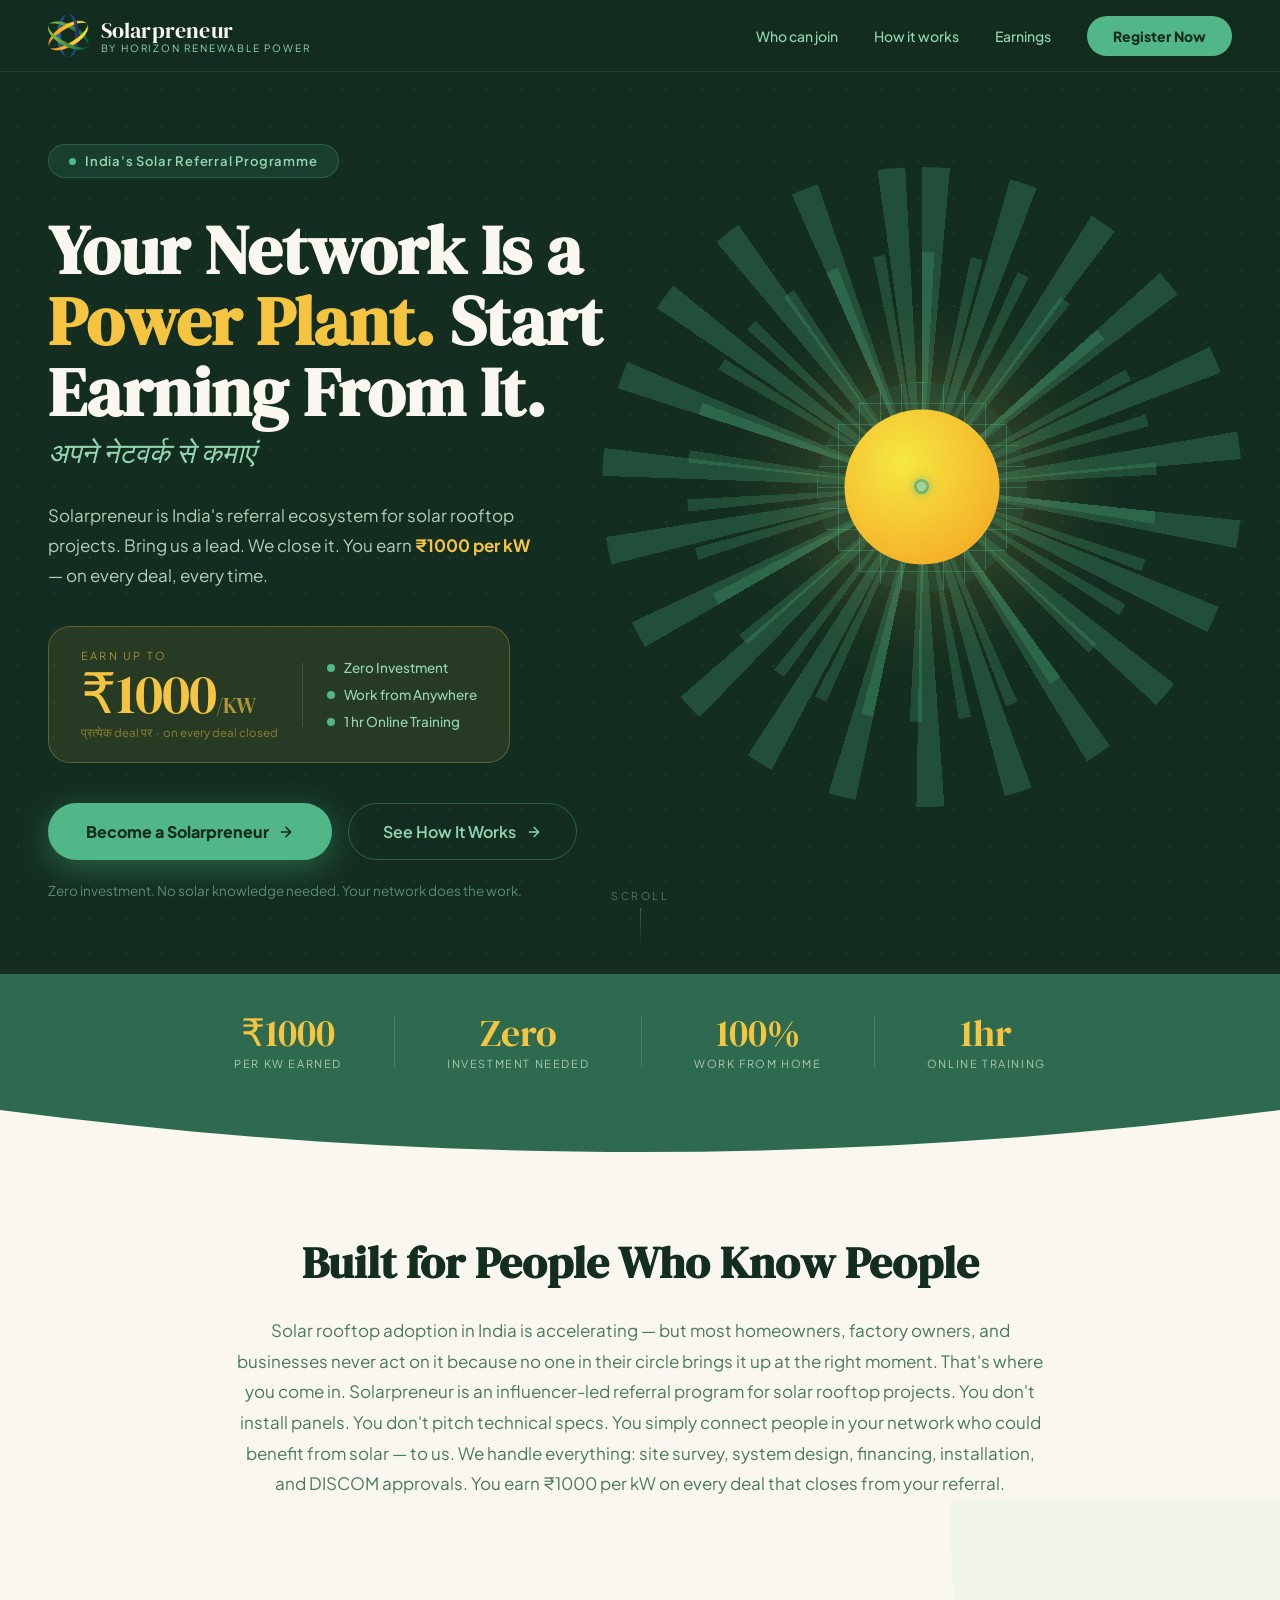
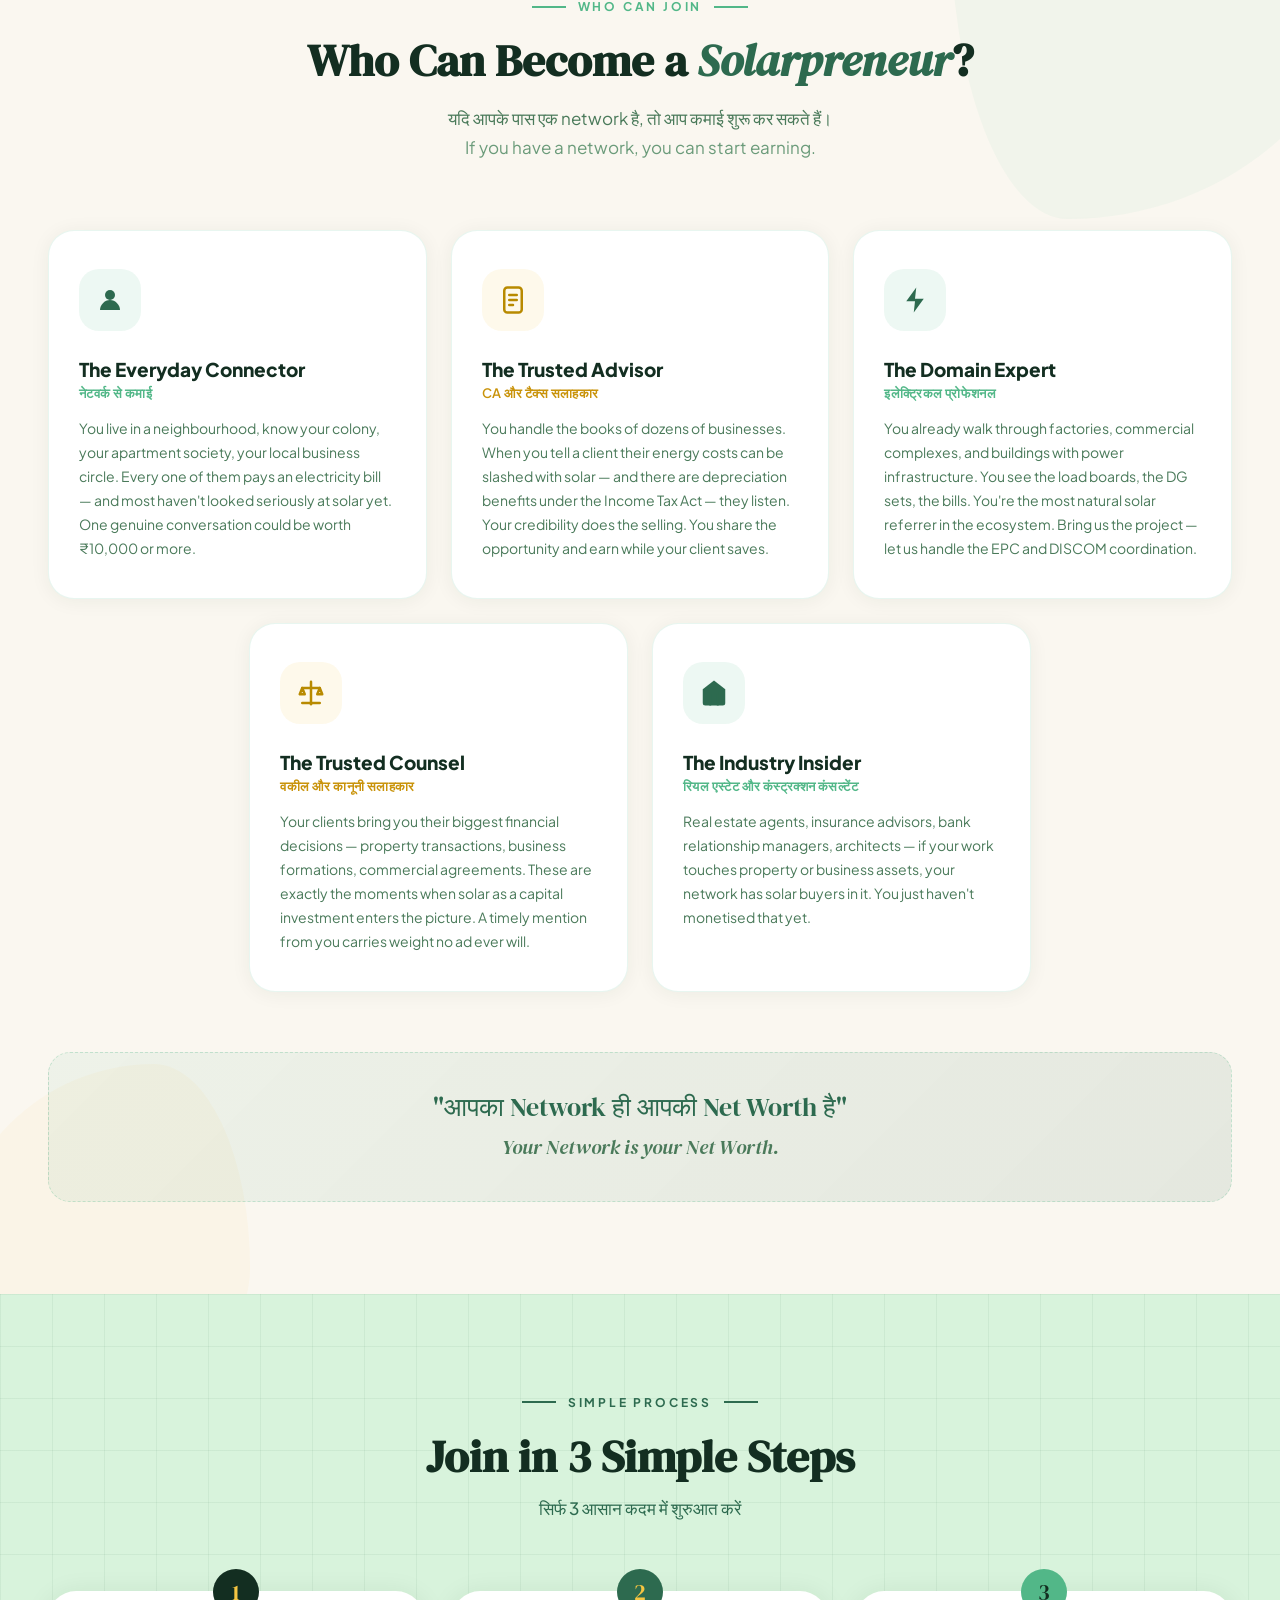
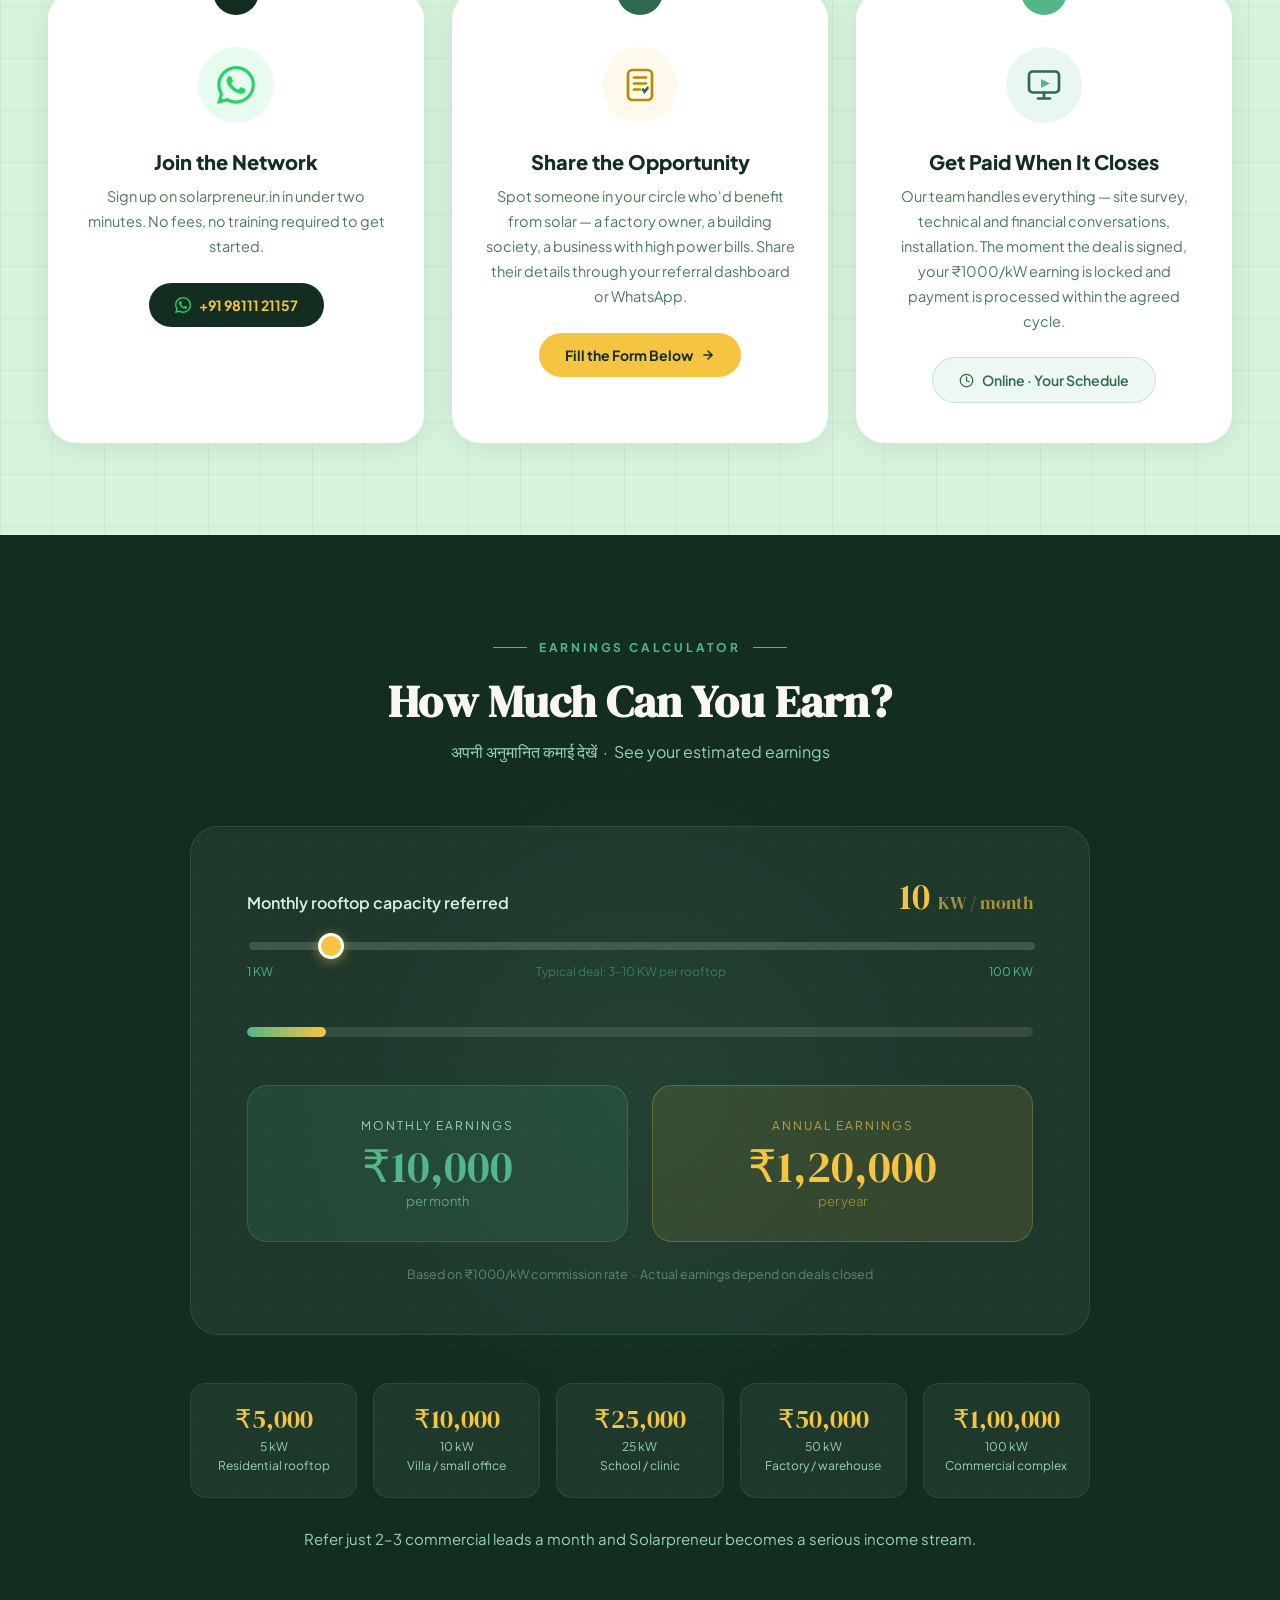
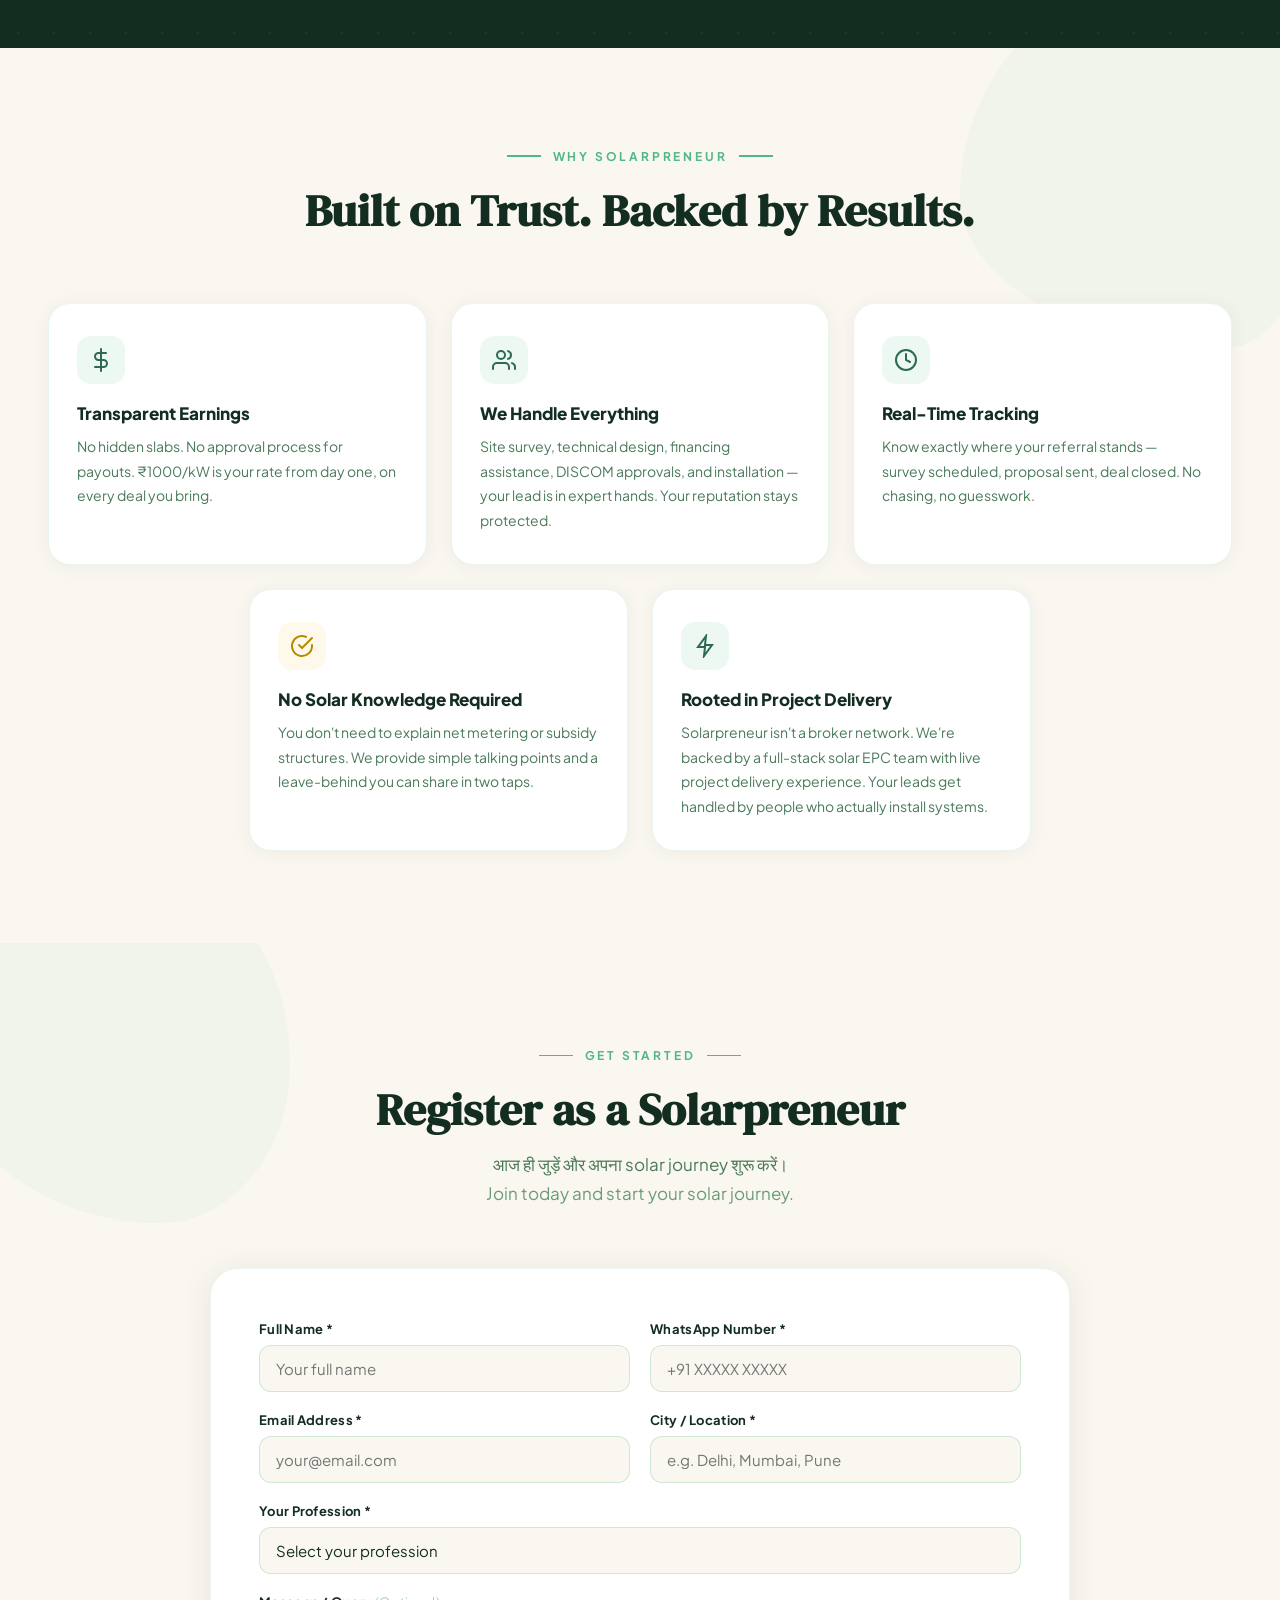
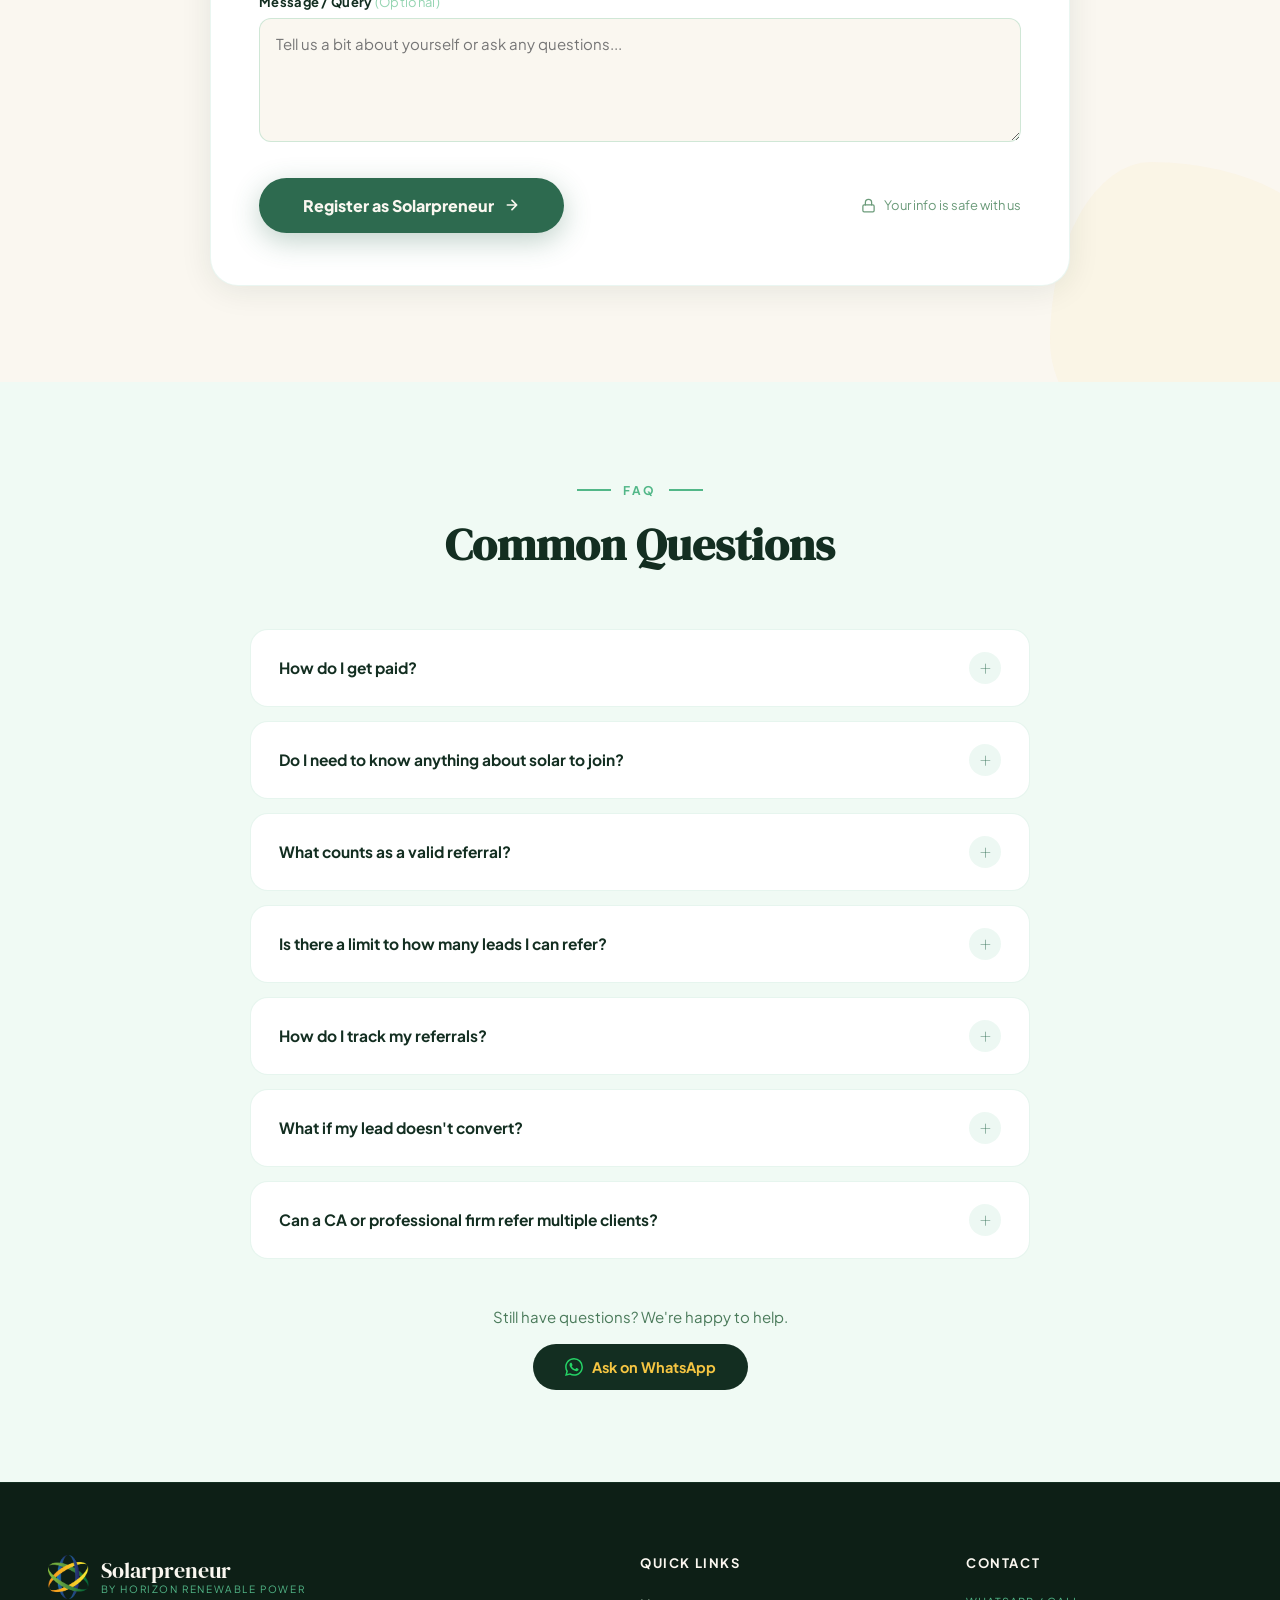
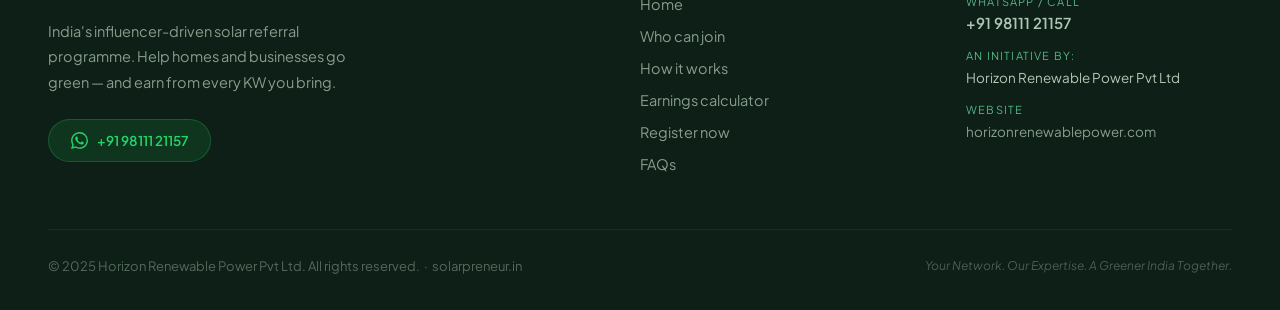
==== commit 2bdfc7dc: "Update Hindi subtitles on all 5 Who Can Join persona cards Co-Authored-By: Claude Sonnet 4.6 <norepl" ====
--- a/index.html
+++ b/index.html
@@ -84,24 +84,51 @@
 <link href="https://fonts.googleapis.com/css2?family=DM+Serif+Display:ital@0;1&family=Plus+Jakarta+Sans:wght@400;500;600;700;800&display=swap" rel="stylesheet">
 <link rel="stylesheet" href="styles.css">
 <style>
+/* Prevent horizontal scroll globally */
+html, body { overflow-x: hidden; }
+
+/* Mobile menu — hidden by default, shown only on mobile */
+#mobile-menu-btn { display: none; }
+#mobile-menu {
+  position: fixed; top: 72px; left: 0; right: 0; z-index: 199;
+  background: rgba(10,26,18,.98); backdrop-filter: blur(14px); -webkit-backdrop-filter: blur(14px);
+  padding: 16px 20px 24px; display: none; flex-direction: column;
+  border-bottom: 1px solid rgba(82,183,136,.15); box-shadow: 0 12px 40px rgba(0,0,0,.4);
+}
+#mobile-menu.open { display: flex; }
+#mobile-menu a { color: #95D5B2; text-decoration: none; font-size: 16px; font-weight: 500; padding: 14px 4px; border-bottom: 1px solid rgba(82,183,136,.09); display: block; transition: color .2s; }
+#mobile-menu a:hover { color: #FAF7F0; }
+#mobile-menu .mob-cta { border-bottom: none !important; margin-top: 14px; background: #52B788; color: #132E21; padding: 14px 28px; border-radius: 100px; font-weight: 800; text-align: center; font-size: 15px; }
+
 @media (max-width: 768px) {
   /* Nav */
   nav { padding: 0 18px !important; }
   #nav-links .nav-link { display: none !important; }
-
-  /* Hero */
-  #hero-sun { display: none !important; }
-  #hero-content { padding: 44px 20px 72px !important; }
+  #mobile-menu-btn { display: flex !important; }
+
+  /* Hero animation — scaled down, bottom-right corner */
+  #hero-sun {
+    display: block !important;
+    right: -90px !important;
+    top: 40% !important;
+    transform: translateY(-50%) scale(0.3) !important;
+    transform-origin: center right;
+    opacity: 0.45;
+  }
+  #hero-content { padding: 44px 20px 80px !important; }
   #hero-earn-card { flex-direction: column !important; align-items: flex-start !important; padding: 18px 20px !important; width: 100% !important; box-sizing: border-box !important; }
   #hero-earn-divider { display: none !important; }
 
   /* How It Works */
-  #how-steps { grid-template-columns: 1fr !important; max-width: 480px; margin-left: auto; margin-right: auto; }
+  #how-steps { grid-template-columns: 1fr !important; max-width: 460px; margin-left: auto; margin-right: auto; }
 
   /* Calculator */
   #calc-card { padding: 32px 18px !important; }
   #calc-slider-header { flex-direction: column !important; align-items: flex-start !important; gap: 6px !important; }
   #calc-earnings { grid-template-columns: 1fr !important; }
+
+  /* Footer */
+  #footer-grid { grid-template-columns: 1fr !important; gap: 40px !important; }
 
   /* Section / footer horizontal padding */
   section { padding-left: 20px !important; padding-right: 20px !important; }
@@ -125,8 +152,22 @@
     <a href="#how"        class="nav-link" style="color:#95D5B2; text-decoration:none; font-size:14px; font-weight:500; transition:color .2s">How it works</a>
     <a href="#calculator" class="nav-link" style="color:#95D5B2; text-decoration:none; font-size:14px; font-weight:500; transition:color .2s">Earnings</a>
     <a href="#register"   class="nav-cta"  style="background:#52B788; color:#132E21; padding:11px 26px; border-radius:100px; font-weight:800; font-size:14px; text-decoration:none; transition:background .2s">Register Now</a>
+    <button id="mobile-menu-btn" onclick="toggleMobileMenu()" aria-label="Menu" style="background:none; border:1.5px solid rgba(82,183,136,.35); border-radius:8px; padding:0; cursor:pointer; flex-direction:column; align-items:center; justify-content:center; gap:5px; width:40px; height:40px">
+      <span class="hb" style="display:block; width:18px; height:2px; background:#95D5B2; border-radius:2px; transition:all .25s"></span>
+      <span class="hb" style="display:block; width:18px; height:2px; background:#95D5B2; border-radius:2px; transition:all .25s"></span>
+      <span class="hb" style="display:block; width:18px; height:2px; background:#95D5B2; border-radius:2px; transition:all .25s"></span>
+    </button>
   </div>
 </nav>
+
+<!-- Mobile slide-down menu -->
+<div id="mobile-menu">
+  <a href="#who"        onclick="closeMobileMenu()">Who can join</a>
+  <a href="#how"        onclick="closeMobileMenu()">How it works</a>
+  <a href="#calculator" onclick="closeMobileMenu()">Earnings calculator</a>
+  <a href="#faq"        onclick="closeMobileMenu()">FAQs</a>
+  <a href="#register"   onclick="closeMobileMenu()" class="mob-cta">Register Now</a>
+</div>
 
 <!-- ═══ HERO ═══ -->
 <section id="hero" style="min-height:100vh; background:#132E21; position:relative; overflow:hidden; display:flex; align-items:center; padding-top:72px">
@@ -274,7 +315,7 @@
           <svg width="30" height="30" viewBox="0 0 24 24" fill="#2D6A4F"><circle cx="12" cy="8" r="4"/><path d="M4 20c0-4 3.58-8 8-8s8 4 8 8H4z"/></svg>
         </div>
         <div style="font-weight:800; font-size:19px; color:#132E21; margin-bottom:4px">The Everyday Connector</div>
-        <div style="font-size:13px; color:#52B788; font-weight:600; margin-bottom:14px; letter-spacing:.4px">व्यक्तिगत साझेदार</div>
+        <div style="font-size:13px; color:#52B788; font-weight:600; margin-bottom:14px; letter-spacing:.4px">नेटवर्क से कमाई</div>
         <p style="color:#4A7A5A; font-size:14px; line-height:1.72; margin:0">You live in a neighbourhood, know your colony, your apartment society, your local business circle. Every one of them pays an electricity bill — and most haven't looked seriously at solar yet. One genuine conversation could be worth ₹10,000 or more.</p>
       </div>
 
@@ -286,7 +327,7 @@
           </svg>
         </div>
         <div style="font-weight:800; font-size:19px; color:#132E21; margin-bottom:4px">The Trusted Advisor</div>
-        <div style="font-size:13px; color:#C9930A; font-weight:600; margin-bottom:14px; letter-spacing:.4px">CA / चार्टर्ड अकाउंटेंट</div>
+        <div style="font-size:13px; color:#C9930A; font-weight:600; margin-bottom:14px; letter-spacing:.4px">CA और टैक्स सलाहकार</div>
         <p style="color:#4A7A5A; font-size:14px; line-height:1.72; margin:0">You handle the books of dozens of businesses. When you tell a client their energy costs can be slashed with solar — and there are depreciation benefits under the Income Tax Act — they listen. Your credibility does the selling. You share the opportunity and earn while your client saves.</p>
       </div>
 
@@ -295,7 +336,7 @@
           <svg width="30" height="30" viewBox="0 0 24 24" fill="#2D6A4F"><polygon points="13,2 5,13 12,13 11,22 19,11 12,11"/></svg>
         </div>
         <div style="font-weight:800; font-size:19px; color:#132E21; margin-bottom:4px">The Domain Expert</div>
-        <div style="font-size:13px; color:#52B788; font-weight:600; margin-bottom:14px; letter-spacing:.4px">इलेक्ट्रिकल ठेकेदार</div>
+        <div style="font-size:13px; color:#52B788; font-weight:600; margin-bottom:14px; letter-spacing:.4px">इलेक्ट्रिकल प्रोफेशनल</div>
         <p style="color:#4A7A5A; font-size:14px; line-height:1.72; margin:0">You already walk through factories, commercial complexes, and buildings with power infrastructure. You see the load boards, the DG sets, the bills. You're the most natural solar referrer in the ecosystem. Bring us the project — let us handle the EPC and DISCOM coordination.</p>
       </div>
 
@@ -307,7 +348,7 @@
           </svg>
         </div>
         <div style="font-weight:800; font-size:19px; color:#132E21; margin-bottom:4px">The Trusted Counsel</div>
-        <div style="font-size:13px; color:#C9930A; font-weight:600; margin-bottom:14px; letter-spacing:.4px">वकील और पेशेवर</div>
+        <div style="font-size:13px; color:#C9930A; font-weight:600; margin-bottom:14px; letter-spacing:.4px">वकील और कानूनी सलाहकार</div>
         <p style="color:#4A7A5A; font-size:14px; line-height:1.72; margin:0">Your clients bring you their biggest financial decisions — property transactions, business formations, commercial agreements. These are exactly the moments when solar as a capital investment enters the picture. A timely mention from you carries weight no ad ever will.</p>
       </div>
 
@@ -316,7 +357,7 @@
           <svg width="30" height="30" viewBox="0 0 24 24" fill="#2D6A4F"><path d="M3 9l9-7 9 7v11a2 2 0 01-2 2H5a2 2 0 01-2-2z"/><polyline points="9,22 9,12 15,12 15,22" fill="none" stroke="#2D6A4F" stroke-width="1.5"/></svg>
         </div>
         <div style="font-weight:800; font-size:19px; color:#132E21; margin-bottom:4px">The Industry Insider</div>
-        <div style="font-size:13px; color:#52B788; font-weight:600; margin-bottom:14px; letter-spacing:.4px">रियल एस्टेट और सलाहकार</div>
+        <div style="font-size:13px; color:#52B788; font-weight:600; margin-bottom:14px; letter-spacing:.4px">रियल एस्टेट और कंस्ट्रक्शन कंसल्टेंट</div>
         <p style="color:#4A7A5A; font-size:14px; line-height:1.72; margin:0">Real estate agents, insurance advisors, bank relationship managers, architects — if your work touches property or business assets, your network has solar buyers in it. You just haven't monetised that yet.</p>
       </div>
     </div>
@@ -662,7 +703,7 @@
 <!-- ═══ FOOTER ═══ -->
 <footer style="background:#0D1F16; padding:72px 48px 36px; border-top:1px solid rgba(82,183,136,.1)">
   <div style="max-width:1300px; margin:0 auto">
-    <div style="display:grid; grid-template-columns:2fr 1fr 1fr; gap:60px; padding-bottom:56px; border-bottom:1px solid rgba(82,183,136,.1)">
+    <div id="footer-grid" style="display:grid; grid-template-columns:2fr 1fr 1fr; gap:60px; padding-bottom:56px; border-bottom:1px solid rgba(82,183,136,.1)">
 
       <!-- Brand column -->
       <div>
@@ -722,6 +763,24 @@
 
 <script src="script.js"></script>
 <script>
+function toggleMobileMenu(){
+  var menu = document.getElementById('mobile-menu');
+  var spans = document.querySelectorAll('#mobile-menu-btn .hb');
+  var isOpen = menu.classList.toggle('open');
+  if(isOpen){
+    spans[0].style.transform='rotate(45deg) translate(5px,5px)';
+    spans[1].style.opacity='0';
+    spans[2].style.transform='rotate(-45deg) translate(5px,-5px)';
+  } else {
+    spans[0].style.transform=''; spans[1].style.opacity='1'; spans[2].style.transform='';
+  }
+}
+function closeMobileMenu(){
+  document.getElementById('mobile-menu').classList.remove('open');
+  var spans = document.querySelectorAll('#mobile-menu-btn .hb');
+  spans[0].style.transform=''; spans[1].style.opacity='1'; spans[2].style.transform='';
+}
+
 function addAriaSelected887886000014198206(){
   var optionElem = event.target;
   var prev = optionElem.querySelector('[aria-selected=true]');
